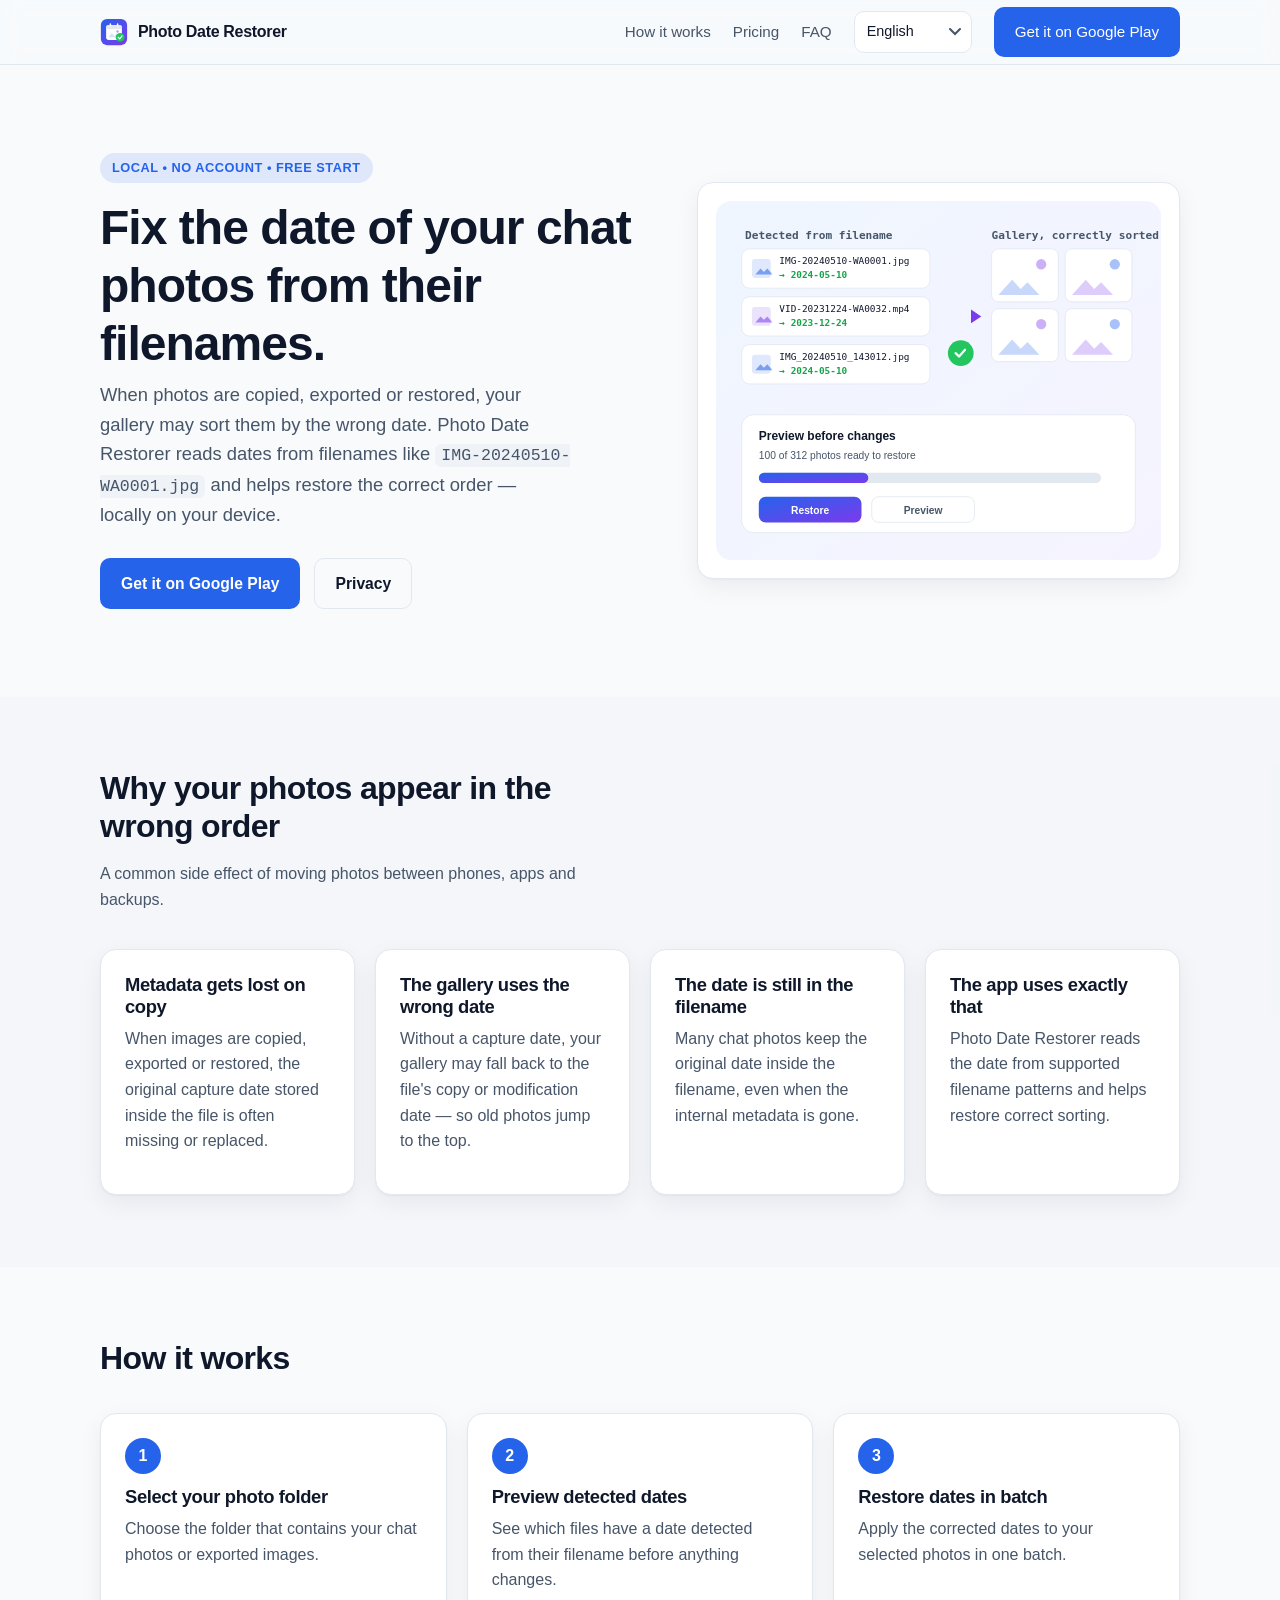
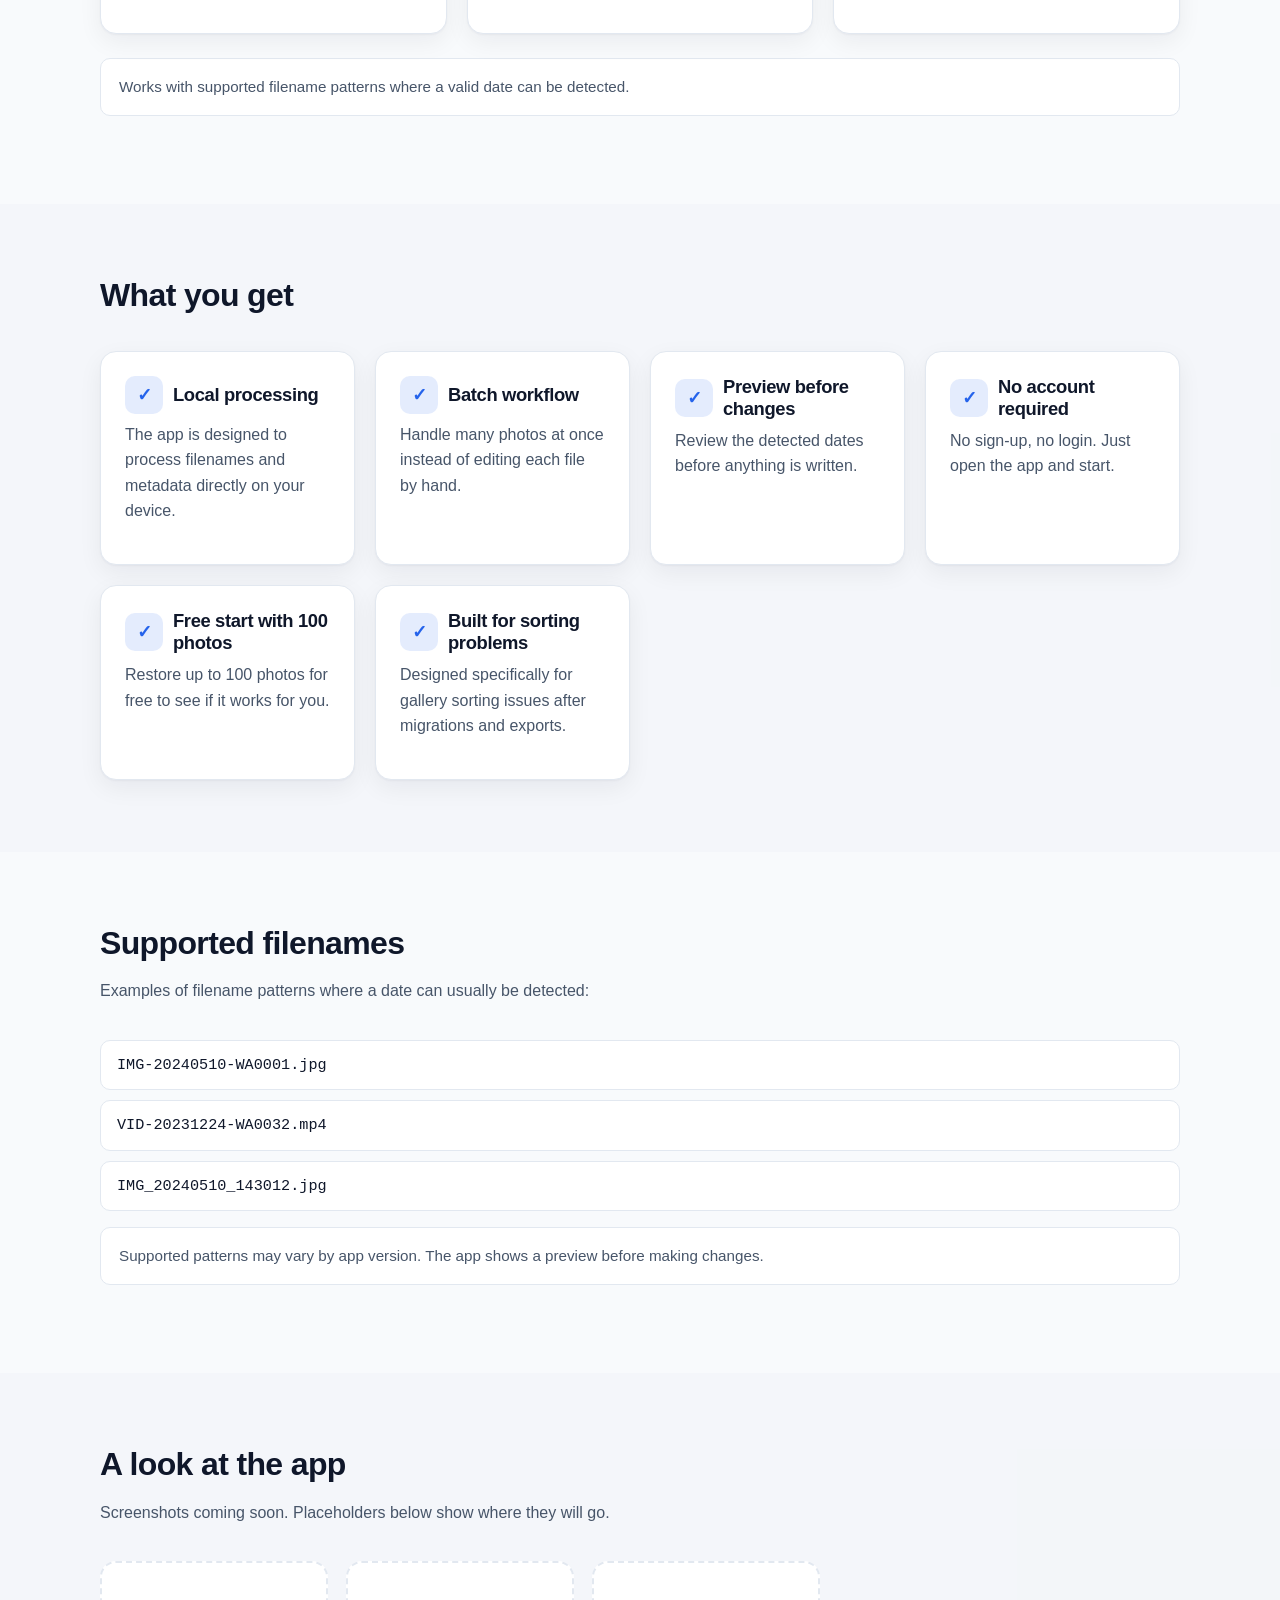
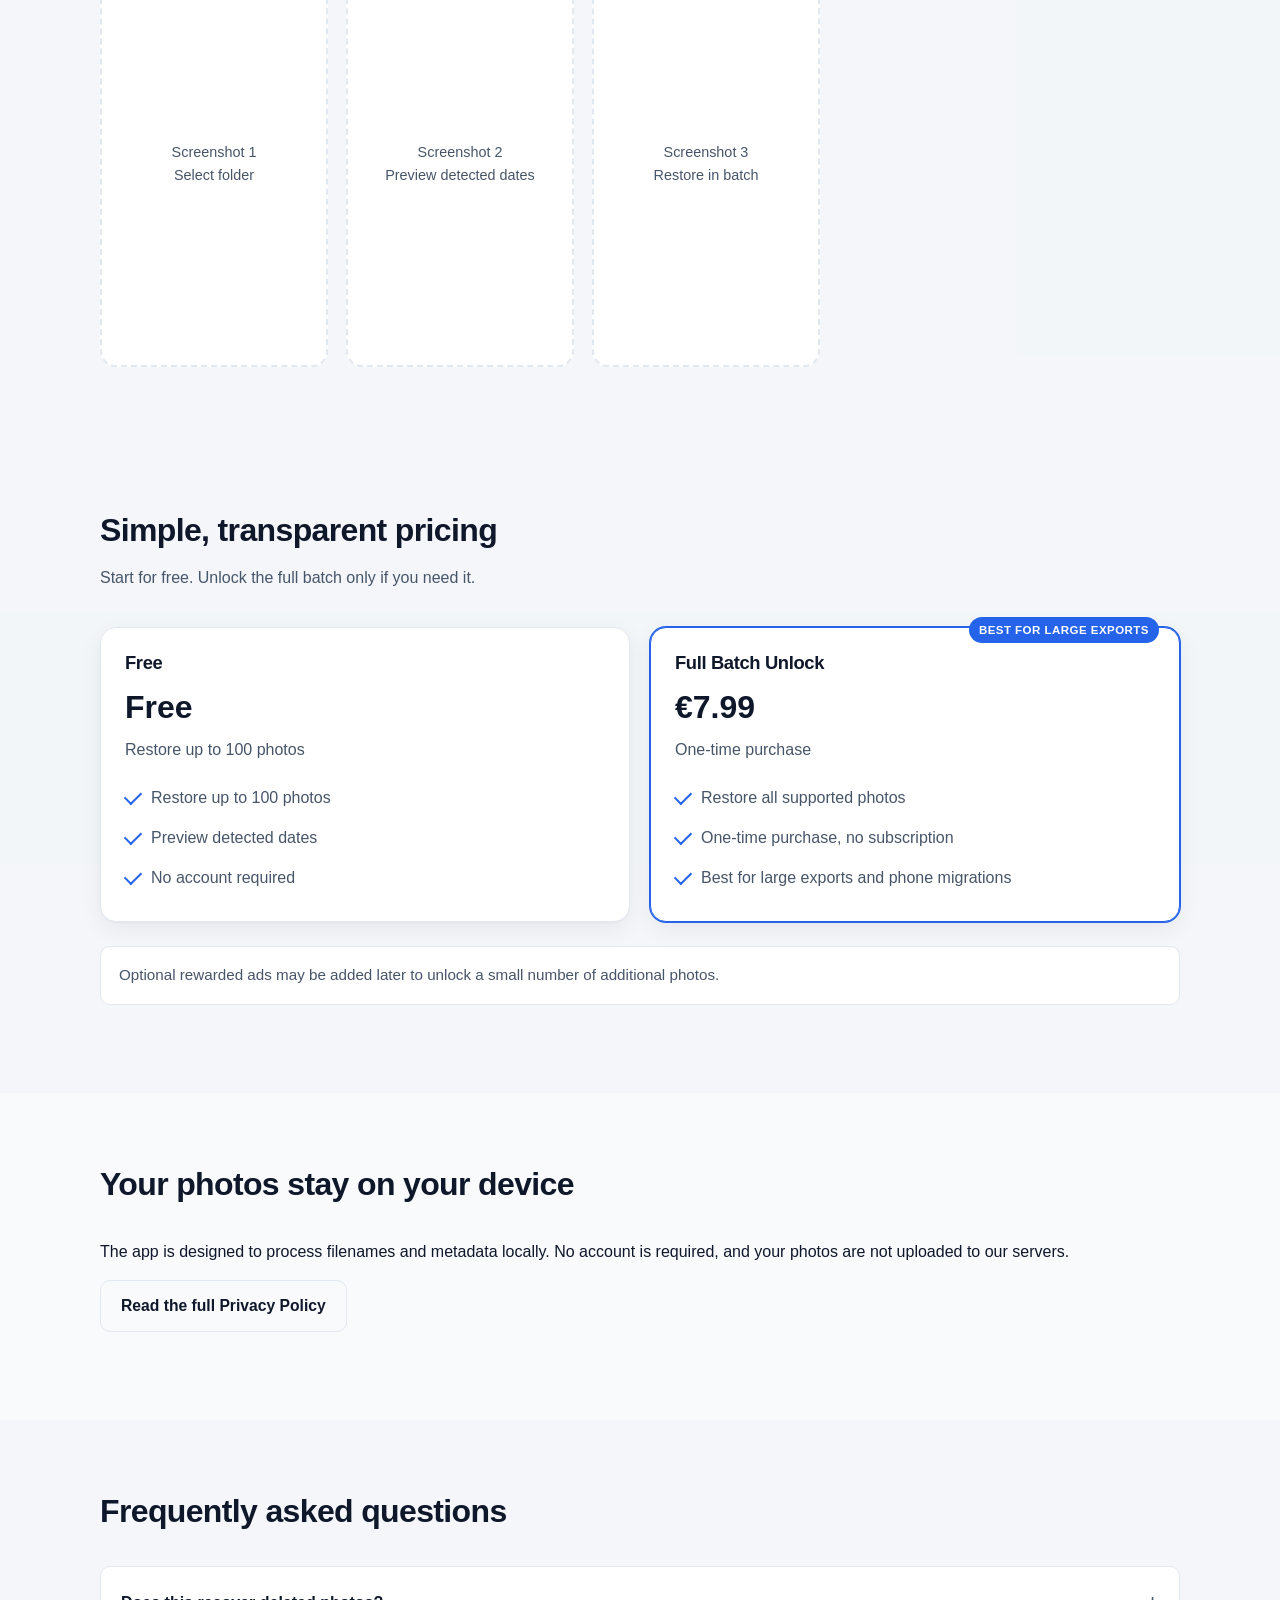
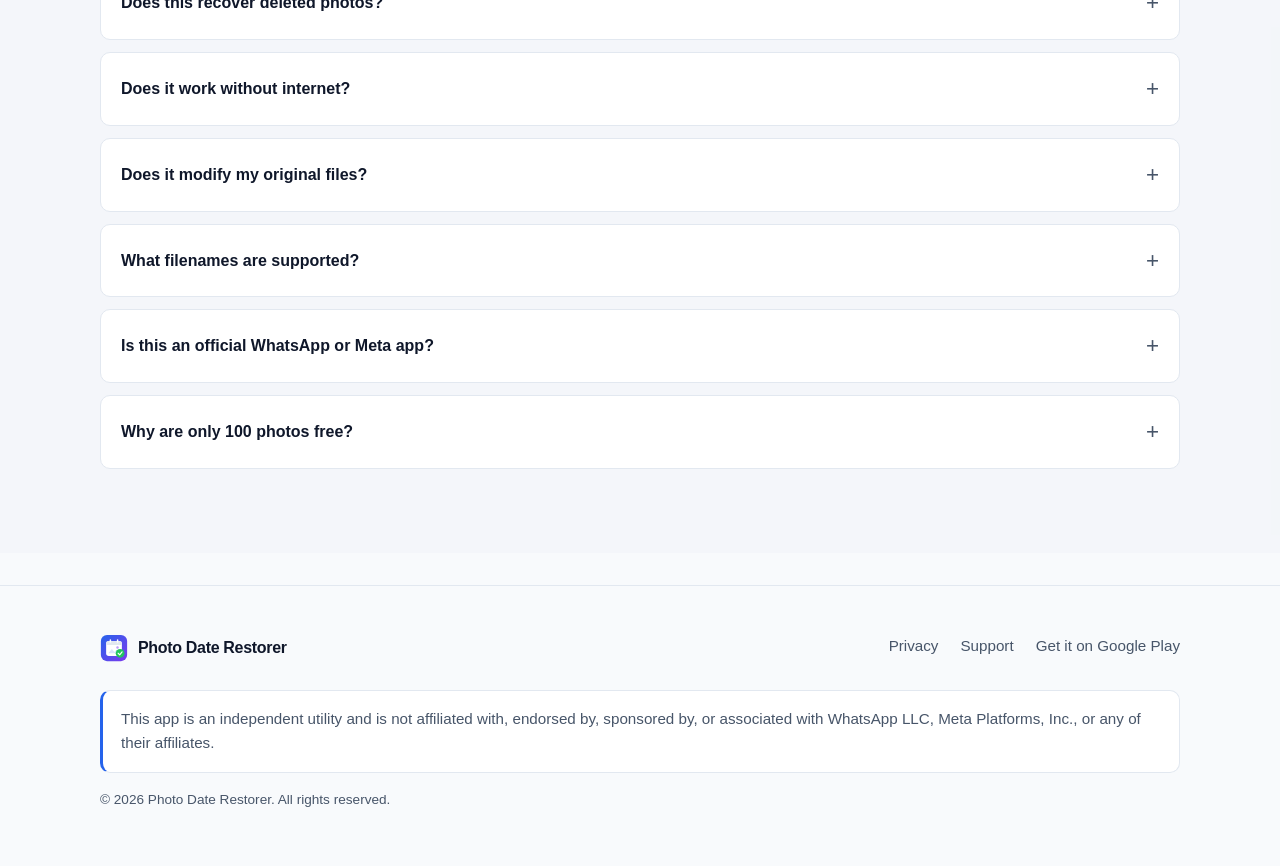
==== index.html @ f586fbad "Add Photo Date Restorer landing page (DE + 8 languages) Static GitHub Pages site: landing page, priv" ====
<!DOCTYPE html>
<html lang="de">
<head>
  <meta charset="UTF-8">
  <meta name="viewport" content="width=device-width, initial-scale=1">
  <title data-i18n="meta.title">Photo Date Restorer – Fotodaten aus Dateinamen wiederherstellen</title>
  <meta name="description" data-i18n-attr="content" data-i18n="meta.desc" content="Stelle Fotodaten aus unterstützten Chat-Dateinamen wieder her und behebe Sortierprobleme in der Galerie – lokal auf deinem Android-Gerät.">
  <link rel="canonical" href="https://example.github.io/"><!-- TODO: replace with the real GitHub Pages URL -->

  <!-- Open Graph -->
  <meta property="og:title" content="Photo Date Restorer">
  <meta property="og:description" data-i18n-attr="content" data-i18n="meta.desc" content="Fotodaten aus unterstützten Dateinamen wiederherstellen und die Galerie-Sortierung korrigieren.">
  <meta property="og:type" content="website">

  <!-- Favicon from the app icon -->
  <link rel="icon" type="image/svg+xml" href="assets/icon.svg">
  <link rel="apple-touch-icon" href="assets/icon.svg">

  <link rel="stylesheet" href="assets/styles.css">
</head>
<body>

  <header class="site-header">
    <div class="container nav">
      <a class="brand" href="index.html">
        <img src="assets/icon.svg" alt="" width="28" height="28">
        <span>Photo Date Restorer</span>
      </a>
      <nav class="nav-links">
        <a class="nav-only-desktop" href="#how" data-i18n="nav.how">So funktioniert's</a>
        <a class="nav-only-desktop" href="#pricing" data-i18n="nav.pricing">Preise</a>
        <a class="nav-only-desktop" href="#faq" data-i18n="nav.faq">FAQ</a>
        <!-- Language switcher (populated by assets/i18n.js) -->
        <select id="langSwitcher" class="lang-switcher" aria-label="Sprache / Language"></select>
        <!-- TODO: replace "#" with the real Google Play URL -->
        <a class="btn btn-primary" href="#" rel="nofollow" data-i18n="cta.play">Bei Google Play laden</a>
      </nav>
    </div>
  </header>

  <main>

    <!-- 1. HERO -->
    <section class="hero">
      <div class="container hero-grid">
        <div>
          <span class="eyebrow" data-i18n="hero.eyebrow">Lokal • Kein Konto • Kostenlos starten</span>
          <h1 data-i18n="hero.h1">Korrigiere das Datum deiner Chat-Fotos aus dem Dateinamen.</h1>
          <p class="hero-lead" data-i18n="hero.lead">
            Wenn Fotos kopiert, exportiert oder wiederhergestellt werden, sortiert deine Galerie sie
            manchmal nach dem falschen Datum. Photo Date Restorer liest das Datum aus Dateinamen wie
            <code>IMG-20240510-WA0001.jpg</code> und hilft, die richtige Reihenfolge wiederherzustellen
            – lokal auf deinem Gerät.
          </p>
          <div class="hero-cta">
            <!-- TODO: replace "#" with the real Google Play URL -->
            <a class="btn btn-primary" href="#" rel="nofollow" data-i18n="cta.play">Bei Google Play laden</a>
            <a class="btn btn-secondary" href="privacy.html" data-i18n="nav.privacy">Datenschutz</a>
          </div>
        </div>
        <img class="hero-art" src="assets/app-preview.svg"
             alt="Abstrakte Vorschau: Dateinamen mit erkannten Daten werden wiederhergestellt und in der Galerie sortiert"
             width="520" height="420">
      </div>
    </section>

    <!-- 2. PROBLEM -->
    <section id="problem" class="section-alt">
      <div class="container">
        <div class="section-head">
          <h2 data-i18n="problem.h2">Warum deine Fotos in der falschen Reihenfolge erscheinen</h2>
          <p class="muted" data-i18n="problem.sub">Ein häufiger Nebeneffekt beim Wechsel zwischen Handys, Apps und Backups.</p>
        </div>
        <div class="grid">
          <div class="card">
            <h3 data-i18n="problem.c1.t">Metadaten gehen beim Kopieren verloren</h3>
            <p class="muted" data-i18n="problem.c1.b">Beim Kopieren, Exportieren oder Wiederherstellen fehlt das ursprüngliche Aufnahmedatum in der Datei oft oder wird ersetzt.</p>
          </div>
          <div class="card">
            <h3 data-i18n="problem.c2.t">Die Galerie nutzt das falsche Datum</h3>
            <p class="muted" data-i18n="problem.c2.b">Ohne Aufnahmedatum greift die Galerie auf das Kopier- oder Änderungsdatum zurück – alte Fotos springen nach oben.</p>
          </div>
          <div class="card">
            <h3 data-i18n="problem.c3.t">Das Datum steckt noch im Dateinamen</h3>
            <p class="muted" data-i18n="problem.c3.b">Viele Chat-Fotos behalten das ursprüngliche Datum im Dateinamen, auch wenn die internen Metadaten fehlen.</p>
          </div>
          <div class="card">
            <h3 data-i18n="problem.c4.t">Genau das nutzt die App</h3>
            <p class="muted" data-i18n="problem.c4.b">Photo Date Restorer liest das Datum aus unterstützten Dateinamen-Mustern und hilft, die korrekte Sortierung wiederherzustellen.</p>
          </div>
        </div>
      </div>
    </section>

    <!-- 3. HOW IT WORKS -->
    <section id="how">
      <div class="container">
        <div class="section-head">
          <h2 data-i18n="how.h2">So funktioniert's</h2>
        </div>
        <div class="grid steps">
          <div class="card step">
            <div class="num">1</div>
            <h3 data-i18n="how.s1.t">Fotoordner auswählen</h3>
            <p class="muted" data-i18n="how.s1.b">Wähle den Ordner mit deinen Chat-Fotos oder exportierten Bildern.</p>
          </div>
          <div class="card step">
            <div class="num">2</div>
            <h3 data-i18n="how.s2.t">Erkannte Daten ansehen</h3>
            <p class="muted" data-i18n="how.s2.b">Sieh dir an, bei welchen Dateien ein Datum aus dem Dateinamen erkannt wurde – bevor etwas geändert wird.</p>
          </div>
          <div class="card step">
            <div class="num">3</div>
            <h3 data-i18n="how.s3.t">Daten im Stapel wiederherstellen</h3>
            <p class="muted" data-i18n="how.s3.b">Wende die korrigierten Daten in einem Durchgang auf deine ausgewählten Fotos an.</p>
          </div>
        </div>
        <p class="note" style="margin-top:24px" data-i18n="how.note">
          Funktioniert mit unterstützten Dateinamen-Mustern, bei denen ein gültiges Datum erkannt werden kann.
        </p>
      </div>
    </section>

    <!-- 4. BENEFITS -->
    <section class="section-alt">
      <div class="container">
        <div class="section-head">
          <h2 data-i18n="benefits.h2">Das bekommst du</h2>
        </div>
        <div class="grid">
          <div class="card"><h3><span class="ico">✓</span><span data-i18n="benefits.b1.t">Lokale Verarbeitung</span></h3><p class="muted" data-i18n="benefits.b1.b">Die App ist darauf ausgelegt, Dateinamen und Metadaten direkt auf deinem Gerät zu verarbeiten.</p></div>
          <div class="card"><h3><span class="ico">✓</span><span data-i18n="benefits.b2.t">Stapel-Verarbeitung</span></h3><p class="muted" data-i18n="benefits.b2.b">Bearbeite viele Fotos auf einmal, statt jede Datei einzeln zu ändern.</p></div>
          <div class="card"><h3><span class="ico">✓</span><span data-i18n="benefits.b3.t">Vorschau vor Änderungen</span></h3><p class="muted" data-i18n="benefits.b3.b">Prüfe die erkannten Daten, bevor etwas geschrieben wird.</p></div>
          <div class="card"><h3><span class="ico">✓</span><span data-i18n="benefits.b4.t">Kein Konto nötig</span></h3><p class="muted" data-i18n="benefits.b4.b">Keine Registrierung, kein Login. Einfach App öffnen und loslegen.</p></div>
          <div class="card"><h3><span class="ico">✓</span><span data-i18n="benefits.b5.t">Kostenlos mit 100 Fotos starten</span></h3><p class="muted" data-i18n="benefits.b5.b">Stelle bis zu 100 Fotos kostenlos wieder her und teste, ob es für dich funktioniert.</p></div>
          <div class="card"><h3><span class="ico">✓</span><span data-i18n="benefits.b6.t">Für Sortierprobleme gemacht</span></h3><p class="muted" data-i18n="benefits.b6.b">Speziell für Galerie-Sortierprobleme nach Migrationen und Exporten entwickelt.</p></div>
        </div>
      </div>
    </section>

    <!-- 5. SUPPORTED FILENAMES -->
    <section id="filenames">
      <div class="container">
        <div class="section-head">
          <h2 data-i18n="files.h2">Unterstützte Dateinamen</h2>
          <p class="muted" data-i18n="files.sub">Beispiele für Dateinamen-Muster, bei denen ein Datum meist erkannt werden kann:</p>
        </div>
        <ul class="code-list">
          <li>IMG-20240510-WA0001.jpg</li>
          <li>VID-20231224-WA0032.mp4</li>
          <li>IMG_20240510_143012.jpg</li>
        </ul>
        <p class="note" data-i18n="files.note">
          Unterstützte Muster können je nach App-Version variieren. Die App zeigt vor Änderungen eine Vorschau.
        </p>
      </div>
    </section>

    <!-- 5b. SCREENSHOTS (placeholders) -->
    <section id="screenshots" class="section-alt">
      <div class="container">
        <div class="section-head">
          <h2 data-i18n="shots.h2">Ein Blick in die App</h2>
          <p class="muted" data-i18n="shots.sub">Screenshots folgen in Kürze. Die Platzhalter unten zeigen, wo sie erscheinen.</p>
        </div>
        <div class="shots">
          <!-- TODO: replace placeholders with real Play Store screenshots -->
          <div class="shot-placeholder" data-i18n="shots.p1">Screenshot 1<br>Ordner auswählen</div>
          <div class="shot-placeholder" data-i18n="shots.p2">Screenshot 2<br>Erkannte Daten ansehen</div>
          <div class="shot-placeholder" data-i18n="shots.p3">Screenshot 3<br>Im Stapel wiederherstellen</div>
        </div>
      </div>
    </section>

    <!-- 6. PRICING -->
    <section id="pricing" class="section-alt">
      <div class="container">
        <div class="section-head">
          <h2 data-i18n="price.h2">Einfache, transparente Preise</h2>
          <p class="muted" data-i18n="price.sub">Kostenlos starten. Den vollen Stapel nur freischalten, wenn du ihn brauchst.</p>
        </div>
        <div class="pricing">
          <div class="card price-card">
            <h3 data-i18n="price.free.t">Kostenlos</h3>
            <div class="price" data-i18n="price.free.price">Kostenlos</div>
            <p class="muted" data-i18n="price.free.desc">Bis zu 100 Fotos wiederherstellen</p>
            <ul>
              <li data-i18n="price.free.l1">Bis zu 100 Fotos wiederherstellen</li>
              <li data-i18n="price.free.l2">Erkannte Daten als Vorschau</li>
              <li data-i18n="price.free.l3">Kein Konto nötig</li>
            </ul>
          </div>
          <div class="card price-card featured">
            <span class="badge" data-i18n="price.full.badge">Ideal für große Exporte</span>
            <h3 data-i18n="price.full.t">Voller Stapel freischalten</h3>
            <!-- TODO: price is shown here as plain text so it is easy to change. -->
            <div class="price" data-i18n="price.full.price">7,99 €</div>
            <p class="muted" data-i18n="price.full.desc">Einmalkauf</p>
            <ul>
              <li data-i18n="price.full.l1">Alle unterstützten Fotos wiederherstellen</li>
              <li data-i18n="price.full.l2">Einmalkauf, kein Abo</li>
              <li data-i18n="price.full.l3">Ideal für große Exporte und Handywechsel</li>
            </ul>
          </div>
        </div>
        <p class="note" style="margin-top:24px" data-i18n="price.note">
          Optional können später belohnte Werbeanzeigen (Rewarded Ads) hinzugefügt werden, um eine kleine Anzahl zusätzlicher Fotos freizuschalten.
        </p>
      </div>
    </section>

    <!-- 7. PRIVACY -->
    <section id="privacy">
      <div class="container">
        <div class="section-head">
          <h2 data-i18n="privacy.teaser.h2">Deine Fotos bleiben auf deinem Gerät</h2>
        </div>
        <p data-i18n="privacy.teaser.p">
          Die App ist darauf ausgelegt, Dateinamen und Metadaten lokal zu verarbeiten. Es ist kein
          Konto erforderlich, und deine Fotos werden nicht auf unsere Server hochgeladen.
        </p>
        <p><a class="btn btn-secondary" href="privacy.html" data-i18n="privacy.teaser.btn">Vollständige Datenschutzerklärung lesen</a></p>
      </div>
    </section>

    <!-- 8. FAQ -->
    <section id="faq" class="section-alt">
      <div class="container">
        <div class="section-head">
          <h2 data-i18n="faq.h2">Häufige Fragen</h2>
        </div>
        <div class="faq">
          <details>
            <summary data-i18n="faq.q1">Stellt das gelöschte Fotos wieder her?</summary>
            <p data-i18n="faq.a1">Nein. Die App stellt keine gelöschten Dateien wieder her. Sie hilft nur, Datumsangaben für Dateien wiederherzustellen, die bereits auf deinem Gerät vorhanden sind.</p>
          </details>
          <details>
            <summary data-i18n="faq.q2">Funktioniert es ohne Internet?</summary>
            <p data-i18n="faq.a2">Die Kernfunktion – Daten aus Dateinamen lesen und wiederherstellen – ist für die lokale Verarbeitung auf deinem Gerät ausgelegt. Eine Internetverbindung kann für Käufe oder, falls später hinzugefügt, für optionale Werbung genutzt werden.</p>
          </details>
          <details>
            <summary data-i18n="faq.q3">Verändert es meine Originaldateien?</summary>
            <p data-i18n="faq.a3">Die App sollte vor Änderungen eine Vorschau anbieten. Je nach gewähltem Modus erstellt sie korrigierte Kopien oder aktualisiert die Metadaten direkt. Bewahre wichtige Fotos immer als Backup auf.</p>
          </details>
          <details>
            <summary data-i18n="faq.q4">Welche Dateinamen werden unterstützt?</summary>
            <p data-i18n="faq.a4">Dateinamen, die ein erkennbares Datum enthalten, z. B. <code>IMG-20240510-WA0001.jpg</code> oder <code>IMG_20240510_143012.jpg</code>. Unterstützte Muster können je nach App-Version variieren, und die App zeigt vor Änderungen eine Vorschau.</p>
          </details>
          <details>
            <summary data-i18n="faq.q5">Ist das eine offizielle WhatsApp- oder Meta-App?</summary>
            <p data-i18n="faq.a5">Nein. Diese App ist ein unabhängiges Hilfsprogramm und steht in keiner Verbindung zu WhatsApp LLC, Meta Platforms, Inc. oder deren verbundenen Unternehmen und wird von diesen weder unterstützt noch gesponsert. „WhatsApp“ wird nur erwähnt, um die Art der Dateinamen zu beschreiben, mit denen die App arbeiten kann.</p>
          </details>
          <details>
            <summary data-i18n="faq.q6">Warum sind nur 100 Fotos kostenlos?</summary>
            <p data-i18n="faq.a6">Mit der kostenlosen Stufe kannst du bis zu 100 Fotos wiederherstellen, um zu prüfen, ob die App für deine Dateien funktioniert, bevor du kaufst. Ein einmaliger Kauf („Voller Stapel“) hebt das Limit für größere Sammlungen auf.</p>
          </details>
        </div>
      </div>
    </section>

  </main>

  <!-- 9. FOOTER -->
  <footer class="site-footer">
    <div class="container">
      <div class="footer-grid">
        <a class="brand" href="index.html">
          <img src="assets/icon.svg" alt="" width="28" height="28">
          <span>Photo Date Restorer</span>
        </a>
        <nav class="footer-links">
          <a href="privacy.html" data-i18n="nav.privacy">Datenschutz</a>
          <a href="support.html" data-i18n="nav.support">Support</a>
          <!-- TODO: replace "#" with the real Google Play URL -->
          <a href="#" rel="nofollow" data-i18n="cta.play">Bei Google Play laden</a>
        </nav>
      </div>
      <div class="footer-bottom">
        <p class="note disclaimer" data-i18n="disclaimer">
          Diese App ist ein unabhängiges Hilfsprogramm und steht in keiner Verbindung zu WhatsApp LLC,
          Meta Platforms, Inc. oder deren verbundenen Unternehmen und wird von diesen weder unterstützt
          noch gesponsert.
        </p>
        <p style="margin-top:16px" data-i18n="copyright">© 2026 Photo Date Restorer. Alle Rechte vorbehalten.</p>
      </div>
    </div>
  </footer>

  <script src="assets/i18n.js"></script>
</body>
</html>
---- assets/styles.css ----
/* Photo Date Restorer – landing page styles
   No external resources. System font stack only. No cookies, no trackers. */

:root {
  --bg: #f8fafc;
  --text: #0f172a;
  --muted: #475569;
  --primary: #2563eb;
  --primary-dark: #1d4ed8;
  --card: #ffffff;
  --border: #e2e8f0;
  --shadow: 0 1px 2px rgba(15, 23, 42, 0.04), 0 8px 24px rgba(15, 23, 42, 0.06);
  --radius: 16px;
  --radius-sm: 10px;
  --maxw: 1120px;
}

@media (prefers-color-scheme: dark) {
  :root {
    --bg: #0b1120;
    --text: #e2e8f0;
    --muted: #94a3b8;
    --primary: #60a5fa;
    --primary-dark: #3b82f6;
    --card: #111a2e;
    --border: #1e293b;
    --shadow: 0 1px 2px rgba(0, 0, 0, 0.3), 0 8px 24px rgba(0, 0, 0, 0.4);
  }
}

* { box-sizing: border-box; }

html { scroll-behavior: smooth; }

@media (prefers-reduced-motion: reduce) {
  html { scroll-behavior: auto; }
  *, *::before, *::after { animation: none !important; transition: none !important; }
}

body {
  margin: 0;
  font-family: -apple-system, BlinkMacSystemFont, "Segoe UI", Roboto, Helvetica,
    Arial, sans-serif, "Apple Color Emoji", "Segoe UI Emoji";
  background: var(--bg);
  color: var(--text);
  line-height: 1.6;
  -webkit-font-smoothing: antialiased;
  text-rendering: optimizeLegibility;
}

.container {
  max-width: var(--maxw);
  margin: 0 auto;
  padding: 0 20px;
}

a { color: var(--primary); }
a:hover { color: var(--primary-dark); }

h1, h2, h3 { line-height: 1.2; letter-spacing: -0.02em; }
h1 { font-size: clamp(2rem, 5vw, 3rem); margin: 0 0 0.5rem; }
h2 { font-size: clamp(1.5rem, 3.5vw, 2rem); margin: 0 0 1rem; }
h3 { font-size: 1.15rem; margin: 0 0 0.5rem; }

p { margin: 0 0 1rem; }

.muted { color: var(--muted); }

/* ---- Header / nav ---- */
.site-header {
  position: sticky;
  top: 0;
  z-index: 20;
  background: color-mix(in srgb, var(--bg) 88%, transparent);
  backdrop-filter: saturate(180%) blur(10px);
  border-bottom: 1px solid var(--border);
}
.nav {
  display: flex;
  align-items: center;
  justify-content: space-between;
  height: 64px;
}
.brand {
  display: flex;
  align-items: center;
  gap: 10px;
  font-weight: 700;
  color: var(--text);
  text-decoration: none;
  letter-spacing: -0.02em;
}
.brand img { width: 28px; height: 28px; display: block; }
.nav-links { display: flex; align-items: center; gap: 22px; }
.nav-links a {
  text-decoration: none;
  color: var(--muted);
  font-size: 0.95rem;
  font-weight: 500;
}
.nav-links a:hover { color: var(--text); }
.nav-links .btn { color: #fff; }
.lang-switcher {
  appearance: none;
  -webkit-appearance: none;
  background: var(--card);
  color: var(--text);
  border: 1px solid var(--border);
  border-radius: var(--radius-sm);
  padding: 8px 30px 8px 12px;
  font: inherit;
  font-size: 0.9rem;
  font-weight: 500;
  cursor: pointer;
  background-image: url("data:image/svg+xml,%3Csvg xmlns='http://www.w3.org/2000/svg' width='12' height='8' viewBox='0 0 12 8'%3E%3Cpath d='M1 1l5 5 5-5' fill='none' stroke='%23475569' stroke-width='2' stroke-linecap='round'/%3E%3C/svg%3E");
  background-repeat: no-repeat;
  background-position: right 10px center;
}
.lang-switcher:hover { border-color: var(--primary); }
@media (max-width: 640px) {
  .nav-links .nav-only-desktop { display: none; }
}

/* ---- Buttons ---- */
.btn {
  display: inline-flex;
  align-items: center;
  justify-content: center;
  gap: 8px;
  padding: 12px 20px;
  border-radius: var(--radius-sm);
  font-weight: 600;
  font-size: 0.98rem;
  text-decoration: none;
  border: 1px solid transparent;
  cursor: pointer;
  transition: transform 0.12s ease, background 0.15s ease, box-shadow 0.15s ease;
}
.btn-primary { background: var(--primary); color: #fff; }
.btn-primary:hover { background: var(--primary-dark); color: #fff; transform: translateY(-1px); }
.btn-secondary {
  background: transparent;
  color: var(--text);
  border-color: var(--border);
}
.btn-secondary:hover { border-color: var(--primary); color: var(--primary); }

/* ---- Hero ---- */
.hero { padding: clamp(40px, 8vw, 88px) 0; }
.hero-grid {
  display: grid;
  grid-template-columns: 1.05fr 0.95fr;
  gap: clamp(32px, 5vw, 64px);
  align-items: center;
}
.hero-lead { font-size: 1.15rem; color: var(--muted); max-width: 46ch; }
.hero-cta { display: flex; flex-wrap: wrap; gap: 14px; align-items: center; margin-top: 28px; }
.hero-art {
  width: 100%;
  height: auto;
  border-radius: var(--radius);
  background: var(--card);
  border: 1px solid var(--border);
  box-shadow: var(--shadow);
  padding: 18px;
  animation: floatIn 0.7s ease both;
}
.eyebrow {
  display: inline-block;
  font-size: 0.8rem;
  font-weight: 600;
  letter-spacing: 0.04em;
  text-transform: uppercase;
  color: var(--primary);
  background: color-mix(in srgb, var(--primary) 12%, transparent);
  padding: 5px 12px;
  border-radius: 999px;
  margin-bottom: 16px;
}
@media (max-width: 860px) {
  .hero-grid { grid-template-columns: 1fr; }
  .hero-art { order: -1; max-width: 480px; }
}

@keyframes floatIn {
  from { opacity: 0; transform: translateY(12px); }
  to { opacity: 1; transform: translateY(0); }
}

/* ---- Sections ---- */
section { padding: clamp(40px, 7vw, 72px) 0; }
.section-head { max-width: 60ch; margin-bottom: 36px; }
.section-alt { background: color-mix(in srgb, var(--border) 22%, transparent); }

/* ---- Cards grid ---- */
.grid {
  display: grid;
  gap: 20px;
  grid-template-columns: repeat(auto-fit, minmax(240px, 1fr));
}
.card {
  background: var(--card);
  border: 1px solid var(--border);
  border-radius: var(--radius);
  padding: 24px;
  box-shadow: var(--shadow);
}
.card h3 { display: flex; align-items: center; gap: 10px; }
.card .ico {
  width: 38px; height: 38px;
  flex: 0 0 38px;
  border-radius: 10px;
  display: inline-flex; align-items: center; justify-content: center;
  background: color-mix(in srgb, var(--primary) 12%, transparent);
  color: var(--primary);
}
.card .ico svg { width: 20px; height: 20px; }

/* ---- Steps ---- */
.steps { counter-reset: step; }
.step .num {
  width: 36px; height: 36px;
  border-radius: 50%;
  background: var(--primary);
  color: #fff;
  font-weight: 700;
  display: inline-flex; align-items: center; justify-content: center;
  margin-bottom: 12px;
}

/* ---- Filename examples ---- */
.code-list {
  list-style: none;
  padding: 0;
  margin: 0 0 16px;
  display: flex;
  flex-direction: column;
  gap: 10px;
}
.code-list li, code, .mono {
  font-family: ui-monospace, "SFMono-Regular", "Cascadia Code", Consolas,
    "Liberation Mono", Menlo, monospace;
}
.code-list li {
  background: var(--card);
  border: 1px solid var(--border);
  border-radius: var(--radius-sm);
  padding: 12px 16px;
  font-size: 0.95rem;
}
code {
  background: color-mix(in srgb, var(--border) 40%, transparent);
  padding: 2px 6px;
  border-radius: 6px;
  font-size: 0.9em;
}

/* ---- Pricing ---- */
.pricing { display: grid; gap: 20px; grid-template-columns: repeat(auto-fit, minmax(260px, 1fr)); }
.price-card { position: relative; }
.price-card.featured { border-color: var(--primary); box-shadow: 0 0 0 1px var(--primary), var(--shadow); }
.price-card .price { font-size: 2rem; font-weight: 800; margin: 8px 0 4px; }
.price-card ul { list-style: none; padding: 0; margin: 16px 0 0; }
.price-card li { padding: 7px 0 7px 26px; position: relative; color: var(--muted); }
.price-card li::before {
  content: "";
  position: absolute; left: 0; top: 13px;
  width: 14px; height: 8px;
  border-left: 2px solid var(--primary);
  border-bottom: 2px solid var(--primary);
  transform: rotate(-45deg);
}
.badge {
  position: absolute; top: -11px; right: 20px;
  background: var(--primary); color: #fff;
  font-size: 0.72rem; font-weight: 700; letter-spacing: 0.04em;
  text-transform: uppercase;
  padding: 4px 10px; border-radius: 999px;
}

/* ---- FAQ ---- */
.faq details {
  background: var(--card);
  border: 1px solid var(--border);
  border-radius: var(--radius-sm);
  padding: 4px 20px;
  margin-bottom: 12px;
}
.faq summary {
  cursor: pointer;
  font-weight: 600;
  padding: 14px 0;
  list-style: none;
  display: flex; justify-content: space-between; align-items: center; gap: 16px;
}
.faq summary::-webkit-details-marker { display: none; }
.faq summary::after {
  content: "+";
  font-size: 1.4rem; font-weight: 400; color: var(--muted);
  transition: transform 0.2s ease;
}
.faq details[open] summary::after { transform: rotate(45deg); }
.faq details p { color: var(--muted); margin: 0 0 16px; }

/* ---- Disclaimer / note boxes ---- */
.note {
  border: 1px solid var(--border);
  background: var(--card);
  border-radius: var(--radius-sm);
  padding: 16px 18px;
  color: var(--muted);
  font-size: 0.95rem;
}
.disclaimer {
  border-left: 3px solid var(--primary);
}
.todo {
  border: 1px dashed var(--primary);
  background: color-mix(in srgb, var(--primary) 7%, transparent);
  border-radius: var(--radius-sm);
  padding: 10px 14px;
  font-size: 0.9rem;
  color: var(--text);
  margin: 8px 0;
}

/* ---- Footer ---- */
.site-footer {
  border-top: 1px solid var(--border);
  padding: 48px 0 40px;
  margin-top: 32px;
}
.footer-grid {
  display: flex;
  flex-wrap: wrap;
  gap: 24px;
  justify-content: space-between;
  align-items: flex-start;
}
.footer-links { display: flex; flex-wrap: wrap; gap: 22px; }
.footer-links a { color: var(--muted); text-decoration: none; font-size: 0.95rem; }
.footer-links a:hover { color: var(--text); }
.footer-bottom { margin-top: 28px; font-size: 0.85rem; color: var(--muted); }

/* ---- Article (privacy / support) ---- */
.article { padding: clamp(40px, 7vw, 72px) 0; }
.article .container { max-width: 760px; }
.article h2 { margin-top: 32px; }
.article ul { padding-left: 20px; }
.article li { margin-bottom: 6px; }
.lastupdated { color: var(--muted); font-size: 0.9rem; }

/* ---- Screenshot placeholder ---- */
.shot-placeholder {
  border: 2px dashed var(--border);
  border-radius: var(--radius);
  aspect-ratio: 9 / 16;
  display: flex; align-items: center; justify-content: center; text-align: center;
  color: var(--muted); font-size: 0.9rem; padding: 16px;
  background: var(--card);
}
.shots { display: grid; gap: 18px; grid-template-columns: repeat(auto-fit, minmax(160px, 1fr)); max-width: 720px; }

/* Reveal-on-scroll friendly fade (pure CSS, subtle) */
.fade-up { animation: floatIn 0.6s ease both; }
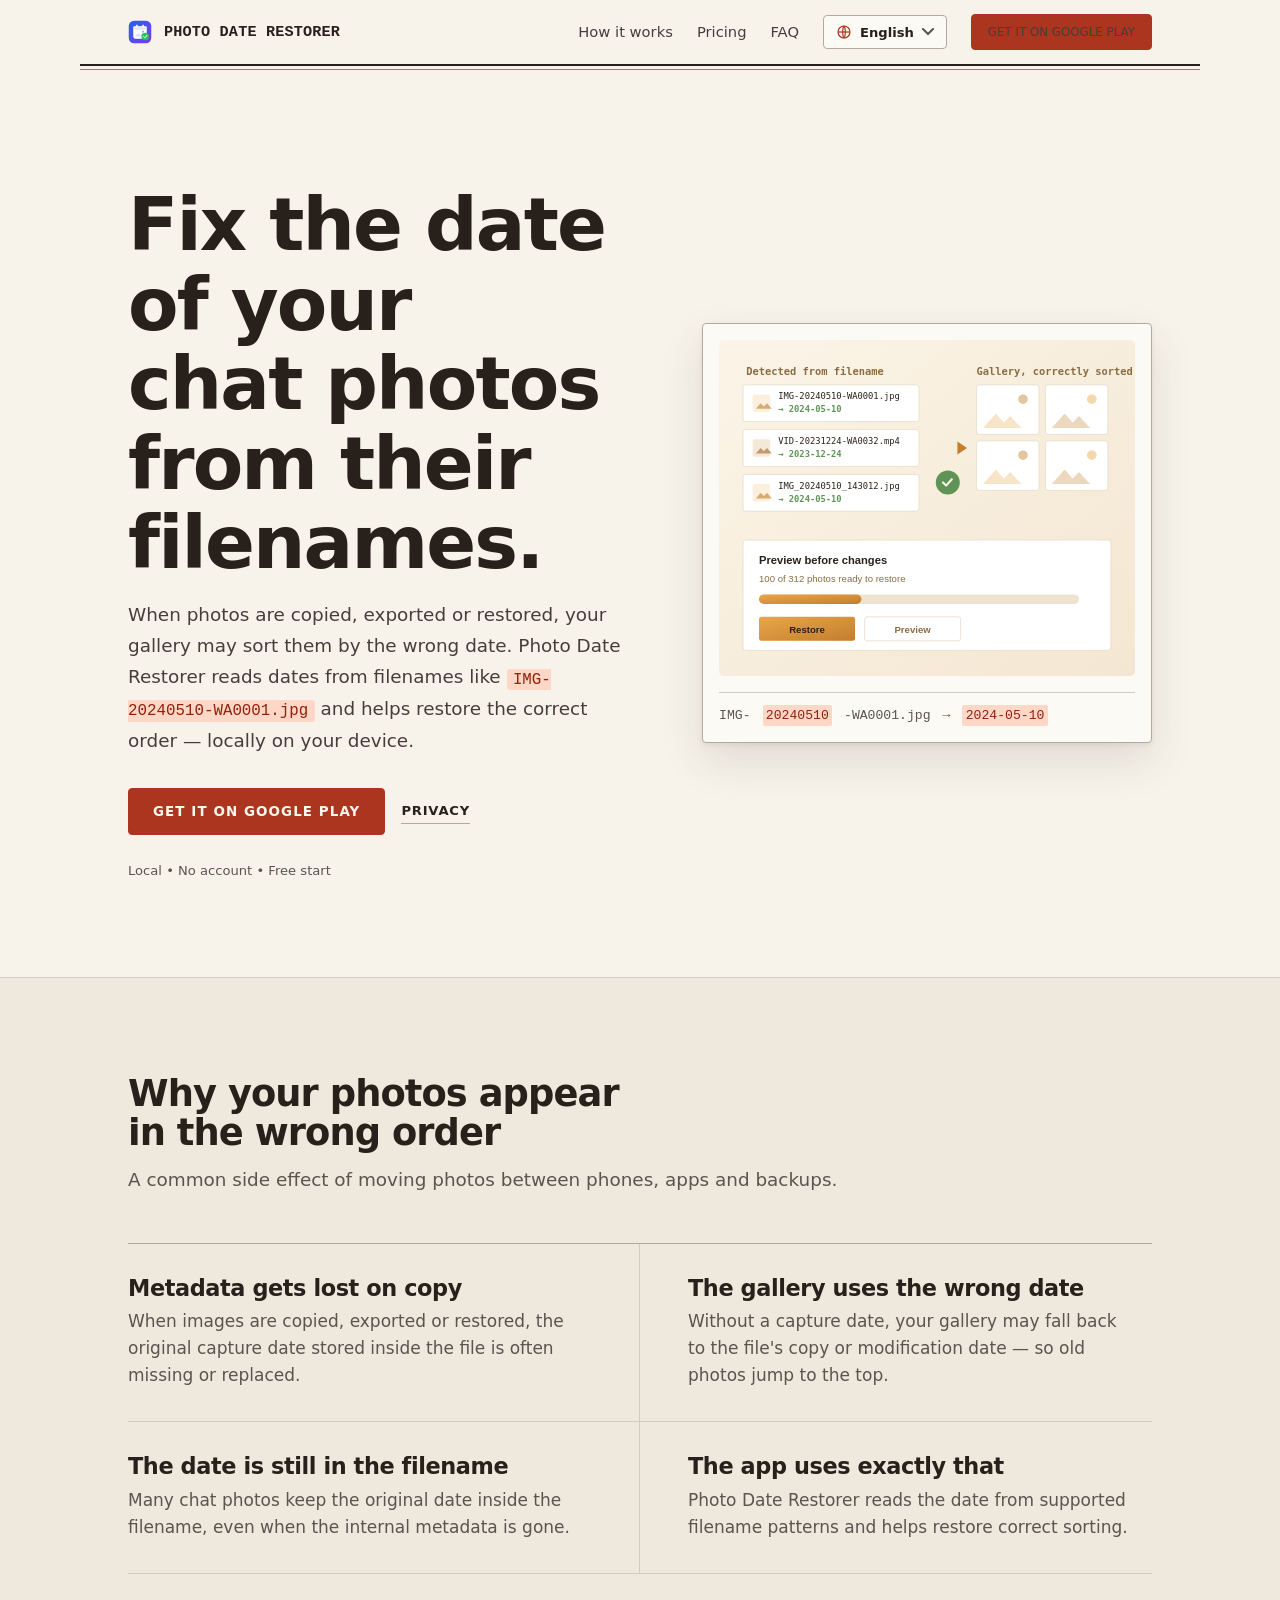
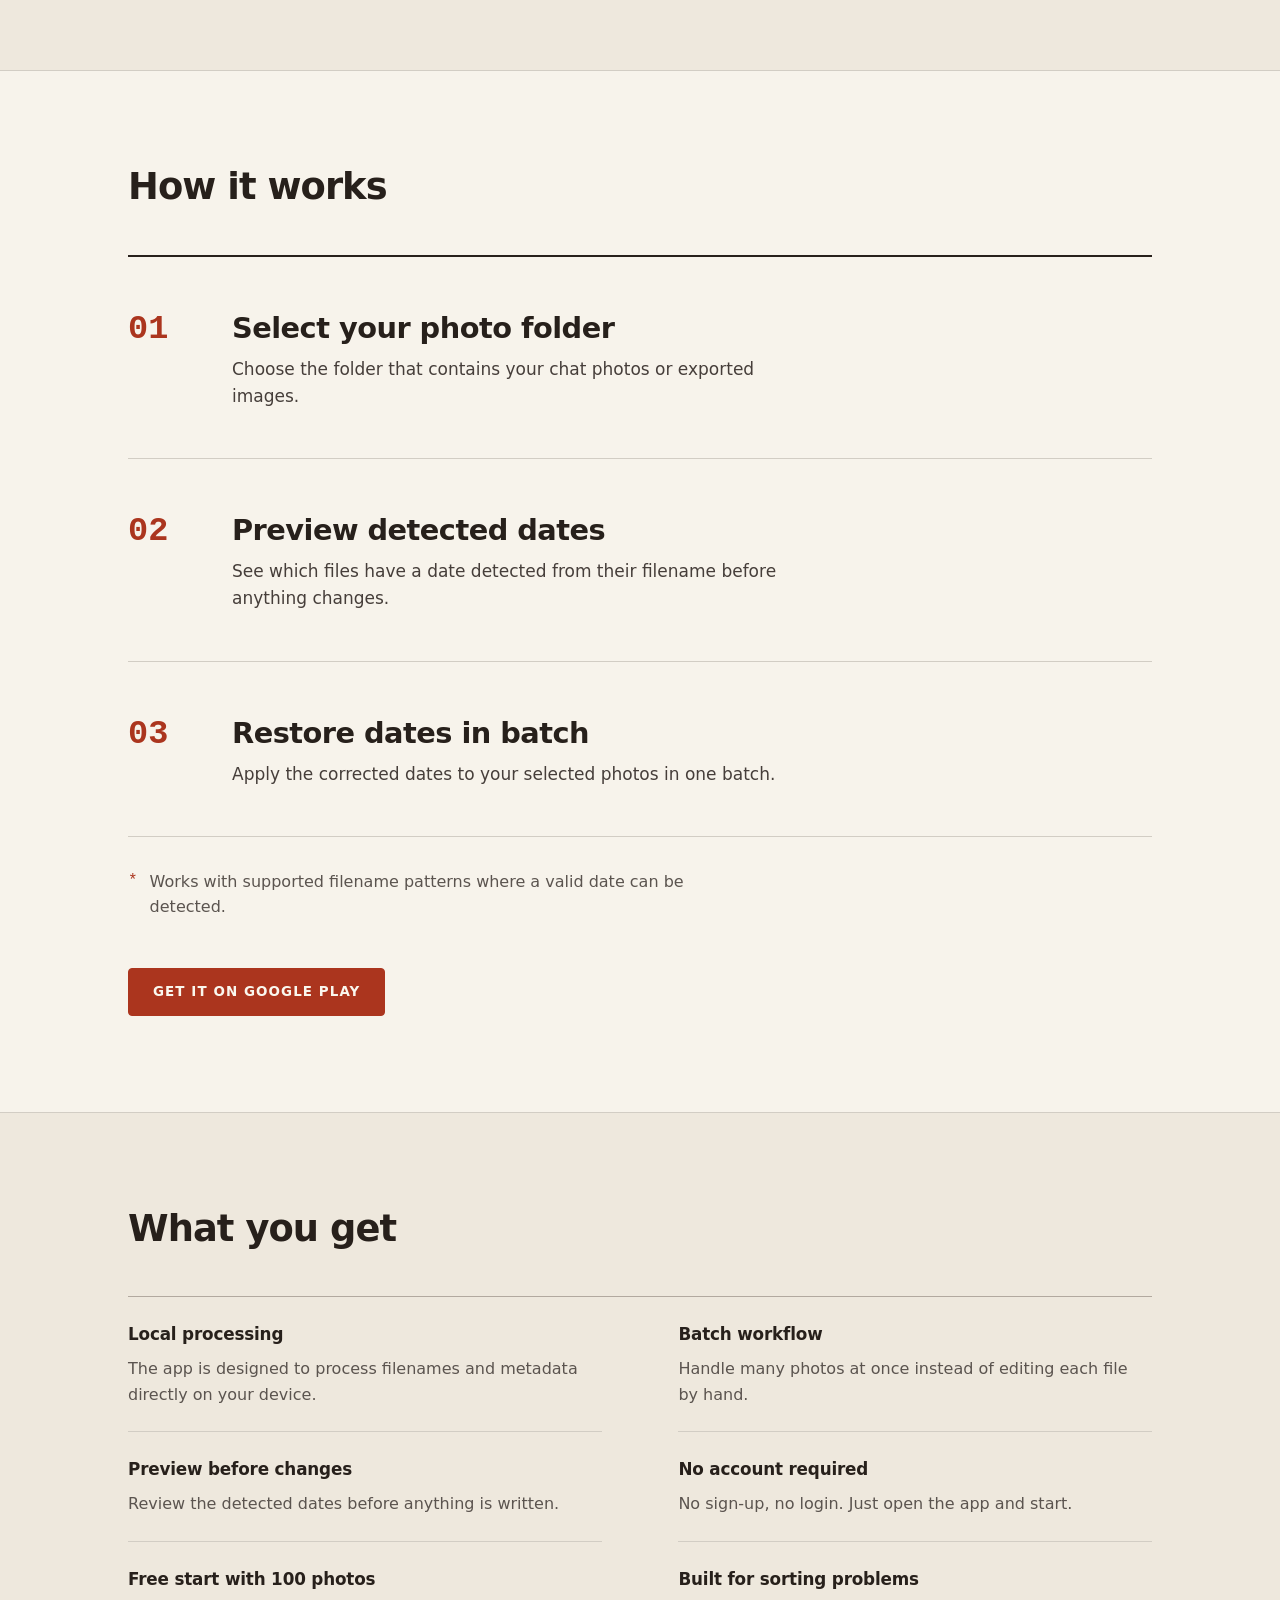
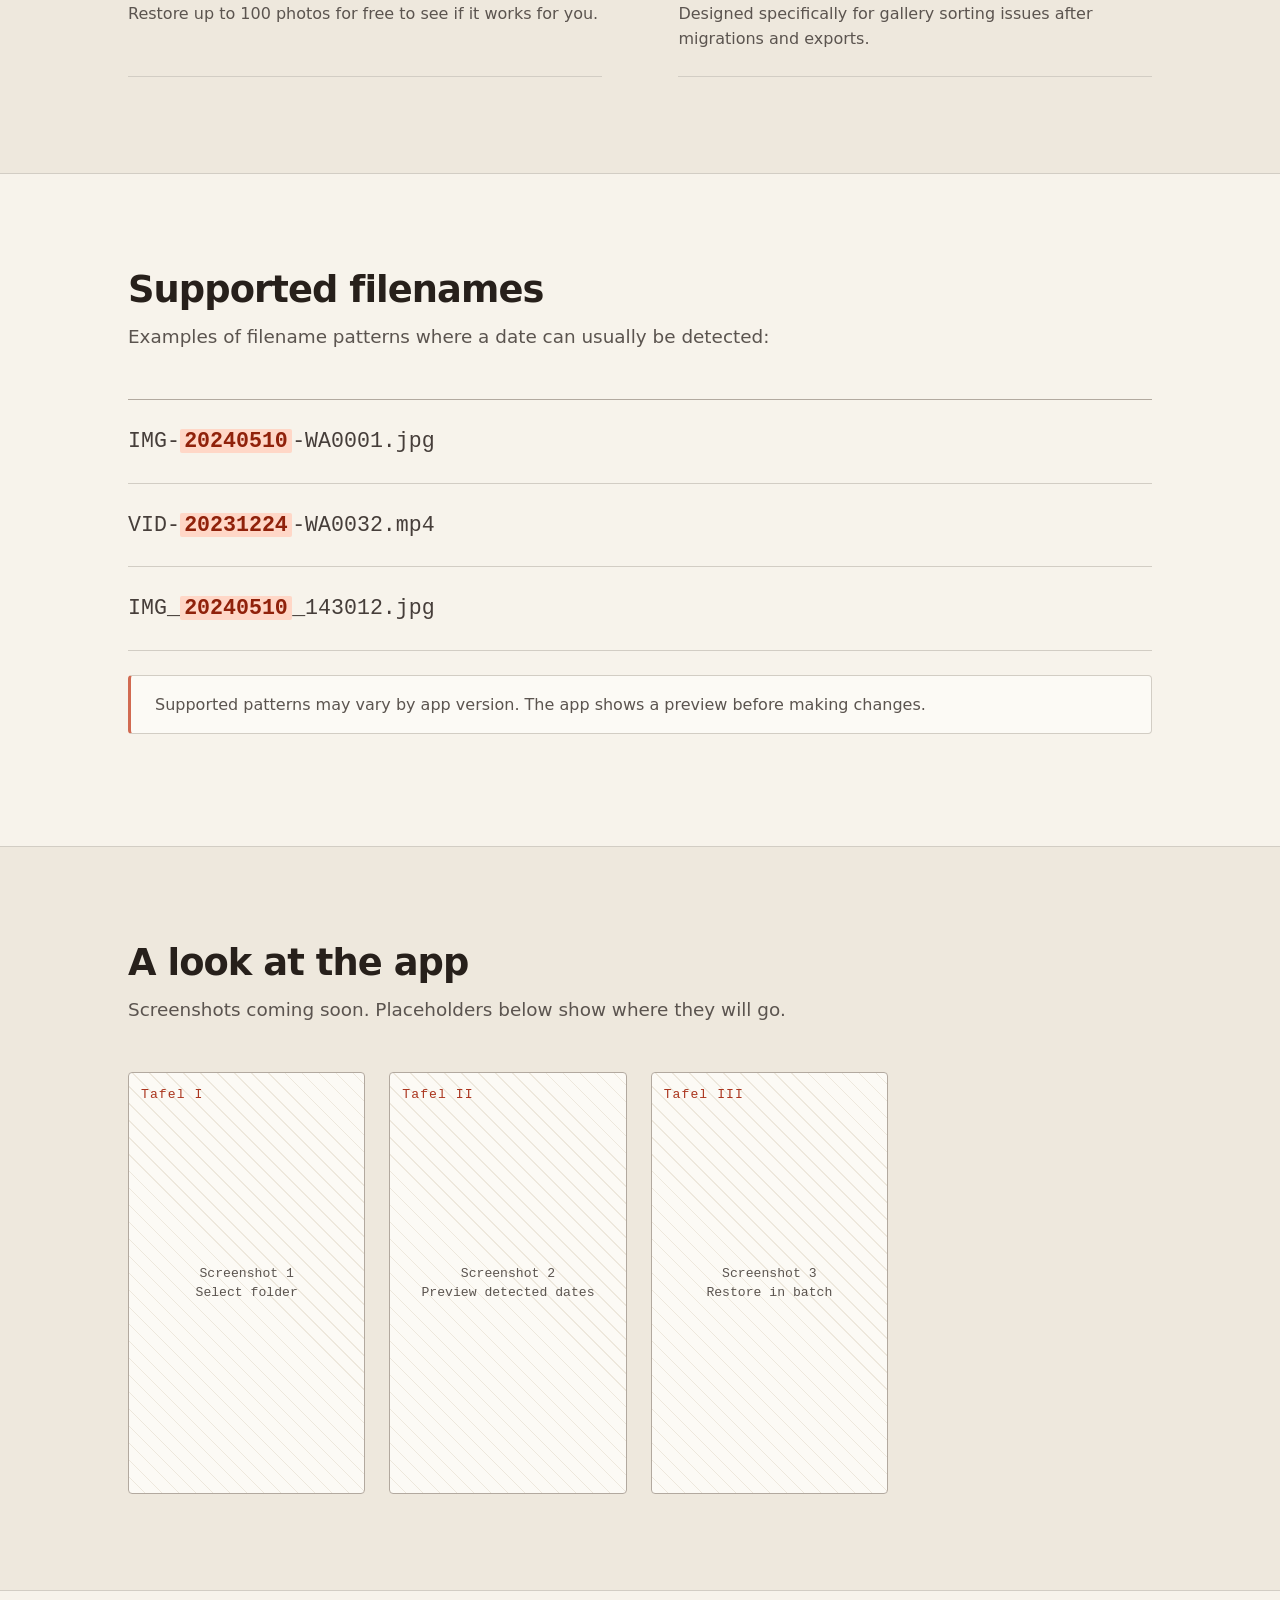
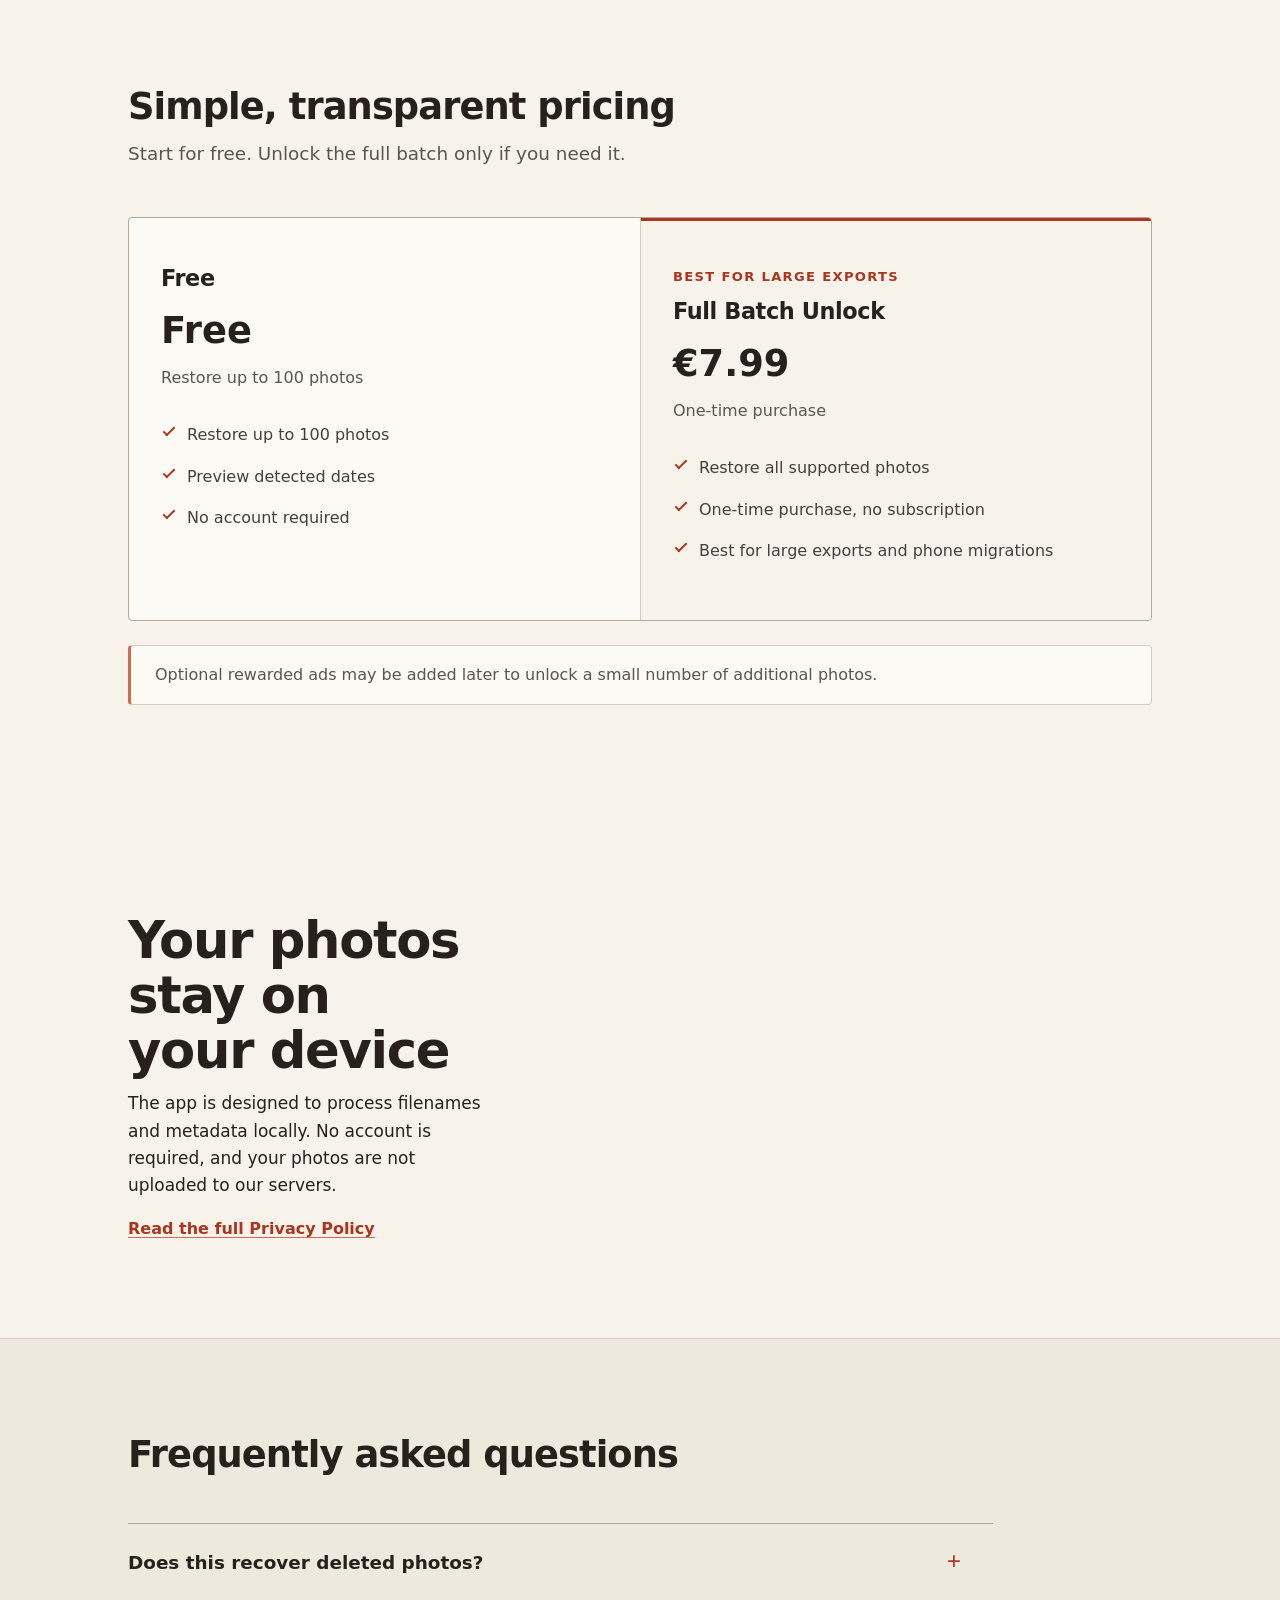
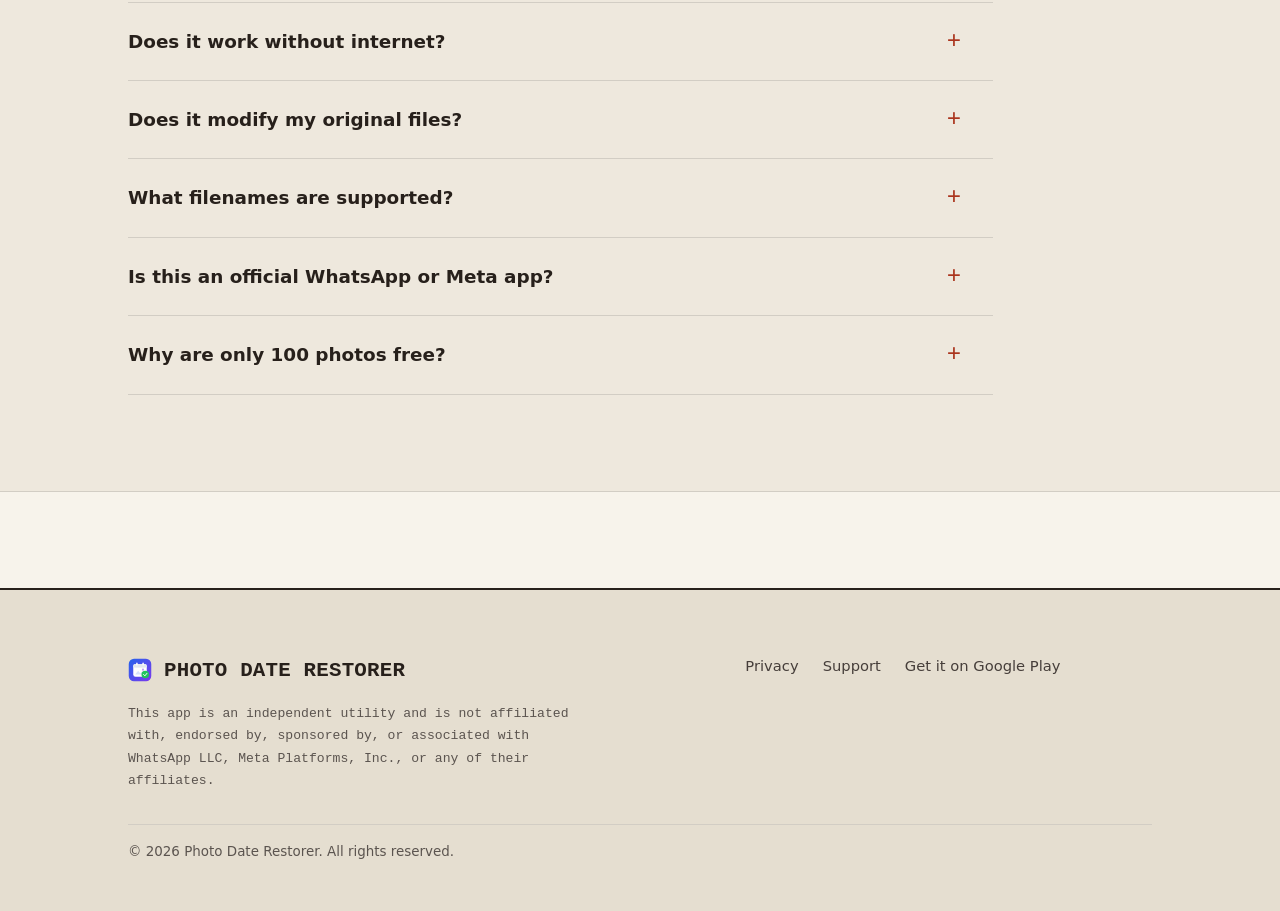
==== commit a551a460: "Add Hallmark design skill and reference docs Introduce the Hallmark design skill: add .agents/skills" ====
--- a/index.html
+++ b/index.html
@@ -23,14 +23,14 @@
   <header class="site-header">
     <div class="container nav">
       <a class="brand" href="index.html">
-        <img src="assets/icon.svg" alt="" width="28" height="28">
+        <img src="assets/icon.svg" alt="" width="26" height="26">
         <span>Photo Date Restorer</span>
       </a>
       <nav class="nav-links">
         <a class="nav-only-desktop" href="#how" data-i18n="nav.how">So funktioniert's</a>
         <a class="nav-only-desktop" href="#pricing" data-i18n="nav.pricing">Preise</a>
         <a class="nav-only-desktop" href="#faq" data-i18n="nav.faq">FAQ</a>
-        <!-- Language switcher (populated by assets/i18n.js) -->
+        <!-- Language switcher (enhanced by assets/i18n.js; the select is the fallback) -->
         <select id="langSwitcher" class="lang-switcher" aria-label="Sprache / Language"></select>
         <!-- TODO: replace "#" with the real Google Play URL -->
         <a class="btn btn-primary" href="#" rel="nofollow" data-i18n="cta.play">Bei Google Play laden</a>
@@ -40,11 +40,10 @@
 
   <main>
 
-    <!-- 1. HERO -->
+    <!-- 1. HERO / FRONTISPIECE -->
     <section class="hero">
       <div class="container hero-grid">
         <div>
-          <span class="eyebrow" data-i18n="hero.eyebrow">Lokal • Kein Konto • Kostenlos starten</span>
           <h1 data-i18n="hero.h1">Korrigiere das Datum deiner Chat-Fotos aus dem Dateinamen.</h1>
           <p class="hero-lead" data-i18n="hero.lead">
             Wenn Fotos kopiert, exportiert oder wiederhergestellt werden, sortiert deine Galerie sie
@@ -55,100 +54,136 @@
           <div class="hero-cta">
             <!-- TODO: replace "#" with the real Google Play URL -->
             <a class="btn btn-primary" href="#" rel="nofollow" data-i18n="cta.play">Bei Google Play laden</a>
-            <a class="btn btn-secondary" href="privacy.html" data-i18n="nav.privacy">Datenschutz</a>
-          </div>
-        </div>
-        <img class="hero-art" src="assets/app-preview.svg"
-             alt="Abstrakte Vorschau: Dateinamen mit erkannten Daten werden wiederhergestellt und in der Galerie sortiert"
-             width="520" height="420">
-      </div>
-    </section>
-
-    <!-- 2. PROBLEM -->
-    <section id="problem" class="section-alt">
+            <a class="link-cta" href="privacy.html" data-i18n="nav.privacy">Datenschutz</a>
+          </div>
+          <p class="hero-meta" data-i18n="hero.eyebrow">Lokal • Kein Konto • Kostenlos starten</p>
+        </div>
+        <figure class="plate">
+          <img src="assets/app-preview.svg"
+               alt="Abstrakte Vorschau: Dateinamen mit erkannten Daten werden wiederhergestellt und in der Galerie sortiert"
+               width="520" height="420" fetchpriority="high">
+          <figcaption>
+            IMG-<mark>20240510</mark>-WA0001.jpg
+            <span class="arrow" aria-hidden="true">→</span>
+            <mark>2024-05-10</mark>
+          </figcaption>
+        </figure>
+      </div>
+    </section>
+
+    <!-- 2. § 00 — PROBLEM (ledger) -->
+    <section id="problem" class="band">
       <div class="container">
         <div class="section-head">
           <h2 data-i18n="problem.h2">Warum deine Fotos in der falschen Reihenfolge erscheinen</h2>
           <p class="muted" data-i18n="problem.sub">Ein häufiger Nebeneffekt beim Wechsel zwischen Handys, Apps und Backups.</p>
         </div>
-        <div class="grid">
-          <div class="card">
+        <div class="ledger">
+          <div class="ledger__row">
             <h3 data-i18n="problem.c1.t">Metadaten gehen beim Kopieren verloren</h3>
-            <p class="muted" data-i18n="problem.c1.b">Beim Kopieren, Exportieren oder Wiederherstellen fehlt das ursprüngliche Aufnahmedatum in der Datei oft oder wird ersetzt.</p>
-          </div>
-          <div class="card">
+            <p data-i18n="problem.c1.b">Beim Kopieren, Exportieren oder Wiederherstellen fehlt das ursprüngliche Aufnahmedatum in der Datei oft oder wird ersetzt.</p>
+          </div>
+          <div class="ledger__row">
             <h3 data-i18n="problem.c2.t">Die Galerie nutzt das falsche Datum</h3>
-            <p class="muted" data-i18n="problem.c2.b">Ohne Aufnahmedatum greift die Galerie auf das Kopier- oder Änderungsdatum zurück – alte Fotos springen nach oben.</p>
-          </div>
-          <div class="card">
+            <p data-i18n="problem.c2.b">Ohne Aufnahmedatum greift die Galerie auf das Kopier- oder Änderungsdatum zurück – alte Fotos springen nach oben.</p>
+          </div>
+          <div class="ledger__row">
             <h3 data-i18n="problem.c3.t">Das Datum steckt noch im Dateinamen</h3>
-            <p class="muted" data-i18n="problem.c3.b">Viele Chat-Fotos behalten das ursprüngliche Datum im Dateinamen, auch wenn die internen Metadaten fehlen.</p>
-          </div>
-          <div class="card">
+            <p data-i18n="problem.c3.b">Viele Chat-Fotos behalten das ursprüngliche Datum im Dateinamen, auch wenn die internen Metadaten fehlen.</p>
+          </div>
+          <div class="ledger__row">
             <h3 data-i18n="problem.c4.t">Genau das nutzt die App</h3>
-            <p class="muted" data-i18n="problem.c4.b">Photo Date Restorer liest das Datum aus unterstützten Dateinamen-Mustern und hilft, die korrekte Sortierung wiederherzustellen.</p>
-          </div>
-        </div>
-      </div>
-    </section>
-
-    <!-- 3. HOW IT WORKS -->
+            <p data-i18n="problem.c4.b">Photo Date Restorer liest das Datum aus unterstützten Dateinamen-Mustern und hilft, die korrekte Sortierung wiederherzustellen.</p>
+          </div>
+        </div>
+      </div>
+    </section>
+
+    <!-- 3. § 01–03 — THE WORKFLOW (the spine) -->
     <section id="how">
       <div class="container">
         <div class="section-head">
           <h2 data-i18n="how.h2">So funktioniert's</h2>
         </div>
-        <div class="grid steps">
-          <div class="card step">
-            <div class="num">1</div>
-            <h3 data-i18n="how.s1.t">Fotoordner auswählen</h3>
-            <p class="muted" data-i18n="how.s1.b">Wähle den Ordner mit deinen Chat-Fotos oder exportierten Bildern.</p>
-          </div>
-          <div class="card step">
-            <div class="num">2</div>
-            <h3 data-i18n="how.s2.t">Erkannte Daten ansehen</h3>
-            <p class="muted" data-i18n="how.s2.b">Sieh dir an, bei welchen Dateien ein Datum aus dem Dateinamen erkannt wurde – bevor etwas geändert wird.</p>
-          </div>
-          <div class="card step">
-            <div class="num">3</div>
-            <h3 data-i18n="how.s3.t">Daten im Stapel wiederherstellen</h3>
-            <p class="muted" data-i18n="how.s3.b">Wende die korrigierten Daten in einem Durchgang auf deine ausgewählten Fotos an.</p>
-          </div>
-        </div>
-        <p class="note" style="margin-top:24px" data-i18n="how.note">
+        <div class="stages">
+          <div class="stage">
+            <div class="stage__no">01</div>
+            <div class="stage__body">
+              <h3 data-i18n="how.s1.t">Fotoordner auswählen</h3>
+              <p data-i18n="how.s1.b">Wähle den Ordner mit deinen Chat-Fotos oder exportierten Bildern.</p>
+            </div>
+          </div>
+          <div class="stage">
+            <div class="stage__no">02</div>
+            <div class="stage__body">
+              <h3 data-i18n="how.s2.t">Erkannte Daten ansehen</h3>
+              <p data-i18n="how.s2.b">Sieh dir an, bei welchen Dateien ein Datum aus dem Dateinamen erkannt wurde – bevor etwas geändert wird.</p>
+            </div>
+          </div>
+          <div class="stage">
+            <div class="stage__no">03</div>
+            <div class="stage__body">
+              <h3 data-i18n="how.s3.t">Daten im Stapel wiederherstellen</h3>
+              <p data-i18n="how.s3.b">Wende die korrigierten Daten in einem Durchgang auf deine ausgewählten Fotos an.</p>
+            </div>
+          </div>
+        </div>
+        <p class="footnote" data-i18n="how.note">
           Funktioniert mit unterstützten Dateinamen-Mustern, bei denen ein gültiges Datum erkannt werden kann.
         </p>
-      </div>
-    </section>
-
-    <!-- 4. BENEFITS -->
-    <section class="section-alt">
+        <div class="workflow-cta">
+          <!-- TODO: replace "#" with the real Google Play URL -->
+          <a class="btn btn-primary" href="#" rel="nofollow" data-i18n="cta.play">Bei Google Play laden</a>
+        </div>
+      </div>
+    </section>
+
+    <!-- 4. BENEFITS — register -->
+    <section class="band">
       <div class="container">
         <div class="section-head">
           <h2 data-i18n="benefits.h2">Das bekommst du</h2>
         </div>
-        <div class="grid">
-          <div class="card"><h3><span class="ico">✓</span><span data-i18n="benefits.b1.t">Lokale Verarbeitung</span></h3><p class="muted" data-i18n="benefits.b1.b">Die App ist darauf ausgelegt, Dateinamen und Metadaten direkt auf deinem Gerät zu verarbeiten.</p></div>
-          <div class="card"><h3><span class="ico">✓</span><span data-i18n="benefits.b2.t">Stapel-Verarbeitung</span></h3><p class="muted" data-i18n="benefits.b2.b">Bearbeite viele Fotos auf einmal, statt jede Datei einzeln zu ändern.</p></div>
-          <div class="card"><h3><span class="ico">✓</span><span data-i18n="benefits.b3.t">Vorschau vor Änderungen</span></h3><p class="muted" data-i18n="benefits.b3.b">Prüfe die erkannten Daten, bevor etwas geschrieben wird.</p></div>
-          <div class="card"><h3><span class="ico">✓</span><span data-i18n="benefits.b4.t">Kein Konto nötig</span></h3><p class="muted" data-i18n="benefits.b4.b">Keine Registrierung, kein Login. Einfach App öffnen und loslegen.</p></div>
-          <div class="card"><h3><span class="ico">✓</span><span data-i18n="benefits.b5.t">Kostenlos mit 100 Fotos starten</span></h3><p class="muted" data-i18n="benefits.b5.b">Stelle bis zu 100 Fotos kostenlos wieder her und teste, ob es für dich funktioniert.</p></div>
-          <div class="card"><h3><span class="ico">✓</span><span data-i18n="benefits.b6.t">Für Sortierprobleme gemacht</span></h3><p class="muted" data-i18n="benefits.b6.b">Speziell für Galerie-Sortierprobleme nach Migrationen und Exporten entwickelt.</p></div>
-        </div>
-      </div>
-    </section>
-
-    <!-- 5. SUPPORTED FILENAMES -->
+        <dl class="register">
+          <div>
+            <dt data-i18n="benefits.b1.t">Lokale Verarbeitung</dt>
+            <dd data-i18n="benefits.b1.b">Die App ist darauf ausgelegt, Dateinamen und Metadaten direkt auf deinem Gerät zu verarbeiten.</dd>
+          </div>
+          <div>
+            <dt data-i18n="benefits.b2.t">Stapel-Verarbeitung</dt>
+            <dd data-i18n="benefits.b2.b">Bearbeite viele Fotos auf einmal, statt jede Datei einzeln zu ändern.</dd>
+          </div>
+          <div>
+            <dt data-i18n="benefits.b3.t">Vorschau vor Änderungen</dt>
+            <dd data-i18n="benefits.b3.b">Prüfe die erkannten Daten, bevor etwas geschrieben wird.</dd>
+          </div>
+          <div>
+            <dt data-i18n="benefits.b4.t">Kein Konto nötig</dt>
+            <dd data-i18n="benefits.b4.b">Keine Registrierung, kein Login. Einfach App öffnen und loslegen.</dd>
+          </div>
+          <div>
+            <dt data-i18n="benefits.b5.t">Kostenlos mit 100 Fotos starten</dt>
+            <dd data-i18n="benefits.b5.b">Stelle bis zu 100 Fotos kostenlos wieder her und teste, ob es für dich funktioniert.</dd>
+          </div>
+          <div>
+            <dt data-i18n="benefits.b6.t">Für Sortierprobleme gemacht</dt>
+            <dd data-i18n="benefits.b6.b">Speziell für Galerie-Sortierprobleme nach Migrationen und Exporten entwickelt.</dd>
+          </div>
+        </dl>
+      </div>
+    </section>
+
+    <!-- 5. SUPPORTED FILENAMES — specimen -->
     <section id="filenames">
       <div class="container">
         <div class="section-head">
           <h2 data-i18n="files.h2">Unterstützte Dateinamen</h2>
           <p class="muted" data-i18n="files.sub">Beispiele für Dateinamen-Muster, bei denen ein Datum meist erkannt werden kann:</p>
         </div>
-        <ul class="code-list">
-          <li>IMG-20240510-WA0001.jpg</li>
-          <li>VID-20231224-WA0032.mp4</li>
-          <li>IMG_20240510_143012.jpg</li>
+        <ul class="specimen">
+          <li>IMG-<mark>20240510</mark>-WA0001.jpg</li>
+          <li>VID-<mark>20231224</mark>-WA0032.mp4</li>
+          <li>IMG_<mark>20240510</mark>_143012.jpg</li>
         </ul>
         <p class="note" data-i18n="files.note">
           Unterstützte Muster können je nach App-Version variieren. Die App zeigt vor Änderungen eine Vorschau.
@@ -156,46 +191,46 @@
       </div>
     </section>
 
-    <!-- 5b. SCREENSHOTS (placeholders) -->
-    <section id="screenshots" class="section-alt">
+    <!-- 6. SCREENSHOTS — plates (placeholders) -->
+    <section id="screenshots" class="band">
       <div class="container">
         <div class="section-head">
           <h2 data-i18n="shots.h2">Ein Blick in die App</h2>
           <p class="muted" data-i18n="shots.sub">Screenshots folgen in Kürze. Die Platzhalter unten zeigen, wo sie erscheinen.</p>
         </div>
-        <div class="shots">
+        <div class="plates">
           <!-- TODO: replace placeholders with real Play Store screenshots -->
-          <div class="shot-placeholder" data-i18n="shots.p1">Screenshot 1<br>Ordner auswählen</div>
-          <div class="shot-placeholder" data-i18n="shots.p2">Screenshot 2<br>Erkannte Daten ansehen</div>
-          <div class="shot-placeholder" data-i18n="shots.p3">Screenshot 3<br>Im Stapel wiederherstellen</div>
-        </div>
-      </div>
-    </section>
-
-    <!-- 6. PRICING -->
-    <section id="pricing" class="section-alt">
+          <div class="plate-ph" data-i18n="shots.p1">Screenshot 1<br>Ordner auswählen</div>
+          <div class="plate-ph" data-i18n="shots.p2">Screenshot 2<br>Erkannte Daten ansehen</div>
+          <div class="plate-ph" data-i18n="shots.p3">Screenshot 3<br>Im Stapel wiederherstellen</div>
+        </div>
+      </div>
+    </section>
+
+    <!-- 7. PRICING — table -->
+    <section id="pricing">
       <div class="container">
         <div class="section-head">
           <h2 data-i18n="price.h2">Einfache, transparente Preise</h2>
           <p class="muted" data-i18n="price.sub">Kostenlos starten. Den vollen Stapel nur freischalten, wenn du ihn brauchst.</p>
         </div>
-        <div class="pricing">
-          <div class="card price-card">
+        <div class="price-table">
+          <div class="tier">
             <h3 data-i18n="price.free.t">Kostenlos</h3>
             <div class="price" data-i18n="price.free.price">Kostenlos</div>
-            <p class="muted" data-i18n="price.free.desc">Bis zu 100 Fotos wiederherstellen</p>
+            <p class="price-desc" data-i18n="price.free.desc">Bis zu 100 Fotos wiederherstellen</p>
             <ul>
               <li data-i18n="price.free.l1">Bis zu 100 Fotos wiederherstellen</li>
               <li data-i18n="price.free.l2">Erkannte Daten als Vorschau</li>
               <li data-i18n="price.free.l3">Kein Konto nötig</li>
             </ul>
           </div>
-          <div class="card price-card featured">
-            <span class="badge" data-i18n="price.full.badge">Ideal für große Exporte</span>
+          <div class="tier tier--featured">
+            <span class="tier__tag" data-i18n="price.full.badge">Ideal für große Exporte</span>
             <h3 data-i18n="price.full.t">Voller Stapel freischalten</h3>
             <!-- TODO: price is shown here as plain text so it is easy to change. -->
             <div class="price" data-i18n="price.full.price">7,99 €</div>
-            <p class="muted" data-i18n="price.full.desc">Einmalkauf</p>
+            <p class="price-desc" data-i18n="price.full.desc">Einmalkauf</p>
             <ul>
               <li data-i18n="price.full.l1">Alle unterstützten Fotos wiederherstellen</li>
               <li data-i18n="price.full.l2">Einmalkauf, kein Abo</li>
@@ -209,22 +244,22 @@
       </div>
     </section>
 
-    <!-- 7. PRIVACY -->
+    <!-- 8. PRIVACY — statement -->
     <section id="privacy">
       <div class="container">
-        <div class="section-head">
+        <div class="statement">
           <h2 data-i18n="privacy.teaser.h2">Deine Fotos bleiben auf deinem Gerät</h2>
         </div>
-        <p data-i18n="privacy.teaser.p">
+        <p class="statement" data-i18n="privacy.teaser.p">
           Die App ist darauf ausgelegt, Dateinamen und Metadaten lokal zu verarbeiten. Es ist kein
           Konto erforderlich, und deine Fotos werden nicht auf unsere Server hochgeladen.
         </p>
-        <p><a class="btn btn-secondary" href="privacy.html" data-i18n="privacy.teaser.btn">Vollständige Datenschutzerklärung lesen</a></p>
-      </div>
-    </section>
-
-    <!-- 8. FAQ -->
-    <section id="faq" class="section-alt">
+        <a class="read-more" href="privacy.html" data-i18n="privacy.teaser.btn">Vollständige Datenschutzerklärung lesen</a>
+      </div>
+    </section>
+
+    <!-- 9. FAQ -->
+    <section id="faq" class="band">
       <div class="container">
         <div class="section-head">
           <h2 data-i18n="faq.h2">Häufige Fragen</h2>
@@ -260,28 +295,32 @@
 
   </main>
 
-  <!-- 9. FOOTER -->
+  <!-- 10. FOOTER — colophon (Ft4) -->
   <footer class="site-footer">
     <div class="container">
-      <div class="footer-grid">
-        <a class="brand" href="index.html">
-          <img src="assets/icon.svg" alt="" width="28" height="28">
-          <span>Photo Date Restorer</span>
-        </a>
-        <nav class="footer-links">
-          <a href="privacy.html" data-i18n="nav.privacy">Datenschutz</a>
-          <a href="support.html" data-i18n="nav.support">Support</a>
-          <!-- TODO: replace "#" with the real Google Play URL -->
-          <a href="#" rel="nofollow" data-i18n="cta.play">Bei Google Play laden</a>
-        </nav>
+      <div class="colophon">
+        <div>
+          <a class="brand" href="index.html">
+            <img src="assets/icon.svg" alt="" width="26" height="26">
+            <span>Photo Date Restorer</span>
+          </a>
+          <p class="colophon__note disclaimer" data-i18n="disclaimer">
+            Diese App ist ein unabhängiges Hilfsprogramm und steht in keiner Verbindung zu WhatsApp LLC,
+            Meta Platforms, Inc. oder deren verbundenen Unternehmen und wird von diesen weder unterstützt
+            noch gesponsert.
+          </p>
+        </div>
+        <div>
+          <nav class="footer-links">
+            <a href="privacy.html" data-i18n="nav.privacy">Datenschutz</a>
+            <a href="support.html" data-i18n="nav.support">Support</a>
+            <!-- TODO: replace "#" with the real Google Play URL -->
+            <a href="#" rel="nofollow" data-i18n="cta.play">Bei Google Play laden</a>
+          </nav>
+        </div>
       </div>
       <div class="footer-bottom">
-        <p class="note disclaimer" data-i18n="disclaimer">
-          Diese App ist ein unabhängiges Hilfsprogramm und steht in keiner Verbindung zu WhatsApp LLC,
-          Meta Platforms, Inc. oder deren verbundenen Unternehmen und wird von diesen weder unterstützt
-          noch gesponsert.
-        </p>
-        <p style="margin-top:16px" data-i18n="copyright">© 2026 Photo Date Restorer. Alle Rechte vorbehalten.</p>
+        <p data-i18n="copyright">© 2026 Photo Date Restorer. Alle Rechte vorbehalten.</p>
       </div>
     </div>
   </footer>
--- a/assets/styles.css
+++ b/assets/styles.css
@@ -1,36 +1,23 @@
-/* Photo Date Restorer – landing page styles
-   No external resources. System font stack only. No cookies, no trackers. */
-
-:root {
-  --bg: #f8fafc;
-  --text: #0f172a;
-  --muted: #475569;
-  --primary: #2563eb;
-  --primary-dark: #1d4ed8;
-  --card: #ffffff;
-  --border: #e2e8f0;
-  --shadow: 0 1px 2px rgba(15, 23, 42, 0.04), 0 8px 24px rgba(15, 23, 42, 0.06);
-  --radius: 16px;
-  --radius-sm: 10px;
-  --maxw: 1120px;
-}
-
-@media (prefers-color-scheme: dark) {
-  :root {
-    --bg: #0b1120;
-    --text: #e2e8f0;
-    --muted: #94a3b8;
-    --primary: #60a5fa;
-    --primary-dark: #3b82f6;
-    --card: #111a2e;
-    --border: #1e293b;
-    --shadow: 0 1px 2px rgba(0, 0, 0, 0.3), 0 8px 24px rgba(0, 0, 0, 0.4);
-  }
-}
-
-* { box-sizing: border-box; }
+/* Hallmark · genre: modern-minimal · macrostructure: Narrative Workflow · theme: Plain-light (custom)
+ * type: clean system sans (display + body) + mono (wordmark + filename data) — no CDN (privacy)
+ * F4 step-sequence knobs: numbering=01/02/03 (quiet), layout=vertical, connector=hairline
+ * nav: N6-lite masthead (grounded, double-rule) · footer: Ft4 dense colophon
+ * enrichment: figure-plate (existing SVG) · accent: warm-red ~3% · paper: light · eyebrows: none
+ * pre-emit critique: P5 H5 E5 S5 R5 V5
+ *
+ * Photo Date Restorer — landing page styles.
+ * A clean, warm-paper page: cream surfaces, one warm-red accent reserved for
+ * dates and active states, a native UI sans for everything, mono for the
+ * wordmark and real filename data. Tokens live in tokens.css.
+ * No external resources. No cookies, no trackers. */
+
+@import "tokens.css";
+
+*, *::before, *::after { box-sizing: border-box; }
 
 html { scroll-behavior: smooth; }
+/* Long mono filenames must never push a horizontal scrollbar on narrow screens. */
+html, body { overflow-x: clip; }
 
 @media (prefers-reduced-motion: reduce) {
   html { scroll-behavior: auto; }
@@ -39,11 +26,11 @@
 
 body {
   margin: 0;
-  font-family: -apple-system, BlinkMacSystemFont, "Segoe UI", Roboto, Helvetica,
-    Arial, sans-serif, "Apple Color Emoji", "Segoe UI Emoji";
-  background: var(--bg);
-  color: var(--text);
+  font-family: var(--sans);
+  background: var(--paper);
+  color: var(--ink);
   line-height: 1.6;
+  font-size: 1.0625rem;
   -webkit-font-smoothing: antialiased;
   text-rendering: optimizeLegibility;
 }
@@ -51,315 +38,471 @@
 .container {
   max-width: var(--maxw);
   margin: 0 auto;
-  padding: 0 20px;
-}
-
-a { color: var(--primary); }
-a:hover { color: var(--primary-dark); }
-
-h1, h2, h3 { line-height: 1.2; letter-spacing: -0.02em; }
-h1 { font-size: clamp(2rem, 5vw, 3rem); margin: 0 0 0.5rem; }
-h2 { font-size: clamp(1.5rem, 3.5vw, 2rem); margin: 0 0 1rem; }
-h3 { font-size: 1.15rem; margin: 0 0 0.5rem; }
-
-p { margin: 0 0 1rem; }
-
+  padding: 0 clamp(1rem, 4vw, var(--sp-7));
+}
+
+/* ---- Links ---- */
+a { color: var(--accent); text-underline-offset: 3px; text-decoration-thickness: 1px; }
+a:hover { color: var(--accent-deep); }
+
+:focus-visible { outline: none; box-shadow: var(--focus-ring); border-radius: var(--radius-sm); }
+
+/* ---- Typography ---- */
+h1, h2, h3 {
+  font-family: var(--sans);
+  font-weight: 700;
+  line-height: 1.08;
+  letter-spacing: -0.025em;
+  overflow-wrap: anywhere;
+  text-wrap: balance;
+  color: var(--ink);
+}
+h1 { font-size: var(--text-display); margin: 0 0 var(--sp-4); }
+h2 { font-size: var(--text-2xl); margin: 0 0 var(--sp-3); }
+h3 { font-size: var(--text-lg); margin: 0 0 var(--sp-2); font-weight: 600; letter-spacing: -0.018em; }
+p  { margin: 0 0 var(--sp-4); }
 .muted { color: var(--muted); }
 
-/* ---- Header / nav ---- */
-.site-header {
-  position: sticky;
-  top: 0;
-  z-index: 20;
-  background: color-mix(in srgb, var(--bg) 88%, transparent);
-  backdrop-filter: saturate(180%) blur(10px);
-  border-bottom: 1px solid var(--border);
-}
-.nav {
+/* mono filename / data tokens */
+code {
+  font-family: var(--mono);
+  font-size: 0.86em;
+  background: var(--accent-wash);
+  color: var(--accent-deep);
+  padding: 0.1em 0.4em;
+  border-radius: var(--radius-sm);
+  overflow-wrap: anywhere;
+}
+
+/* quiet reassurance meta line — not an eyebrow: normal case, muted, no rule */
+.hero-meta {
+  font-family: var(--sans);
+  font-size: var(--text-sm);
+  color: var(--muted);
+  margin: var(--sp-5) 0 0;
+}
+
+/* ============================================================= MASTHEAD (N6-lite) */
+.site-header { background: var(--paper); }
+.site-header .nav {
   display: flex;
   align-items: center;
   justify-content: space-between;
-  height: 64px;
+  gap: var(--sp-4);
+  height: var(--nav-h);
 }
 .brand {
-  display: flex;
+  display: inline-flex;
   align-items: center;
-  gap: 10px;
-  font-weight: 700;
-  color: var(--text);
+  gap: var(--sp-3);
+  font-family: var(--mono);
+  font-size: 0.95rem;
+  font-weight: 600;
+  letter-spacing: 0.01em;
+  text-transform: uppercase;
+  color: var(--ink);
   text-decoration: none;
-  letter-spacing: -0.02em;
-}
-.brand img { width: 28px; height: 28px; display: block; }
-.nav-links { display: flex; align-items: center; gap: 22px; }
+}
+.brand img { width: 24px; height: 24px; display: block; }
+
+.nav-links { display: flex; align-items: center; gap: var(--sp-5); }
 .nav-links a {
   text-decoration: none;
-  color: var(--muted);
-  font-size: 0.95rem;
+  color: var(--ink-2);
+  font-family: var(--sans);
+  font-size: 0.92rem;
   font-weight: 500;
-}
-.nav-links a:hover { color: var(--text); }
-.nav-links .btn { color: #fff; }
+  letter-spacing: 0;
+}
+.nav-links a:not(.btn):hover { color: var(--accent); }
+/* the grounded double rule beneath the masthead — the almanac signature */
+.site-header::after {
+  content: "";
+  display: block;
+  height: 0;
+  max-width: var(--maxw);
+  margin: 0 auto;
+  border-top: 2px solid var(--ink);
+  border-bottom: 1px solid var(--accent-line);
+  padding-top: 3px;
+}
+
+/* native select stays as accessible fallback; hidden once JS enhances it */
 .lang-switcher {
-  appearance: none;
-  -webkit-appearance: none;
-  background: var(--card);
-  color: var(--text);
-  border: 1px solid var(--border);
-  border-radius: var(--radius-sm);
-  padding: 8px 30px 8px 12px;
-  font: inherit;
-  font-size: 0.9rem;
-  font-weight: 500;
+  appearance: none; -webkit-appearance: none;
+  background: var(--paper-2);
+  color: var(--ink);
+  border: 1px solid var(--rule-strong);
+  border-radius: var(--radius);
+  padding: var(--sp-2) 28px var(--sp-2) var(--sp-3);
+  font-family: var(--sans); font-size: var(--text-sm); font-weight: 600;
   cursor: pointer;
-  background-image: url("data:image/svg+xml,%3Csvg xmlns='http://www.w3.org/2000/svg' width='12' height='8' viewBox='0 0 12 8'%3E%3Cpath d='M1 1l5 5 5-5' fill='none' stroke='%23475569' stroke-width='2' stroke-linecap='round'/%3E%3C/svg%3E");
-  background-repeat: no-repeat;
-  background-position: right 10px center;
-}
-.lang-switcher:hover { border-color: var(--primary); }
-@media (max-width: 640px) {
-  .nav-links .nav-only-desktop { display: none; }
-}
-
-/* ---- Buttons ---- */
+}
+.lang-switcher.is-enhanced { display: none; }
+
+/* ---- Custom themed language dropdown ---- */
+.lang-select { position: relative; }
+.lang-select__btn {
+  display: inline-flex; align-items: center; gap: var(--sp-2);
+  background: var(--paper-2);
+  color: var(--ink);
+  border: 1px solid var(--rule-strong);
+  border-radius: var(--radius);
+  padding: var(--sp-2) var(--sp-3);
+  font-family: var(--sans); font-size: var(--text-sm); font-weight: 600;
+  cursor: pointer;
+  transition: border-color var(--dur-short) var(--ease-out),
+              color var(--dur-short) var(--ease-out);
+}
+.lang-select__btn .globe { color: var(--accent); flex: 0 0 auto; }
+.lang-select__btn .lang-select__label { white-space: nowrap; }
+.lang-select__btn .chev { color: var(--muted); flex: 0 0 auto; transition: transform var(--dur-short) var(--ease-out); }
+.lang-select__btn:hover { border-color: var(--accent); }
+.lang-select[data-open="true"] .lang-select__btn { border-color: var(--accent); }
+.lang-select[data-open="true"] .chev { transform: rotate(180deg); }
+
+.lang-select__menu {
+  position: absolute; top: calc(100% + var(--sp-2)); right: 0;
+  min-width: 210px; margin: 0; padding: var(--sp-1);
+  list-style: none;
+  background: var(--paper-2);
+  border: 1px solid var(--rule-strong);
+  border-radius: var(--radius);
+  box-shadow: var(--shadow);
+  z-index: 40; max-height: 320px; overflow-y: auto;
+  opacity: 0; visibility: hidden;
+  transform: translateY(-6px) scale(0.98); transform-origin: top right;
+  transition: opacity var(--dur-short) var(--ease-out),
+              transform var(--dur-short) var(--ease-out), visibility var(--dur-short);
+}
+.lang-select[data-open="true"] .lang-select__menu { opacity: 1; visibility: visible; transform: none; }
+.lang-select__opt {
+  display: flex; align-items: center; gap: var(--sp-3);
+  padding: var(--sp-2) var(--sp-3); border-radius: var(--radius-sm);
+  color: var(--ink); cursor: pointer; outline: none;
+}
+.lang-select__opt .lang-select__name { flex: 1 1 auto; font-size: 0.94rem; }
+.lang-select__opt .lang-select__code { font-family: var(--mono); font-size: 0.72rem; letter-spacing: 0.05em; color: var(--faint); }
+.lang-select__opt .check { color: var(--accent); opacity: 0; flex: 0 0 auto; }
+.lang-select__opt:hover, .lang-select__opt:focus-visible { background: var(--accent-wash); }
+.lang-select__opt:focus-visible { box-shadow: var(--focus-ring); }
+.lang-select__opt[aria-selected="true"] { color: var(--accent); }
+.lang-select__opt[aria-selected="true"] .lang-select__code { color: var(--accent-deep); }
+.lang-select__opt[aria-selected="true"] .check { opacity: 1; }
+
+/* ============================================================= BUTTONS */
 .btn {
-  display: inline-flex;
-  align-items: center;
-  justify-content: center;
-  gap: 8px;
-  padding: 12px 20px;
-  border-radius: var(--radius-sm);
-  font-weight: 600;
-  font-size: 0.98rem;
-  text-decoration: none;
-  border: 1px solid transparent;
-  cursor: pointer;
-  transition: transform 0.12s ease, background 0.15s ease, box-shadow 0.15s ease;
-}
-.btn-primary { background: var(--primary); color: #fff; }
-.btn-primary:hover { background: var(--primary-dark); color: #fff; transform: translateY(-1px); }
-.btn-secondary {
-  background: transparent;
-  color: var(--text);
-  border-color: var(--border);
-}
-.btn-secondary:hover { border-color: var(--primary); color: var(--primary); }
-
-/* ---- Hero ---- */
-.hero { padding: clamp(40px, 8vw, 88px) 0; }
+  display: inline-flex; align-items: center; justify-content: center; gap: var(--sp-2);
+  padding: var(--sp-3) var(--sp-5);
+  border-radius: var(--radius);
+  font-family: var(--sans); font-weight: 700; font-size: 0.84rem;
+  letter-spacing: 0.08em; text-transform: uppercase; white-space: nowrap;
+  text-decoration: none; border: 1.5px solid transparent; cursor: pointer;
+  transition: transform 120ms var(--ease-out), background var(--dur-short) var(--ease-out),
+              border-color var(--dur-short) var(--ease-out), color var(--dur-short) var(--ease-out);
+}
+.btn-primary { background: var(--accent); color: var(--accent-ink); border-color: var(--accent); }
+.btn-primary:hover { background: var(--accent-deep); border-color: var(--accent-deep); color: var(--accent-ink); transform: translateY(-1px); }
+.btn-secondary { background: transparent; color: var(--ink); border-color: var(--rule-strong); }
+.btn-secondary:hover { border-color: var(--accent); color: var(--accent); }
+.btn:active { transform: translateY(0); }
+.btn[disabled], .btn[aria-disabled="true"] { opacity: 0.45; cursor: not-allowed; transform: none; }
+/* compact masthead CTA */
+.nav-links .btn { padding: var(--sp-2) var(--sp-4); font-size: 0.74rem; }
+
+/* typographic link CTA (C3) — short, button-adjacent labels only */
+.link-cta {
+  font-family: var(--sans); font-weight: 700; font-size: 0.82rem;
+  letter-spacing: 0.06em; text-transform: uppercase; white-space: nowrap;
+  text-decoration: none; color: var(--ink);
+  border-bottom: 1.5px solid var(--rule-strong); padding-bottom: 2px;
+  transition: border-color var(--dur-short) var(--ease-out), color var(--dur-short) var(--ease-out);
+}
+.link-cta:hover { color: var(--accent); border-color: var(--accent); }
+
+/* longer phrase links wrap naturally (read-more, policy links) */
+.read-more {
+  font-family: var(--sans); font-weight: 600; font-size: var(--text-base);
+  color: var(--accent); text-decoration: underline; text-underline-offset: 3px;
+  text-decoration-color: var(--accent-line);
+}
+.read-more:hover { color: var(--accent-deep); text-decoration-color: var(--accent); }
+
+/* ============================================================= SECTIONS */
+section { padding: var(--sp-9) 0; }
+section[id] { scroll-margin-top: calc(var(--nav-h) + var(--sp-5)); }
+.band { background: var(--paper-3); border-top: 1px solid var(--rule); border-bottom: 1px solid var(--rule); }
+
+.section-head { max-width: var(--measure); margin-bottom: var(--sp-7); }
+.section-head .muted { font-size: var(--text-md); margin: 0; }
+
+/* ============================================================= HERO / FRONTISPIECE */
+.hero { padding: clamp(var(--sp-8), 9vw, var(--sp-10)) 0 var(--sp-9); }
 .hero-grid {
   display: grid;
   grid-template-columns: 1.05fr 0.95fr;
-  gap: clamp(32px, 5vw, 64px);
+  gap: clamp(var(--sp-6), 6vw, var(--sp-9));
   align-items: center;
 }
-.hero-lead { font-size: 1.15rem; color: var(--muted); max-width: 46ch; }
-.hero-cta { display: flex; flex-wrap: wrap; gap: 14px; align-items: center; margin-top: 28px; }
-.hero-art {
-  width: 100%;
-  height: auto;
-  border-radius: var(--radius);
-  background: var(--card);
-  border: 1px solid var(--border);
+.hero h1 { max-width: 15ch; }
+.hero-lead { font-size: var(--text-md); color: var(--ink-2); max-width: 50ch; line-height: 1.7; }
+.hero-cta { display: flex; flex-wrap: wrap; gap: var(--sp-4); align-items: center; margin-top: var(--sp-6); }
+
+/* the app preview, set as an editorial plate with a language-neutral caption */
+.plate {
+  margin: 0;
+  background: var(--paper-2);
+  border: 1px solid var(--rule-strong);
+  border-radius: var(--radius);
+  padding: var(--sp-4);
   box-shadow: var(--shadow);
-  padding: 18px;
-  animation: floatIn 0.7s ease both;
-}
-.eyebrow {
-  display: inline-block;
-  font-size: 0.8rem;
+}
+.plate img { width: 100%; height: auto; display: block; border-radius: var(--radius-sm); }
+.plate figcaption {
+  display: flex; align-items: center; gap: var(--sp-3);
+  margin-top: var(--sp-4); padding-top: var(--sp-3);
+  border-top: 1px solid var(--rule);
+  font-family: var(--mono); font-size: var(--text-sm); color: var(--muted);
+  overflow-wrap: anywhere;
+}
+.plate figcaption .arrow { color: var(--accent); flex: 0 0 auto; }
+.plate figcaption mark { background: var(--accent-wash); color: var(--accent-deep); padding: 0 0.25em; border-radius: 2px; }
+
+/* ============================================================= § 00 PROBLEM — ledger */
+.ledger {
+  display: grid;
+  grid-template-columns: repeat(2, minmax(0, 1fr));
+  border-top: 1px solid var(--rule-strong);
+}
+.ledger__row {
+  padding: var(--sp-6) var(--sp-5) var(--sp-6) 0;
+  border-bottom: 1px solid var(--rule);
+}
+.ledger__row:nth-child(odd) { padding-right: var(--sp-7); border-right: 1px solid var(--rule); }
+.ledger__row:nth-child(even) { padding-left: var(--sp-7); }
+.ledger__row h3 { margin-bottom: var(--sp-2); }
+.ledger__row p { margin: 0; color: var(--muted); }
+
+/* ============================================================= § 01–03 WORKFLOW — stages */
+.stages { border-top: 2px solid var(--ink); }
+.stage {
+  display: grid;
+  grid-template-columns: 3.5rem minmax(0, 1fr);
+  gap: clamp(var(--sp-4), 4vw, var(--sp-7));
+  padding: var(--sp-7) 0;
+  border-bottom: 1px solid var(--rule);
+  align-items: baseline;
+}
+.stage__no {
+  font-family: var(--mono);
+  font-size: clamp(1.6rem, 3vw, 2.1rem);
   font-weight: 600;
-  letter-spacing: 0.04em;
-  text-transform: uppercase;
-  color: var(--primary);
-  background: color-mix(in srgb, var(--primary) 12%, transparent);
-  padding: 5px 12px;
-  border-radius: 999px;
-  margin-bottom: 16px;
-}
-@media (max-width: 860px) {
-  .hero-grid { grid-template-columns: 1fr; }
-  .hero-art { order: -1; max-width: 480px; }
-}
-
-@keyframes floatIn {
-  from { opacity: 0; transform: translateY(12px); }
-  to { opacity: 1; transform: translateY(0); }
-}
-
-/* ---- Sections ---- */
-section { padding: clamp(40px, 7vw, 72px) 0; }
-.section-head { max-width: 60ch; margin-bottom: 36px; }
-.section-alt { background: color-mix(in srgb, var(--border) 22%, transparent); }
-
-/* ---- Cards grid ---- */
-.grid {
+  line-height: 1;
+  color: var(--accent);
+  letter-spacing: 0;
+  padding-top: 0.15em;
+}
+.stage__body { padding-top: var(--sp-2); }
+.stage__body h3 { font-size: var(--text-xl); margin-bottom: var(--sp-3); }
+.stage__body p { margin: 0; color: var(--ink-2); max-width: 52ch; }
+
+.footnote {
+  display: grid; grid-template-columns: auto 1fr; gap: var(--sp-3);
+  margin-top: var(--sp-6); max-width: 60ch;
+  font-size: var(--text-base); color: var(--muted);
+}
+.footnote::before { content: "*"; color: var(--accent); font-family: var(--mono); }
+
+.workflow-cta { margin-top: var(--sp-7); }
+
+/* ============================================================= BENEFITS — register (dl) */
+.register {
   display: grid;
-  gap: 20px;
-  grid-template-columns: repeat(auto-fit, minmax(240px, 1fr));
-}
-.card {
-  background: var(--card);
-  border: 1px solid var(--border);
-  border-radius: var(--radius);
-  padding: 24px;
-  box-shadow: var(--shadow);
-}
-.card h3 { display: flex; align-items: center; gap: 10px; }
-.card .ico {
-  width: 38px; height: 38px;
-  flex: 0 0 38px;
-  border-radius: 10px;
-  display: inline-flex; align-items: center; justify-content: center;
-  background: color-mix(in srgb, var(--primary) 12%, transparent);
-  color: var(--primary);
-}
-.card .ico svg { width: 20px; height: 20px; }
-
-/* ---- Steps ---- */
-.steps { counter-reset: step; }
-.step .num {
-  width: 36px; height: 36px;
-  border-radius: 50%;
-  background: var(--primary);
-  color: #fff;
-  font-weight: 700;
-  display: inline-flex; align-items: center; justify-content: center;
-  margin-bottom: 12px;
-}
-
-/* ---- Filename examples ---- */
-.code-list {
-  list-style: none;
-  padding: 0;
-  margin: 0 0 16px;
-  display: flex;
-  flex-direction: column;
-  gap: 10px;
-}
-.code-list li, code, .mono {
-  font-family: ui-monospace, "SFMono-Regular", "Cascadia Code", Consolas,
-    "Liberation Mono", Menlo, monospace;
-}
-.code-list li {
-  background: var(--card);
-  border: 1px solid var(--border);
-  border-radius: var(--radius-sm);
-  padding: 12px 16px;
-  font-size: 0.95rem;
-}
-code {
-  background: color-mix(in srgb, var(--border) 40%, transparent);
-  padding: 2px 6px;
-  border-radius: 6px;
-  font-size: 0.9em;
-}
-
-/* ---- Pricing ---- */
-.pricing { display: grid; gap: 20px; grid-template-columns: repeat(auto-fit, minmax(260px, 1fr)); }
-.price-card { position: relative; }
-.price-card.featured { border-color: var(--primary); box-shadow: 0 0 0 1px var(--primary), var(--shadow); }
-.price-card .price { font-size: 2rem; font-weight: 800; margin: 8px 0 4px; }
-.price-card ul { list-style: none; padding: 0; margin: 16px 0 0; }
-.price-card li { padding: 7px 0 7px 26px; position: relative; color: var(--muted); }
-.price-card li::before {
-  content: "";
-  position: absolute; left: 0; top: 13px;
-  width: 14px; height: 8px;
-  border-left: 2px solid var(--primary);
-  border-bottom: 2px solid var(--primary);
+  grid-template-columns: repeat(2, minmax(0, 1fr));
+  gap: 0 clamp(var(--sp-6), 6vw, var(--sp-9));
+  margin: 0;
+  border-top: 1px solid var(--rule-strong);
+}
+.register > div {
+  padding: var(--sp-5) 0;
+  border-bottom: 1px solid var(--rule);
+}
+.register dt {
+  font-family: var(--sans); font-weight: 600; font-size: 1.05rem;
+  letter-spacing: -0.01em; color: var(--ink);
+  margin-bottom: var(--sp-2);
+}
+.register dd { margin: 0; color: var(--muted); font-size: var(--text-base); }
+
+/* ============================================================= FILENAMES — specimen */
+.specimen { list-style: none; margin: 0 0 var(--sp-5); padding: 0; border-top: 1px solid var(--rule-strong); }
+.specimen li {
+  padding: var(--sp-5) 0; border-bottom: 1px solid var(--rule);
+  font-family: var(--mono); font-size: clamp(1rem, 2.4vw, 1.35rem);
+  color: var(--ink-2); overflow-wrap: anywhere;
+}
+.specimen mark { background: var(--accent-wash); color: var(--accent-deep); padding: 0 0.2em; border-radius: 2px; font-weight: 600; }
+
+/* ============================================================= SCREENSHOTS — plates */
+.plates { display: grid; gap: var(--sp-5); grid-template-columns: repeat(auto-fit, minmax(min(100%, 180px), 1fr)); max-width: 760px; counter-reset: plate; }
+.plate-ph {
+  position: relative;
+  border: 1px solid var(--rule-strong);
+  border-radius: var(--radius);
+  aspect-ratio: 9 / 16;
+  display: flex; align-items: center; justify-content: center; text-align: center;
+  color: var(--muted); font-family: var(--mono); font-size: var(--text-sm); line-height: 1.5;
+  padding: var(--sp-4);
+  background:
+    repeating-linear-gradient(45deg, transparent 0 11px, var(--paper-3) 11px 12px),
+    var(--paper-2);
+}
+.plate-ph::after {
+  content: "Tafel " counter(plate, upper-roman);
+  counter-increment: plate;
+  position: absolute; top: var(--sp-3); left: var(--sp-3);
+  font-size: var(--text-sm); letter-spacing: 0.08em; color: var(--accent);
+}
+
+/* ============================================================= PRICING — table */
+.price-table {
+  display: grid;
+  grid-template-columns: repeat(2, minmax(0, 1fr));
+  border: 1px solid var(--rule-strong);
+  border-radius: var(--radius);
+  overflow: hidden;
+  background: var(--paper-2);
+}
+.tier { padding: var(--sp-7) var(--sp-6); position: relative; }
+.tier + .tier { border-left: 1px solid var(--rule); }
+.tier--featured { background: var(--paper); box-shadow: inset 0 3px 0 var(--accent); }
+.tier__tag {
+  font-family: var(--sans); font-size: var(--text-sm); font-weight: 700;
+  letter-spacing: 0.1em; text-transform: uppercase; color: var(--accent);
+  display: block; margin-bottom: var(--sp-3);
+}
+.tier h3 { font-size: var(--text-lg); }
+.tier .price {
+  font-family: var(--sans); font-size: var(--text-2xl); font-weight: 600;
+  font-variant-numeric: lining-nums tabular-nums; color: var(--ink);
+  margin: var(--sp-3) 0 var(--sp-1);
+}
+.tier .price-desc { color: var(--muted); font-size: var(--text-base); margin: 0 0 var(--sp-5); }
+.tier ul { list-style: none; padding: 0; margin: 0; }
+.tier li { padding: var(--sp-2) 0 var(--sp-2) 26px; position: relative; color: var(--ink-2); font-size: var(--text-base); }
+.tier li::before {
+  content: ""; position: absolute; left: 2px; top: 13px;
+  width: 12px; height: 6px; border-left: 2px solid var(--accent); border-bottom: 2px solid var(--accent);
   transform: rotate(-45deg);
 }
-.badge {
-  position: absolute; top: -11px; right: 20px;
-  background: var(--primary); color: #fff;
-  font-size: 0.72rem; font-weight: 700; letter-spacing: 0.04em;
-  text-transform: uppercase;
-  padding: 4px 10px; border-radius: 999px;
-}
-
-/* ---- FAQ ---- */
-.faq details {
-  background: var(--card);
-  border: 1px solid var(--border);
-  border-radius: var(--radius-sm);
-  padding: 4px 20px;
-  margin-bottom: 12px;
-}
+
+/* ============================================================= PRIVACY — statement */
+.statement { max-width: 34ch; }
+.statement h2 { font-size: clamp(2rem, 4vw, 3.2rem); line-height: 1.08; }
+.statement p { max-width: var(--measure); color: var(--ink-2); font-size: var(--text-md); }
+.statement .read-more { margin-top: var(--sp-3); display: inline-block; }
+
+/* ============================================================= FAQ */
+.faq { max-width: 80ch; border-top: 1px solid var(--rule-strong); }
+.faq details { border-bottom: 1px solid var(--rule); }
 .faq summary {
-  cursor: pointer;
-  font-weight: 600;
-  padding: 14px 0;
-  list-style: none;
-  display: flex; justify-content: space-between; align-items: center; gap: 16px;
+  cursor: pointer; list-style: none;
+  font-family: var(--sans); font-size: var(--text-md); font-weight: 600;
+  padding: var(--sp-5) var(--sp-6) var(--sp-5) 0;
+  display: flex; justify-content: space-between; align-items: baseline; gap: var(--sp-4);
+  position: relative;
 }
 .faq summary::-webkit-details-marker { display: none; }
 .faq summary::after {
-  content: "+";
-  font-size: 1.4rem; font-weight: 400; color: var(--muted);
-  transition: transform 0.2s ease;
+  content: "+"; font-family: var(--mono); font-size: 1.5rem; font-weight: 400; color: var(--accent);
+  transition: transform var(--dur-short) var(--ease-out); line-height: 1;
 }
 .faq details[open] summary::after { transform: rotate(45deg); }
-.faq details p { color: var(--muted); margin: 0 0 16px; }
-
-/* ---- Disclaimer / note boxes ---- */
+.faq details p { color: var(--muted); margin: 0 0 var(--sp-5); max-width: 70ch; }
+
+/* ============================================================= NOTES / DISCLAIMER */
 .note {
-  border: 1px solid var(--border);
-  background: var(--card);
-  border-radius: var(--radius-sm);
-  padding: 16px 18px;
-  color: var(--muted);
-  font-size: 0.95rem;
-}
-.disclaimer {
-  border-left: 3px solid var(--primary);
-}
+  border: 1px solid var(--rule); border-left: 3px solid var(--accent-line);
+  background: var(--paper-2); border-radius: var(--radius);
+  padding: var(--sp-4) var(--sp-5); color: var(--muted); font-size: var(--text-base);
+}
+.disclaimer { font-size: 0.9rem; }
 .todo {
-  border: 1px dashed var(--primary);
-  background: color-mix(in srgb, var(--primary) 7%, transparent);
-  border-radius: var(--radius-sm);
-  padding: 10px 14px;
-  font-size: 0.9rem;
-  color: var(--text);
-  margin: 8px 0;
-}
-
-/* ---- Footer ---- */
+  border: 1px dashed var(--accent-line); background: var(--accent-wash);
+  border-radius: var(--radius-sm); padding: var(--sp-3) var(--sp-4);
+  font-size: 0.9rem; color: var(--ink); margin: var(--sp-2) 0;
+}
+
+/* ============================================================= FOOTER — Ft4 colophon */
 .site-footer {
-  border-top: 1px solid var(--border);
-  padding: 48px 0 40px;
-  margin-top: 32px;
-}
-.footer-grid {
-  display: flex;
-  flex-wrap: wrap;
-  gap: 24px;
-  justify-content: space-between;
-  align-items: flex-start;
-}
-.footer-links { display: flex; flex-wrap: wrap; gap: 22px; }
-.footer-links a { color: var(--muted); text-decoration: none; font-size: 0.95rem; }
-.footer-links a:hover { color: var(--text); }
-.footer-bottom { margin-top: 28px; font-size: 0.85rem; color: var(--muted); }
-
-/* ---- Article (privacy / support) ---- */
-.article { padding: clamp(40px, 7vw, 72px) 0; }
-.article .container { max-width: 760px; }
-.article h2 { margin-top: 32px; }
-.article ul { padding-left: 20px; }
-.article li { margin-bottom: 6px; }
-.lastupdated { color: var(--muted); font-size: 0.9rem; }
-
-/* ---- Screenshot placeholder ---- */
-.shot-placeholder {
-  border: 2px dashed var(--border);
-  border-radius: var(--radius);
-  aspect-ratio: 9 / 16;
-  display: flex; align-items: center; justify-content: center; text-align: center;
-  color: var(--muted); font-size: 0.9rem; padding: 16px;
-  background: var(--card);
-}
-.shots { display: grid; gap: 18px; grid-template-columns: repeat(auto-fit, minmax(160px, 1fr)); max-width: 720px; }
-
-/* Reveal-on-scroll friendly fade (pure CSS, subtle) */
-.fade-up { animation: floatIn 0.6s ease both; }
+  background: var(--paper-4);
+  border-top: 2px solid var(--ink);
+  padding: var(--sp-8) 0 var(--sp-7);
+  margin-top: var(--sp-9);
+}
+.colophon { display: grid; grid-template-columns: 1.4fr 1fr; gap: var(--sp-7); align-items: start; }
+.colophon .brand { font-size: 1.3rem; margin-bottom: var(--sp-4); }
+.colophon__note { font-family: var(--mono); font-size: 0.82rem; line-height: 1.7; color: var(--muted); max-width: 58ch; margin: 0; }
+.footer-links { display: flex; flex-wrap: wrap; gap: var(--sp-4) var(--sp-5); margin-bottom: var(--sp-5); }
+.footer-links a {
+  color: var(--ink-2); text-decoration: none;
+  font-family: var(--sans); font-weight: 500; letter-spacing: 0; font-size: 0.92rem;
+}
+.footer-links a:hover { color: var(--accent); }
+.footer-bottom { margin-top: var(--sp-6); padding-top: var(--sp-4); border-top: 1px solid var(--rule); font-size: 0.84rem; color: var(--muted); }
+.footer-bottom p { margin: 0; }
+
+/* ============================================================= ARTICLE (privacy / support) */
+.article { padding: clamp(var(--sp-7), 8vw, var(--sp-9)) 0; }
+.article .container { max-width: 740px; }
+.article h1 { font-size: clamp(2rem, 5vw, 3rem); }
+.article h2 { margin-top: var(--sp-7); font-size: var(--text-xl); }
+.article ul { padding-left: var(--sp-5); }
+.article li { margin-bottom: var(--sp-2); }
+.lastupdated { color: var(--accent); font-family: var(--mono); font-size: 0.82rem; letter-spacing: 0.04em; }
+
+/* ============================================================= MOTION — one quiet entrance */
+@keyframes rise { from { opacity: 0; transform: translateY(14px); } to { opacity: 1; transform: translateY(0); } }
+
+.hero h1        { animation: rise 0.7s 0.06s both var(--ease-out); }
+.hero-lead      { animation: rise 0.7s 0.18s both var(--ease-out); }
+.hero-cta       { animation: rise 0.7s 0.30s both var(--ease-out); }
+.hero-meta      { animation: rise 0.7s 0.40s both var(--ease-out); }
+.hero .plate    { animation: rise 0.9s 0.14s both var(--ease-out); }
+
+/* Workflow stages settle in as they enter — scroll-driven, progressive, guarded. */
+@supports (animation-timeline: view()) {
+  @media (prefers-reduced-motion: no-preference) {
+    .stage {
+      animation: rise linear both;
+      animation-timeline: view();
+      animation-range: entry 0% entry 40%;
+    }
+  }
+}
+
+/* ============================================================= RESPONSIVE */
+@media (max-width: 900px) {
+  .hero-grid { grid-template-columns: 1fr; }
+  .hero h1 { max-width: 18ch; }
+  .hero .plate { order: -1; max-width: 460px; }
+  .colophon { grid-template-columns: 1fr; gap: var(--sp-5); }
+}
+
+@media (max-width: 760px) {
+  section { padding: var(--sp-8) 0; }
+  .ledger, .register { grid-template-columns: 1fr; }
+  .ledger__row, .ledger__row:nth-child(odd), .ledger__row:nth-child(even) {
+    padding: var(--sp-5) 0; border-right: 0;
+  }
+  .stage { grid-template-columns: 1fr; gap: var(--sp-4); padding: var(--sp-6) 0; }
+  .stage__no { font-size: clamp(2.6rem, 14vw, 3.4rem); }
+  .price-table { grid-template-columns: 1fr; }
+  .tier + .tier { border-left: 0; border-top: 1px solid var(--rule); }
+}
+
+@media (max-width: 680px) {
+  .nav-links .nav-only-desktop { display: none; }
+  .nav-links .btn-primary { display: none; }   /* hero + footer carry the CTA on phones */
+  .nav-links { gap: var(--sp-3); }
+}
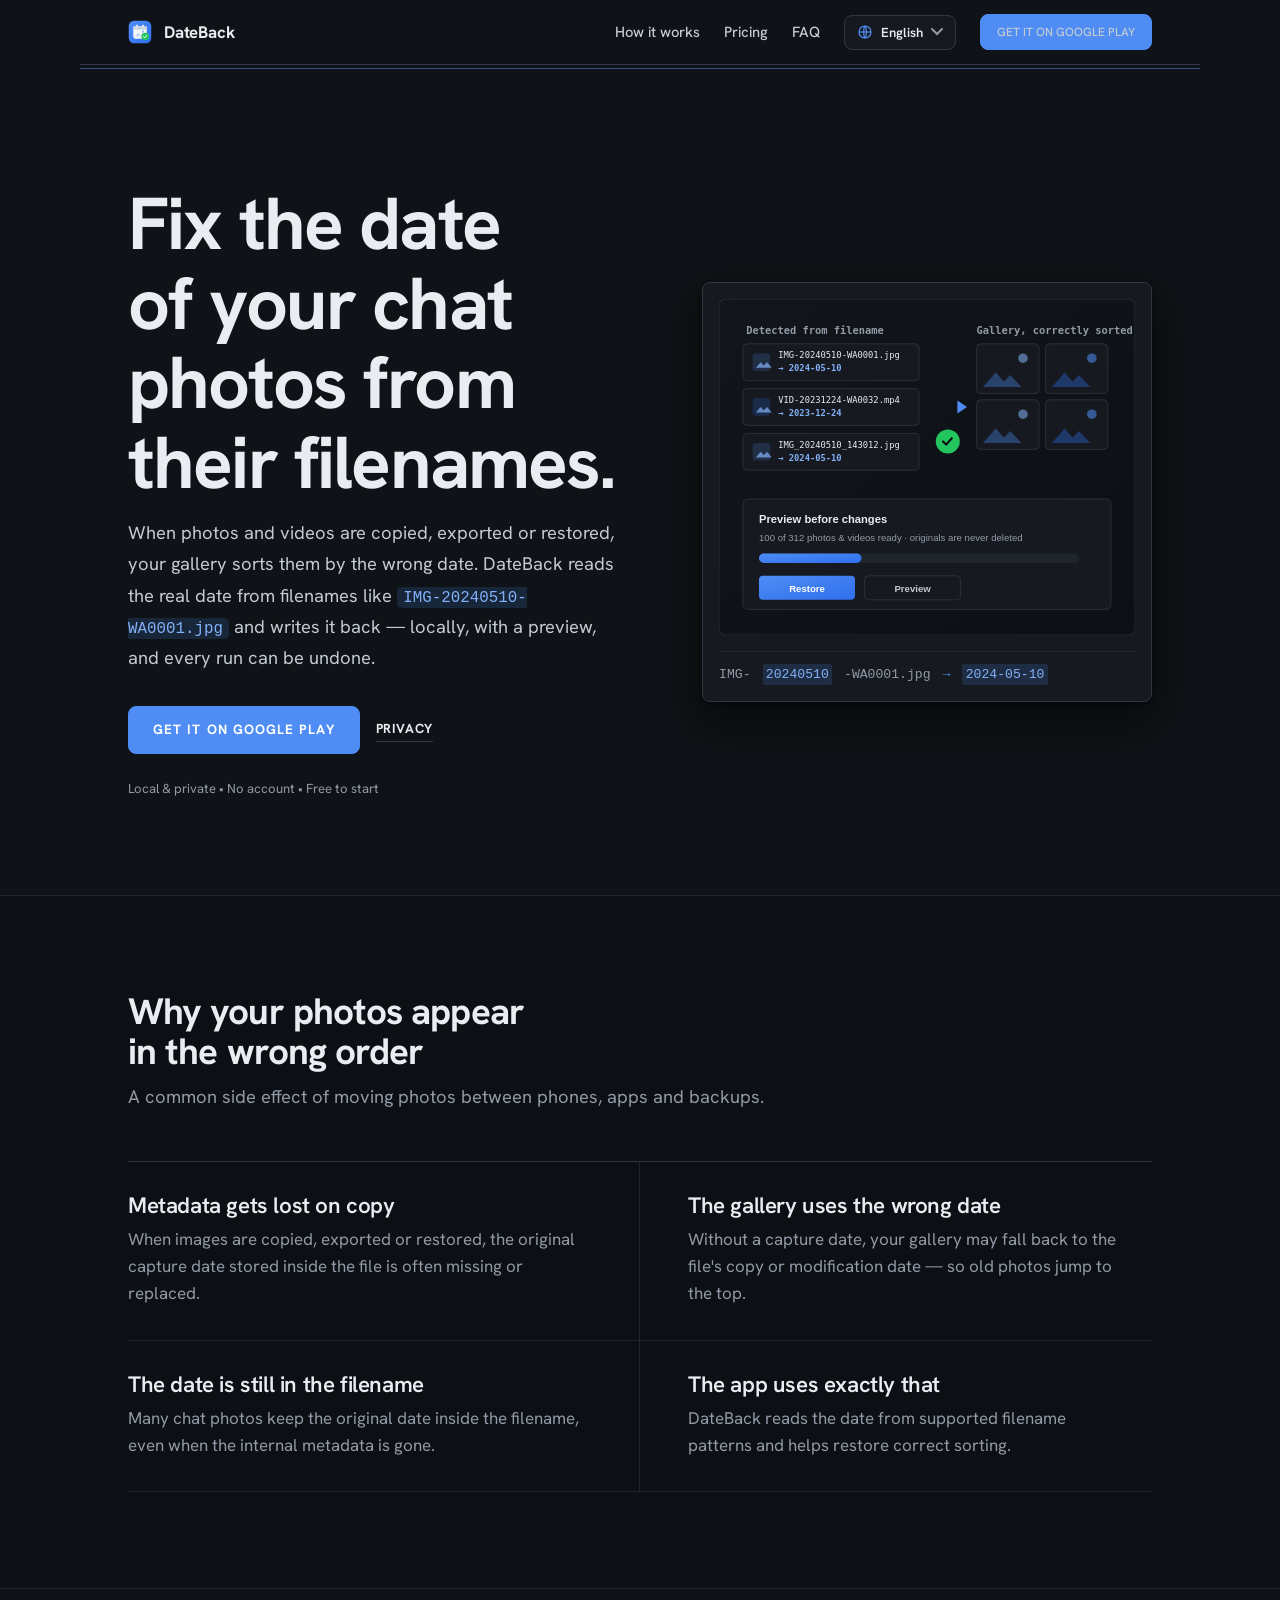
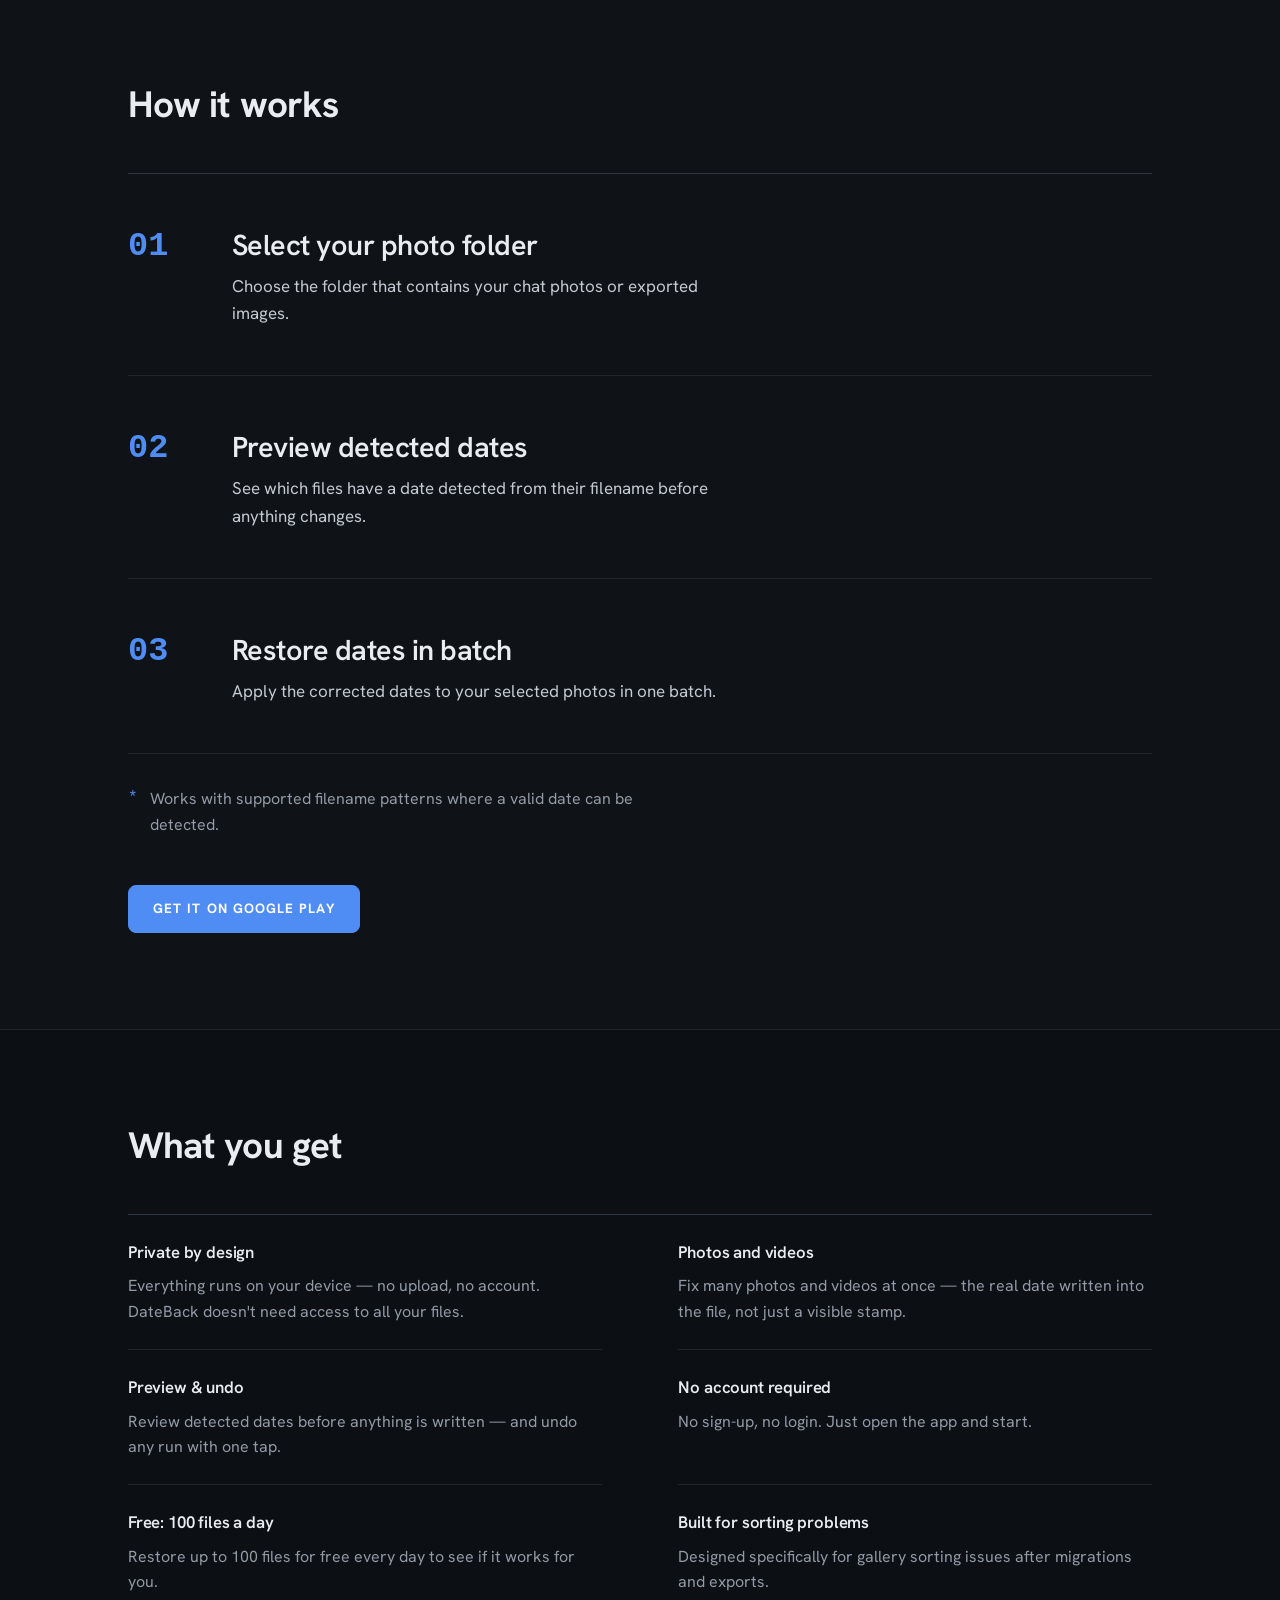
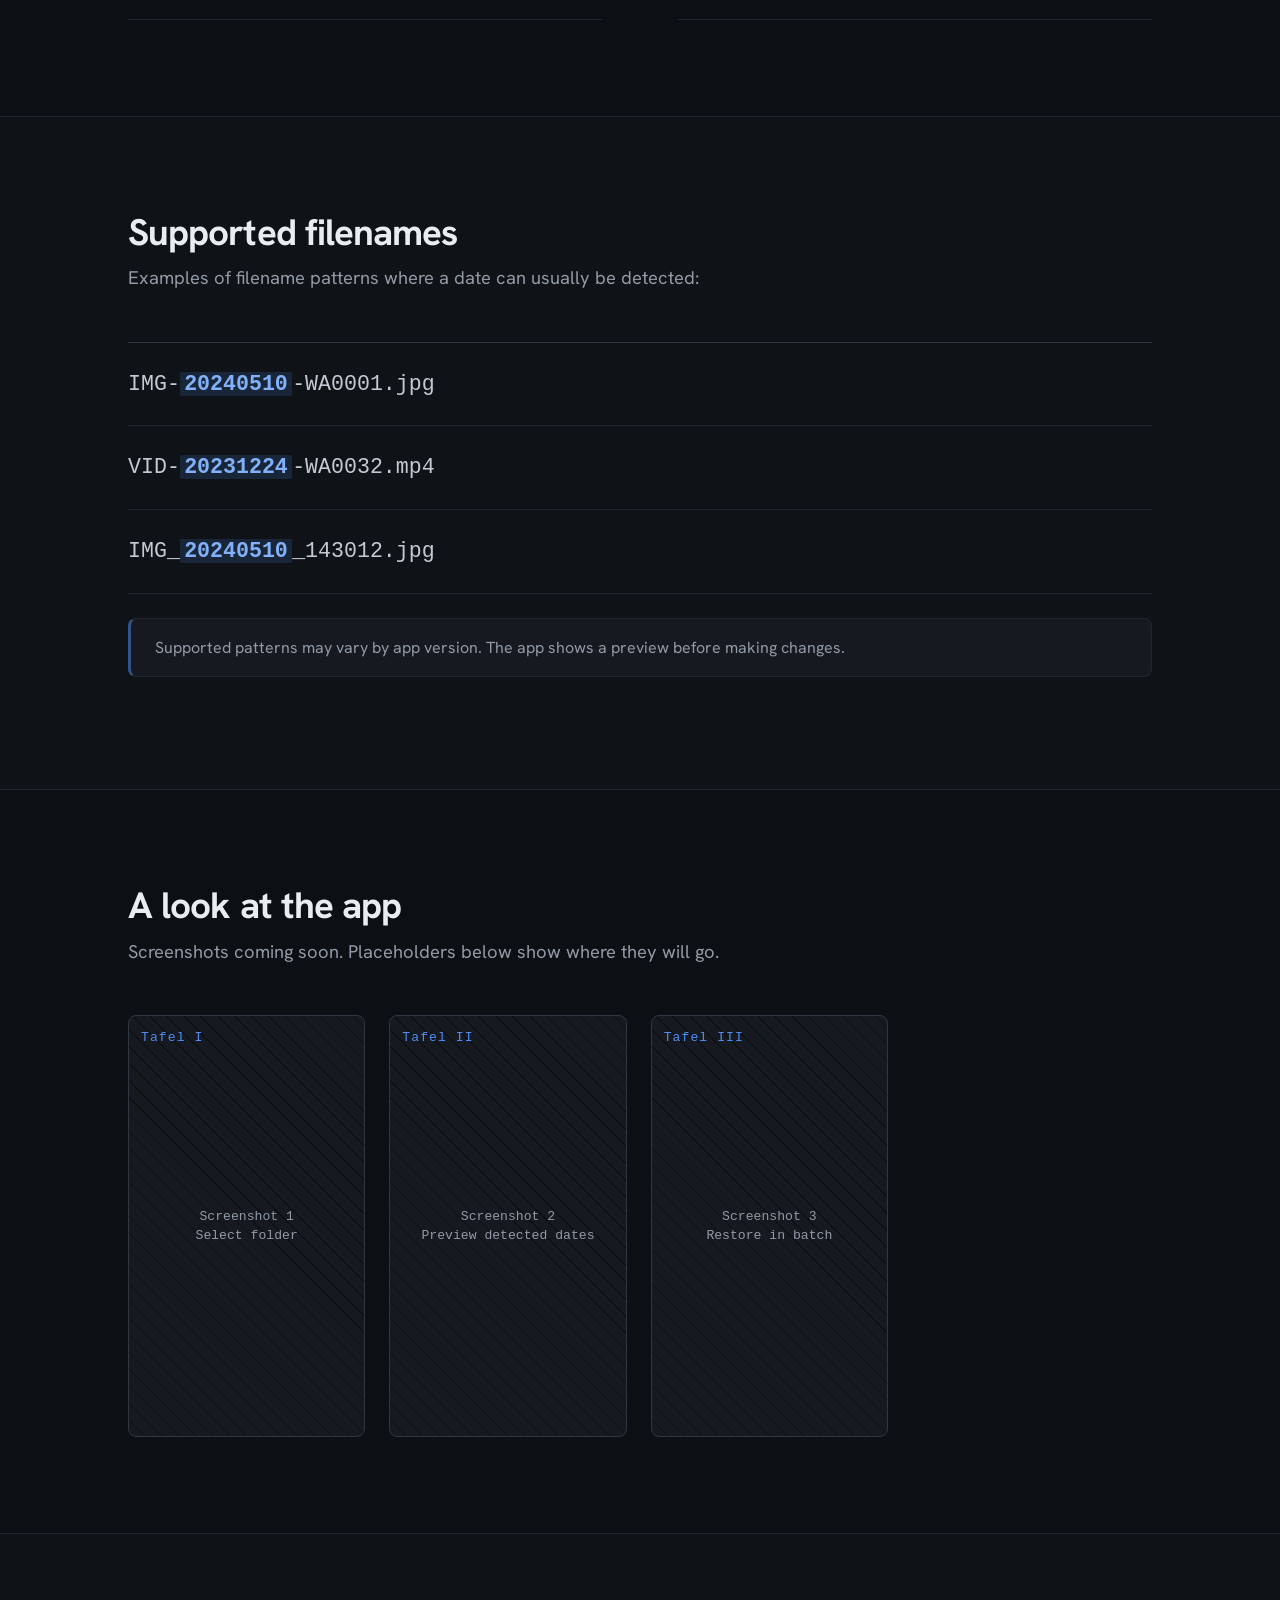
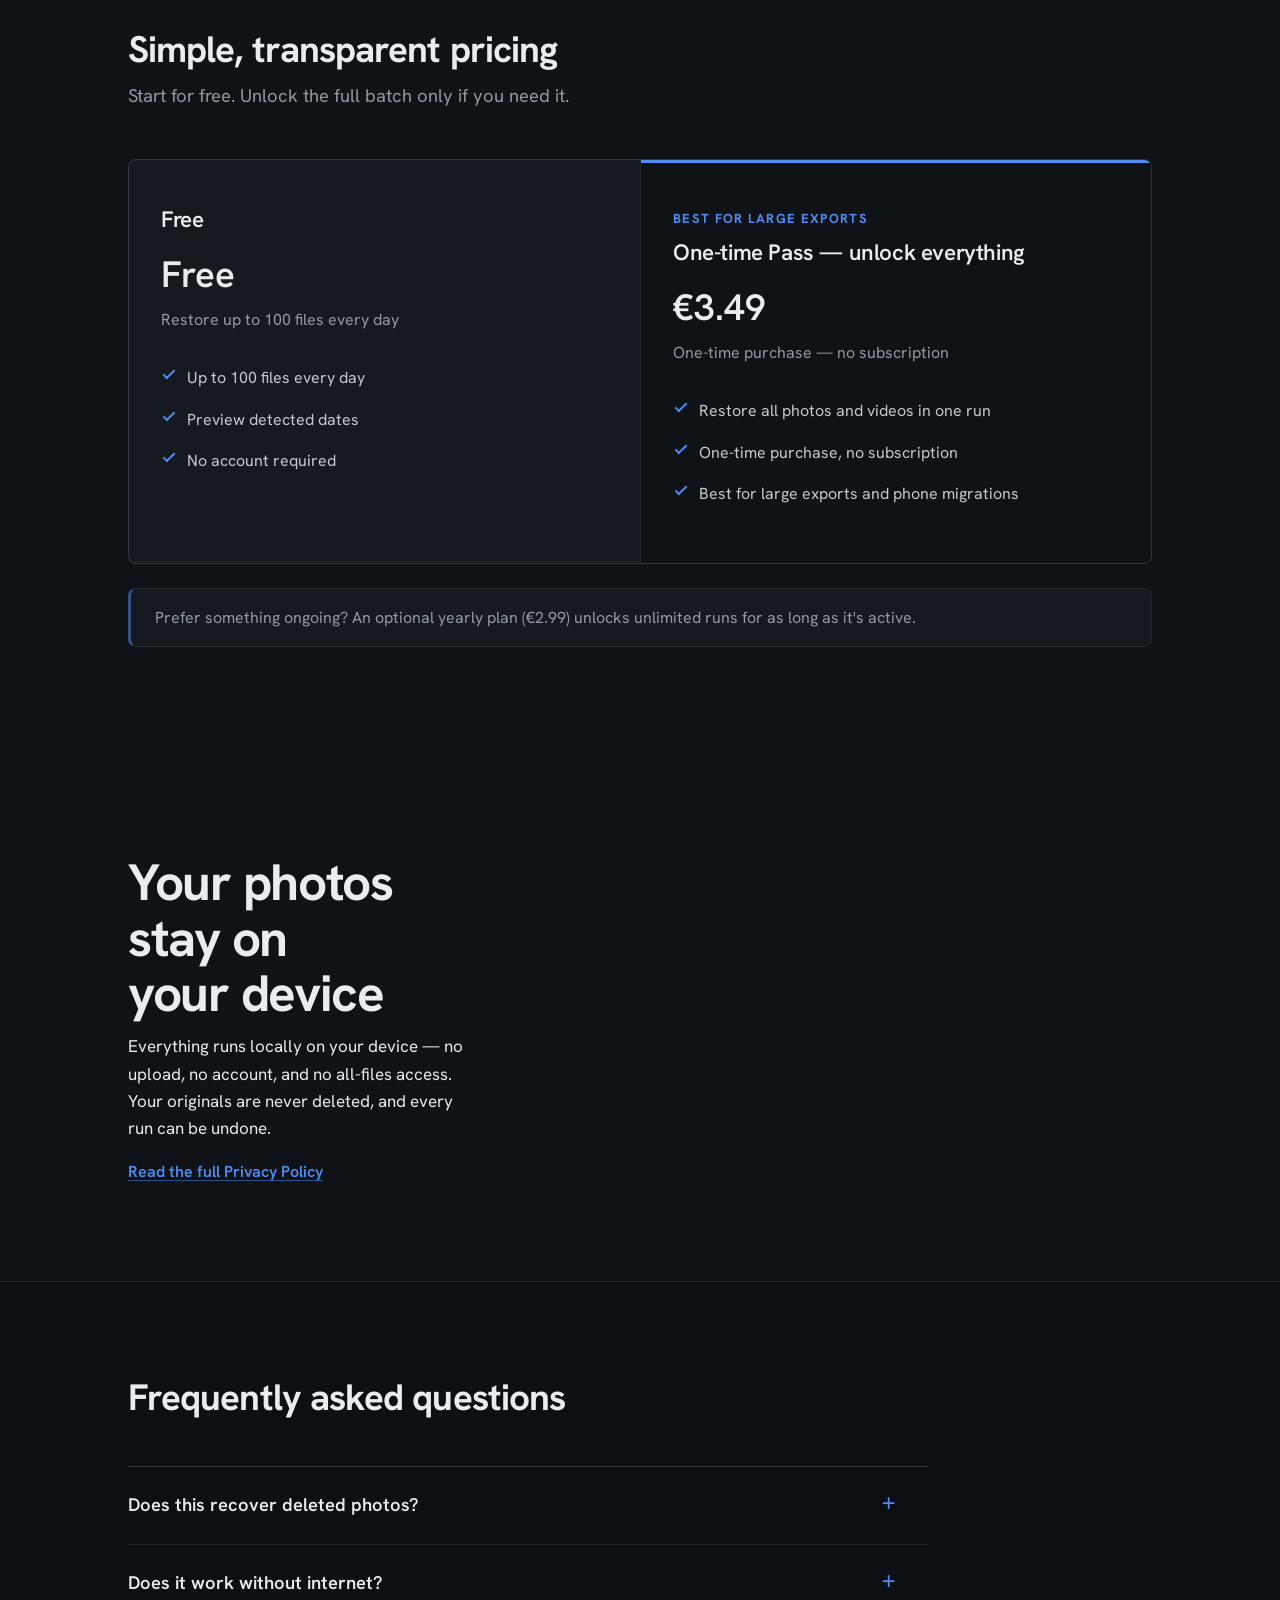
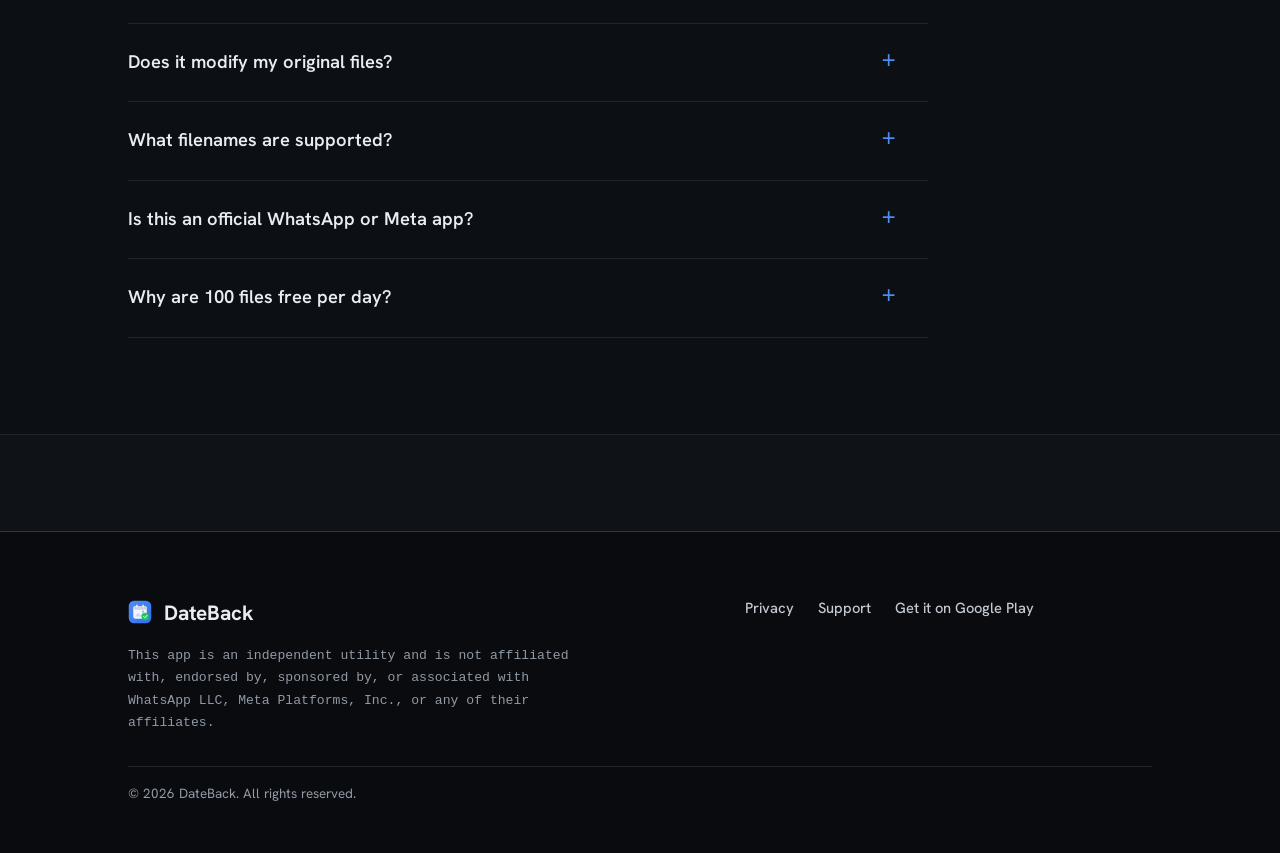
==== commit 835689c7: "Rebrand to DateBack: dark app theme + aligned content - Brand Photo Date Restorer -> DateBack (title" ====
--- a/index.html
+++ b/index.html
@@ -3,12 +3,12 @@
 <head>
   <meta charset="UTF-8">
   <meta name="viewport" content="width=device-width, initial-scale=1">
-  <title data-i18n="meta.title">Photo Date Restorer – Fotodaten aus Dateinamen wiederherstellen</title>
+  <title data-i18n="meta.title">DateBack – Fotodaten aus Dateinamen wiederherstellen</title>
   <meta name="description" data-i18n-attr="content" data-i18n="meta.desc" content="Stelle Fotodaten aus unterstützten Chat-Dateinamen wieder her und behebe Sortierprobleme in der Galerie – lokal auf deinem Android-Gerät.">
   <link rel="canonical" href="https://example.github.io/"><!-- TODO: replace with the real GitHub Pages URL -->
 
   <!-- Open Graph -->
-  <meta property="og:title" content="Photo Date Restorer">
+  <meta property="og:title" content="DateBack">
   <meta property="og:description" data-i18n-attr="content" data-i18n="meta.desc" content="Fotodaten aus unterstützten Dateinamen wiederherstellen und die Galerie-Sortierung korrigieren.">
   <meta property="og:type" content="website">
 
@@ -24,7 +24,7 @@
     <div class="container nav">
       <a class="brand" href="index.html">
         <img src="assets/icon.svg" alt="" width="26" height="26">
-        <span>Photo Date Restorer</span>
+        <span>DateBack</span>
       </a>
       <nav class="nav-links">
         <a class="nav-only-desktop" href="#how" data-i18n="nav.how">So funktioniert's</a>
@@ -33,7 +33,7 @@
         <!-- Language switcher (enhanced by assets/i18n.js; the select is the fallback) -->
         <select id="langSwitcher" class="lang-switcher" aria-label="Sprache / Language"></select>
         <!-- TODO: replace "#" with the real Google Play URL -->
-        <a class="btn btn-primary" href="#" rel="nofollow" data-i18n="cta.play">Bei Google Play laden</a>
+        <a class="btn btn-primary" href="https://play.google.com/store/apps/details?id=com.dateback.app" rel="nofollow" data-i18n="cta.play">Bei Google Play laden</a>
       </nav>
     </div>
   </header>
@@ -46,17 +46,17 @@
         <div>
           <h1 data-i18n="hero.h1">Korrigiere das Datum deiner Chat-Fotos aus dem Dateinamen.</h1>
           <p class="hero-lead" data-i18n="hero.lead">
-            Wenn Fotos kopiert, exportiert oder wiederhergestellt werden, sortiert deine Galerie sie
-            manchmal nach dem falschen Datum. Photo Date Restorer liest das Datum aus Dateinamen wie
-            <code>IMG-20240510-WA0001.jpg</code> und hilft, die richtige Reihenfolge wiederherzustellen
-            – lokal auf deinem Gerät.
+            Wenn Fotos und Videos kopiert, exportiert oder wiederhergestellt werden, sortiert deine
+            Galerie sie nach dem falschen Datum. DateBack liest das echte Datum aus Dateinamen wie
+            <code>IMG-20240510-WA0001.jpg</code> und schreibt es zurück – lokal, mit Vorschau und
+            jederzeit umkehrbar.
           </p>
           <div class="hero-cta">
             <!-- TODO: replace "#" with the real Google Play URL -->
-            <a class="btn btn-primary" href="#" rel="nofollow" data-i18n="cta.play">Bei Google Play laden</a>
+            <a class="btn btn-primary" href="https://play.google.com/store/apps/details?id=com.dateback.app" rel="nofollow" data-i18n="cta.play">Bei Google Play laden</a>
             <a class="link-cta" href="privacy.html" data-i18n="nav.privacy">Datenschutz</a>
           </div>
-          <p class="hero-meta" data-i18n="hero.eyebrow">Lokal • Kein Konto • Kostenlos starten</p>
+          <p class="hero-meta" data-i18n="hero.eyebrow">Lokal & privat • Kein Konto • Kostenlos starten</p>
         </div>
         <figure class="plate">
           <img src="assets/app-preview.svg"
@@ -93,7 +93,7 @@
           </div>
           <div class="ledger__row">
             <h3 data-i18n="problem.c4.t">Genau das nutzt die App</h3>
-            <p data-i18n="problem.c4.b">Photo Date Restorer liest das Datum aus unterstützten Dateinamen-Mustern und hilft, die korrekte Sortierung wiederherzustellen.</p>
+            <p data-i18n="problem.c4.b">DateBack liest das Datum aus unterstützten Dateinamen-Mustern und hilft, die korrekte Sortierung wiederherzustellen.</p>
           </div>
         </div>
       </div>
@@ -133,7 +133,7 @@
         </p>
         <div class="workflow-cta">
           <!-- TODO: replace "#" with the real Google Play URL -->
-          <a class="btn btn-primary" href="#" rel="nofollow" data-i18n="cta.play">Bei Google Play laden</a>
+          <a class="btn btn-primary" href="https://play.google.com/store/apps/details?id=com.dateback.app" rel="nofollow" data-i18n="cta.play">Bei Google Play laden</a>
         </div>
       </div>
     </section>
@@ -146,24 +146,24 @@
         </div>
         <dl class="register">
           <div>
-            <dt data-i18n="benefits.b1.t">Lokale Verarbeitung</dt>
-            <dd data-i18n="benefits.b1.b">Die App ist darauf ausgelegt, Dateinamen und Metadaten direkt auf deinem Gerät zu verarbeiten.</dd>
-          </div>
-          <div>
-            <dt data-i18n="benefits.b2.t">Stapel-Verarbeitung</dt>
-            <dd data-i18n="benefits.b2.b">Bearbeite viele Fotos auf einmal, statt jede Datei einzeln zu ändern.</dd>
-          </div>
-          <div>
-            <dt data-i18n="benefits.b3.t">Vorschau vor Änderungen</dt>
-            <dd data-i18n="benefits.b3.b">Prüfe die erkannten Daten, bevor etwas geschrieben wird.</dd>
+            <dt data-i18n="benefits.b1.t">Privat by Design</dt>
+            <dd data-i18n="benefits.b1.b">Alles läuft auf deinem Gerät – kein Upload, kein Konto. DateBack braucht keinen Zugriff auf alle Dateien.</dd>
+          </div>
+          <div>
+            <dt data-i18n="benefits.b2.t">Fotos und Videos</dt>
+            <dd data-i18n="benefits.b2.b">Korrigiere viele Fotos und Videos auf einmal – mit echtem Datum in der Datei, nicht nur einem sichtbaren Stempel.</dd>
+          </div>
+          <div>
+            <dt data-i18n="benefits.b3.t">Vorschau & Undo</dt>
+            <dd data-i18n="benefits.b3.b">Prüfe die erkannten Daten, bevor etwas geschrieben wird – und mach jeden Lauf mit einem Tippen rückgängig.</dd>
           </div>
           <div>
             <dt data-i18n="benefits.b4.t">Kein Konto nötig</dt>
             <dd data-i18n="benefits.b4.b">Keine Registrierung, kein Login. Einfach App öffnen und loslegen.</dd>
           </div>
           <div>
-            <dt data-i18n="benefits.b5.t">Kostenlos mit 100 Fotos starten</dt>
-            <dd data-i18n="benefits.b5.b">Stelle bis zu 100 Fotos kostenlos wieder her und teste, ob es für dich funktioniert.</dd>
+            <dt data-i18n="benefits.b5.t">Kostenlos: 100 Dateien pro Tag</dt>
+            <dd data-i18n="benefits.b5.b">Stelle jeden Tag bis zu 100 Dateien kostenlos wieder her und teste, ob es für dich funktioniert.</dd>
           </div>
           <div>
             <dt data-i18n="benefits.b6.t">Für Sortierprobleme gemacht</dt>
@@ -218,28 +218,28 @@
           <div class="tier">
             <h3 data-i18n="price.free.t">Kostenlos</h3>
             <div class="price" data-i18n="price.free.price">Kostenlos</div>
-            <p class="price-desc" data-i18n="price.free.desc">Bis zu 100 Fotos wiederherstellen</p>
+            <p class="price-desc" data-i18n="price.free.desc">Bis zu 100 Dateien pro Tag</p>
             <ul>
-              <li data-i18n="price.free.l1">Bis zu 100 Fotos wiederherstellen</li>
+              <li data-i18n="price.free.l1">Bis zu 100 Dateien pro Tag</li>
               <li data-i18n="price.free.l2">Erkannte Daten als Vorschau</li>
               <li data-i18n="price.free.l3">Kein Konto nötig</li>
             </ul>
           </div>
           <div class="tier tier--featured">
             <span class="tier__tag" data-i18n="price.full.badge">Ideal für große Exporte</span>
-            <h3 data-i18n="price.full.t">Voller Stapel freischalten</h3>
-            <!-- TODO: price is shown here as plain text so it is easy to change. -->
-            <div class="price" data-i18n="price.full.price">7,99 €</div>
-            <p class="price-desc" data-i18n="price.full.desc">Einmalkauf</p>
+            <h3 data-i18n="price.full.t">Einmal-Pass: alles freischalten</h3>
+            <!-- price is shown here as plain text so it is easy to change. -->
+            <div class="price" data-i18n="price.full.price">3,49 €</div>
+            <p class="price-desc" data-i18n="price.full.desc">Einmalkauf – kein Abo</p>
             <ul>
-              <li data-i18n="price.full.l1">Alle unterstützten Fotos wiederherstellen</li>
+              <li data-i18n="price.full.l1">Alle Fotos und Videos in einem Lauf</li>
               <li data-i18n="price.full.l2">Einmalkauf, kein Abo</li>
               <li data-i18n="price.full.l3">Ideal für große Exporte und Handywechsel</li>
             </ul>
           </div>
         </div>
         <p class="note" style="margin-top:24px" data-i18n="price.note">
-          Optional können später belohnte Werbeanzeigen (Rewarded Ads) hinzugefügt werden, um eine kleine Anzahl zusätzlicher Fotos freizuschalten.
+          Lieber dauerhaft? Ein optionales Jahres-Abo (2,99 €) schaltet unbegrenzte Läufe frei, solange es aktiv ist.
         </p>
       </div>
     </section>
@@ -251,8 +251,8 @@
           <h2 data-i18n="privacy.teaser.h2">Deine Fotos bleiben auf deinem Gerät</h2>
         </div>
         <p class="statement" data-i18n="privacy.teaser.p">
-          Die App ist darauf ausgelegt, Dateinamen und Metadaten lokal zu verarbeiten. Es ist kein
-          Konto erforderlich, und deine Fotos werden nicht auf unsere Server hochgeladen.
+          Alles läuft lokal auf deinem Gerät – kein Upload, kein Konto und kein Zugriff auf alle
+          Dateien. Deine Originale werden nie gelöscht, und jeder Lauf lässt sich rückgängig machen.
         </p>
         <a class="read-more" href="privacy.html" data-i18n="privacy.teaser.btn">Vollständige Datenschutzerklärung lesen</a>
       </div>
@@ -275,7 +275,7 @@
           </details>
           <details>
             <summary data-i18n="faq.q3">Verändert es meine Originaldateien?</summary>
-            <p data-i18n="faq.a3">Die App sollte vor Änderungen eine Vorschau anbieten. Je nach gewähltem Modus erstellt sie korrigierte Kopien oder aktualisiert die Metadaten direkt. Bewahre wichtige Fotos immer als Backup auf.</p>
+            <p data-i18n="faq.a3">DateBack zeigt vor jeder Änderung eine Vorschau und führt ein Undo-Protokoll – du kannst jeden Lauf rückgängig machen. Im Kopie-Modus bleiben deine Originale unberührt und es werden korrigierte Kopien gespeichert. Originale werden nie gelöscht.</p>
           </details>
           <details>
             <summary data-i18n="faq.q4">Welche Dateinamen werden unterstützt?</summary>
@@ -286,8 +286,8 @@
             <p data-i18n="faq.a5">Nein. Diese App ist ein unabhängiges Hilfsprogramm und steht in keiner Verbindung zu WhatsApp LLC, Meta Platforms, Inc. oder deren verbundenen Unternehmen und wird von diesen weder unterstützt noch gesponsert. „WhatsApp“ wird nur erwähnt, um die Art der Dateinamen zu beschreiben, mit denen die App arbeiten kann.</p>
           </details>
           <details>
-            <summary data-i18n="faq.q6">Warum sind nur 100 Fotos kostenlos?</summary>
-            <p data-i18n="faq.a6">Mit der kostenlosen Stufe kannst du bis zu 100 Fotos wiederherstellen, um zu prüfen, ob die App für deine Dateien funktioniert, bevor du kaufst. Ein einmaliger Kauf („Voller Stapel“) hebt das Limit für größere Sammlungen auf.</p>
+            <summary data-i18n="faq.q6">Warum sind 100 Dateien pro Tag kostenlos?</summary>
+            <p data-i18n="faq.a6">Kostenlos kannst du jeden Tag bis zu 100 Dateien wiederherstellen und prüfen, ob DateBack für deine Dateien funktioniert, bevor du kaufst. Ein Einmal-Pass (3,49 €) schaltet einen kompletten Lauf ohne Limit frei; ein Jahres-Abo (2,99 €) hebt das Limit dauerhaft auf, solange es aktiv ist.</p>
           </details>
         </div>
       </div>
@@ -302,7 +302,7 @@
         <div>
           <a class="brand" href="index.html">
             <img src="assets/icon.svg" alt="" width="26" height="26">
-            <span>Photo Date Restorer</span>
+            <span>DateBack</span>
           </a>
           <p class="colophon__note disclaimer" data-i18n="disclaimer">
             Diese App ist ein unabhängiges Hilfsprogramm und steht in keiner Verbindung zu WhatsApp LLC,
@@ -315,12 +315,12 @@
             <a href="privacy.html" data-i18n="nav.privacy">Datenschutz</a>
             <a href="support.html" data-i18n="nav.support">Support</a>
             <!-- TODO: replace "#" with the real Google Play URL -->
-            <a href="#" rel="nofollow" data-i18n="cta.play">Bei Google Play laden</a>
+            <a href="https://play.google.com/store/apps/details?id=com.dateback.app" rel="nofollow" data-i18n="cta.play">Bei Google Play laden</a>
           </nav>
         </div>
       </div>
       <div class="footer-bottom">
-        <p data-i18n="copyright">© 2026 Photo Date Restorer. Alle Rechte vorbehalten.</p>
+        <p data-i18n="copyright">© 2026 DateBack. Alle Rechte vorbehalten.</p>
       </div>
     </div>
   </footer>
--- a/assets/styles.css
+++ b/assets/styles.css
@@ -1,17 +1,22 @@
-/* Hallmark · genre: modern-minimal · macrostructure: Narrative Workflow · theme: Plain-light (custom)
- * type: clean system sans (display + body) + mono (wordmark + filename data) — no CDN (privacy)
- * F4 step-sequence knobs: numbering=01/02/03 (quiet), layout=vertical, connector=hairline
- * nav: N6-lite masthead (grounded, double-rule) · footer: Ft4 dense colophon
- * enrichment: figure-plate (existing SVG) · accent: warm-red ~3% · paper: light · eyebrows: none
- * pre-emit critique: P5 H5 E5 S5 R5 V5
- *
- * Photo Date Restorer — landing page styles.
- * A clean, warm-paper page: cream surfaces, one warm-red accent reserved for
- * dates and active states, a native UI sans for everything, mono for the
- * wordmark and real filename data. Tokens live in tokens.css.
- * No external resources. No cookies, no trackers. */
+/* DateBack — landing page styles.
+ * A sober dark "pro tool" page mirroring the Android app: cool charcoal
+ * surfaces, near-white text, one deep-blue accent reserved for dates and
+ * active states. Hanken Grotesk (bundled below) carries the page; a system
+ * monospace is the data register for filenames and dates. Tokens live in
+ * tokens.css. No external resources. No cookies, no trackers. */
 
 @import "tokens.css";
+
+/* Hanken Grotesk — bundled locally (no CDN) to match the app's typography
+   while keeping the no-external-request privacy promise. Variable weight. */
+@font-face {
+  font-family: "Hanken Grotesk";
+  src: url("fonts/hanken-grotesk.ttf") format("truetype-variations"),
+       url("fonts/hanken-grotesk.ttf") format("truetype");
+  font-weight: 100 900;
+  font-style: normal;
+  font-display: swap;
+}
 
 *, *::before, *::after { box-sizing: border-box; }
 
@@ -95,11 +100,11 @@
   display: inline-flex;
   align-items: center;
   gap: var(--sp-3);
-  font-family: var(--mono);
-  font-size: 0.95rem;
-  font-weight: 600;
-  letter-spacing: 0.01em;
-  text-transform: uppercase;
+  font-family: var(--sans);
+  font-size: 1.05rem;
+  font-weight: 700;
+  letter-spacing: -0.01em;
+  text-transform: none;
   color: var(--ink);
   text-decoration: none;
 }
@@ -122,7 +127,7 @@
   height: 0;
   max-width: var(--maxw);
   margin: 0 auto;
-  border-top: 2px solid var(--ink);
+  border-top: 1px solid var(--rule-strong);
   border-bottom: 1px solid var(--accent-line);
   padding-top: 3px;
 }
@@ -284,7 +289,7 @@
 .ledger__row p { margin: 0; color: var(--muted); }
 
 /* ============================================================= § 01–03 WORKFLOW — stages */
-.stages { border-top: 2px solid var(--ink); }
+.stages { border-top: 1px solid var(--rule-strong); }
 .stage {
   display: grid;
   grid-template-columns: 3.5rem minmax(0, 1fr);
@@ -436,7 +441,7 @@
 /* ============================================================= FOOTER — Ft4 colophon */
 .site-footer {
   background: var(--paper-4);
-  border-top: 2px solid var(--ink);
+  border-top: 1px solid var(--rule-strong);
   padding: var(--sp-8) 0 var(--sp-7);
   margin-top: var(--sp-9);
 }
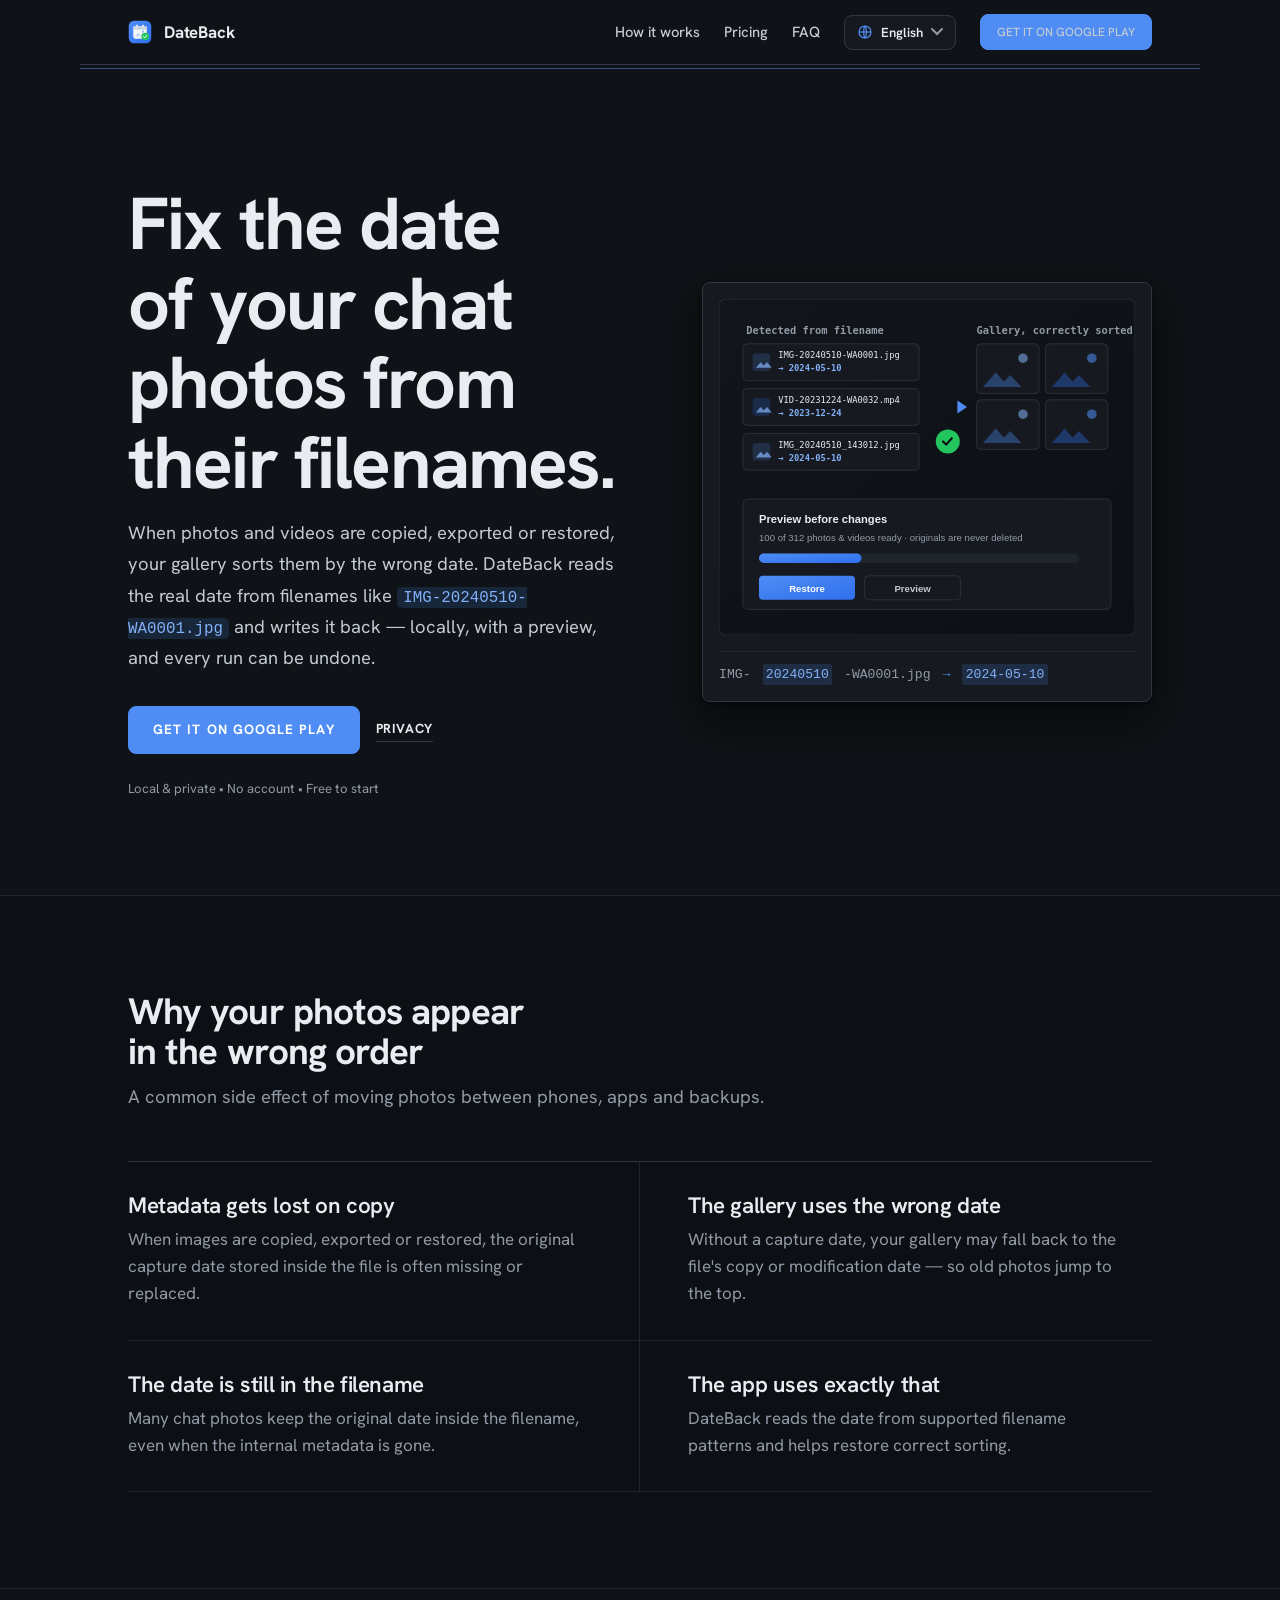
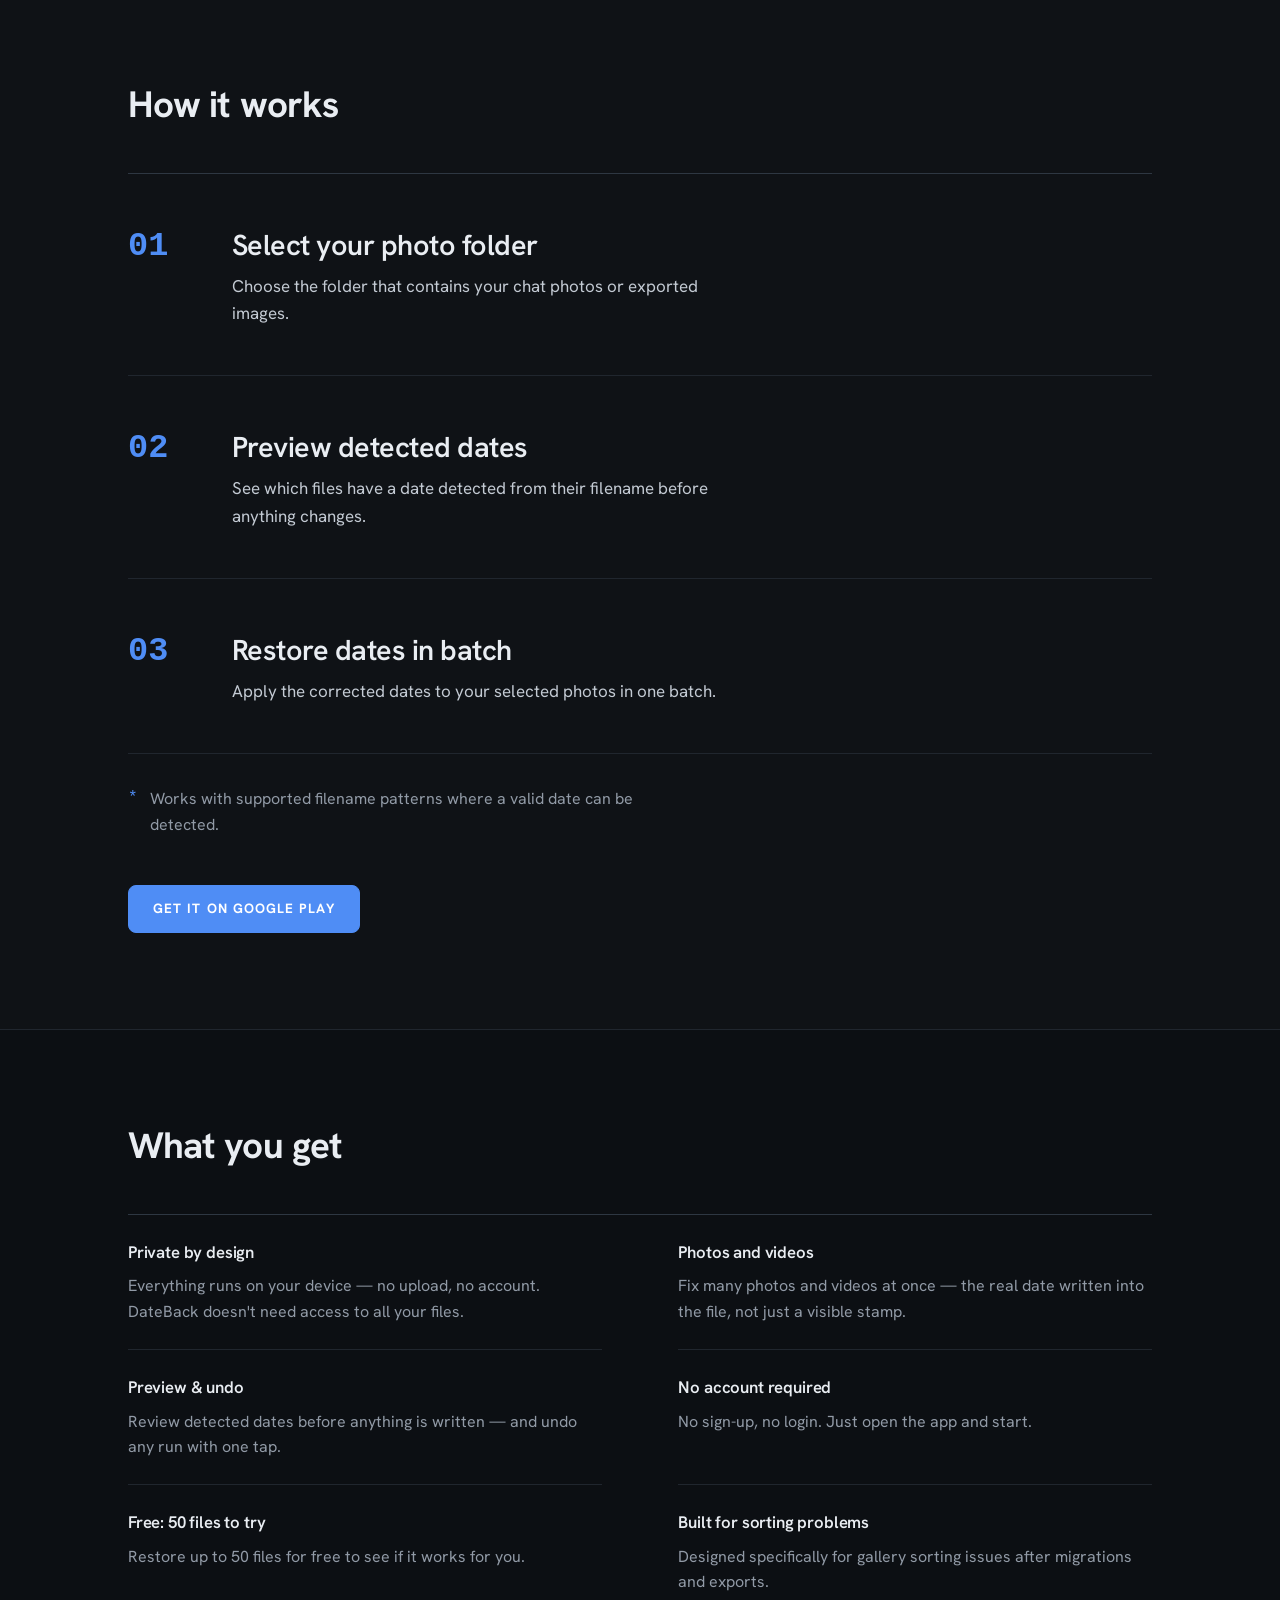
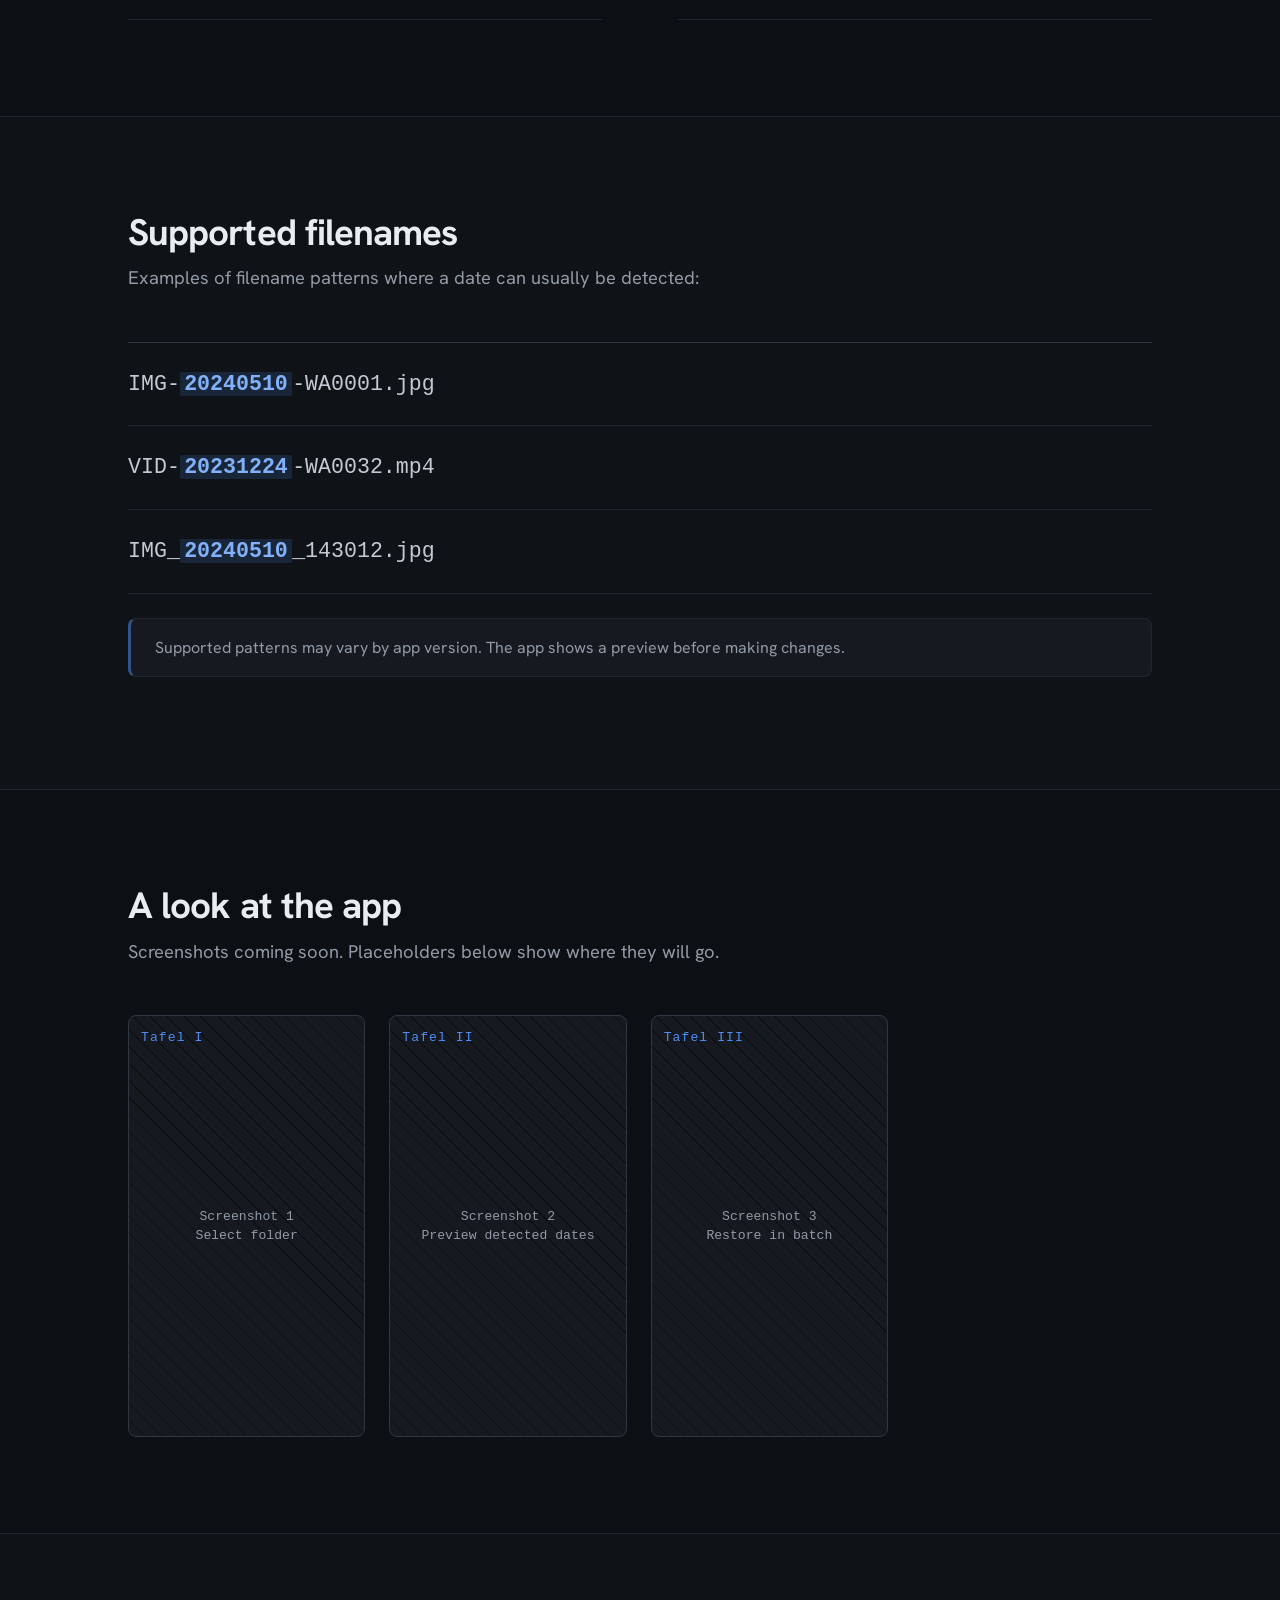
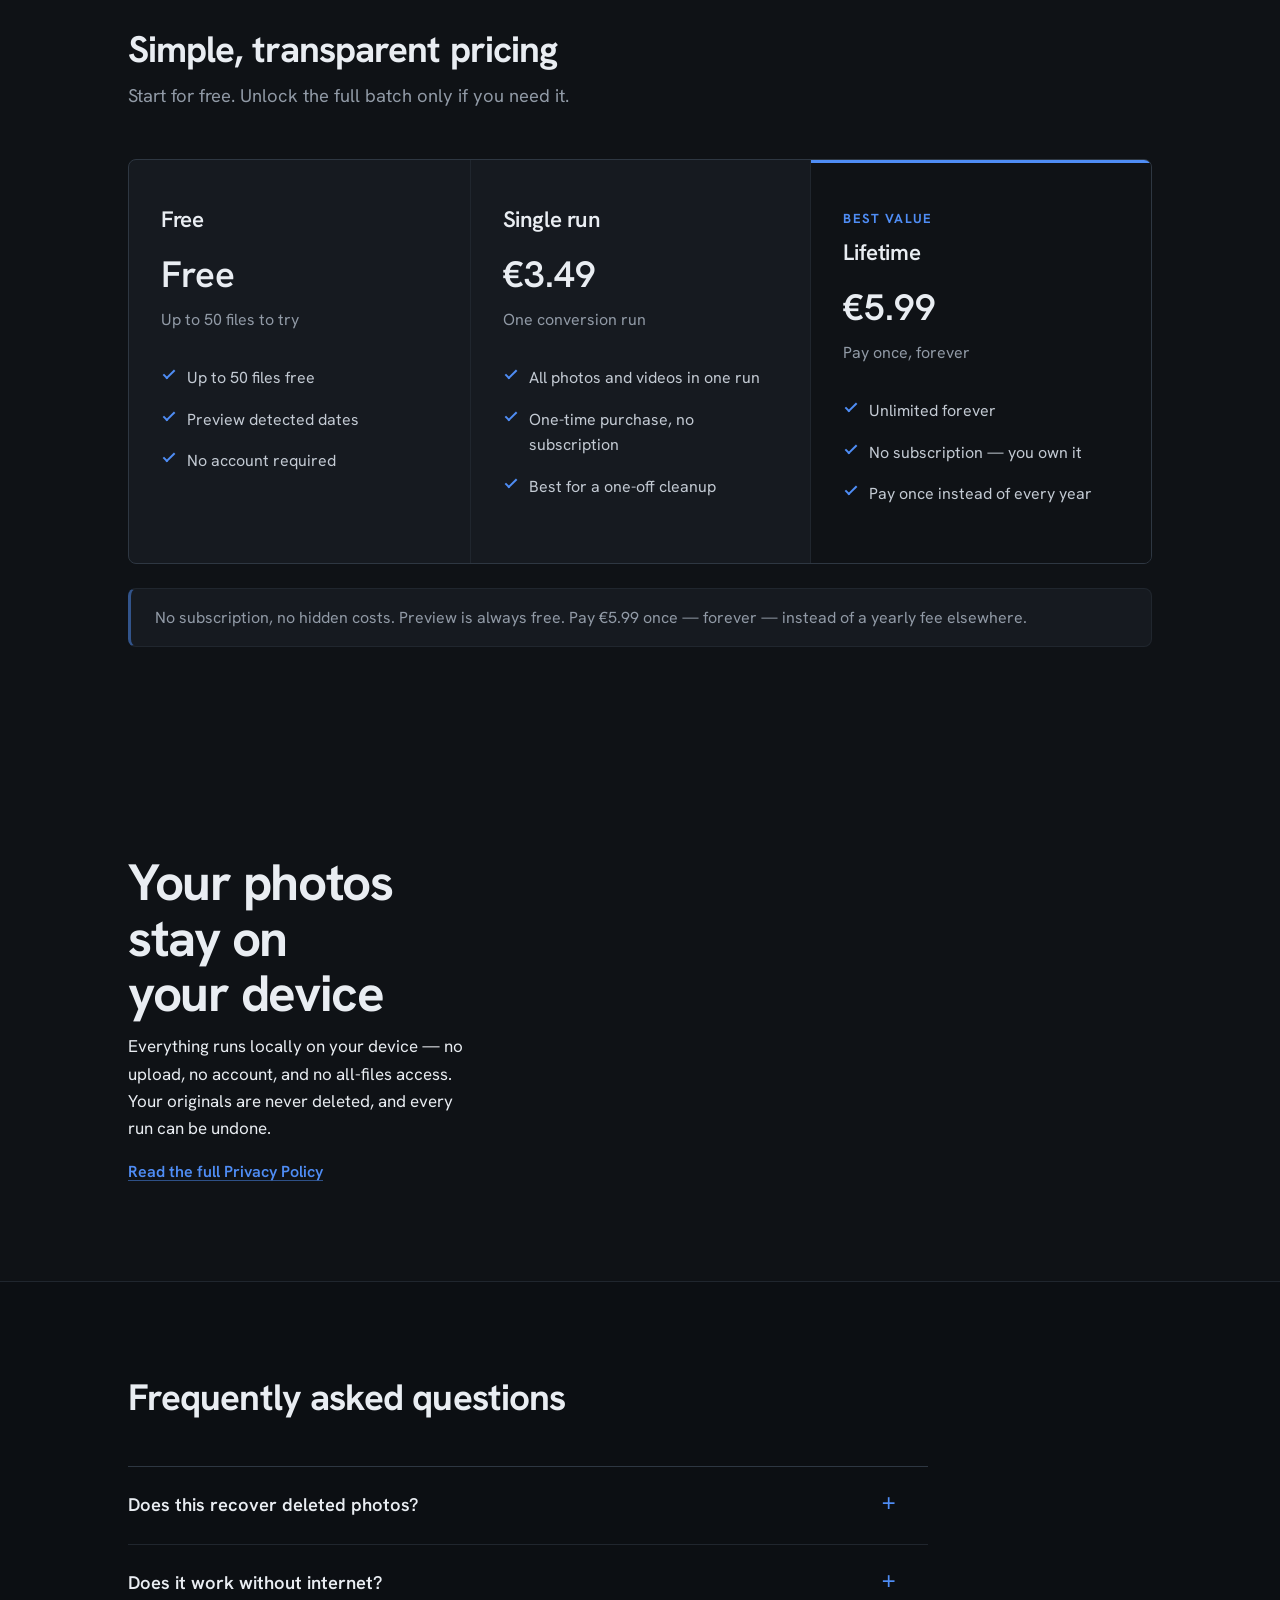
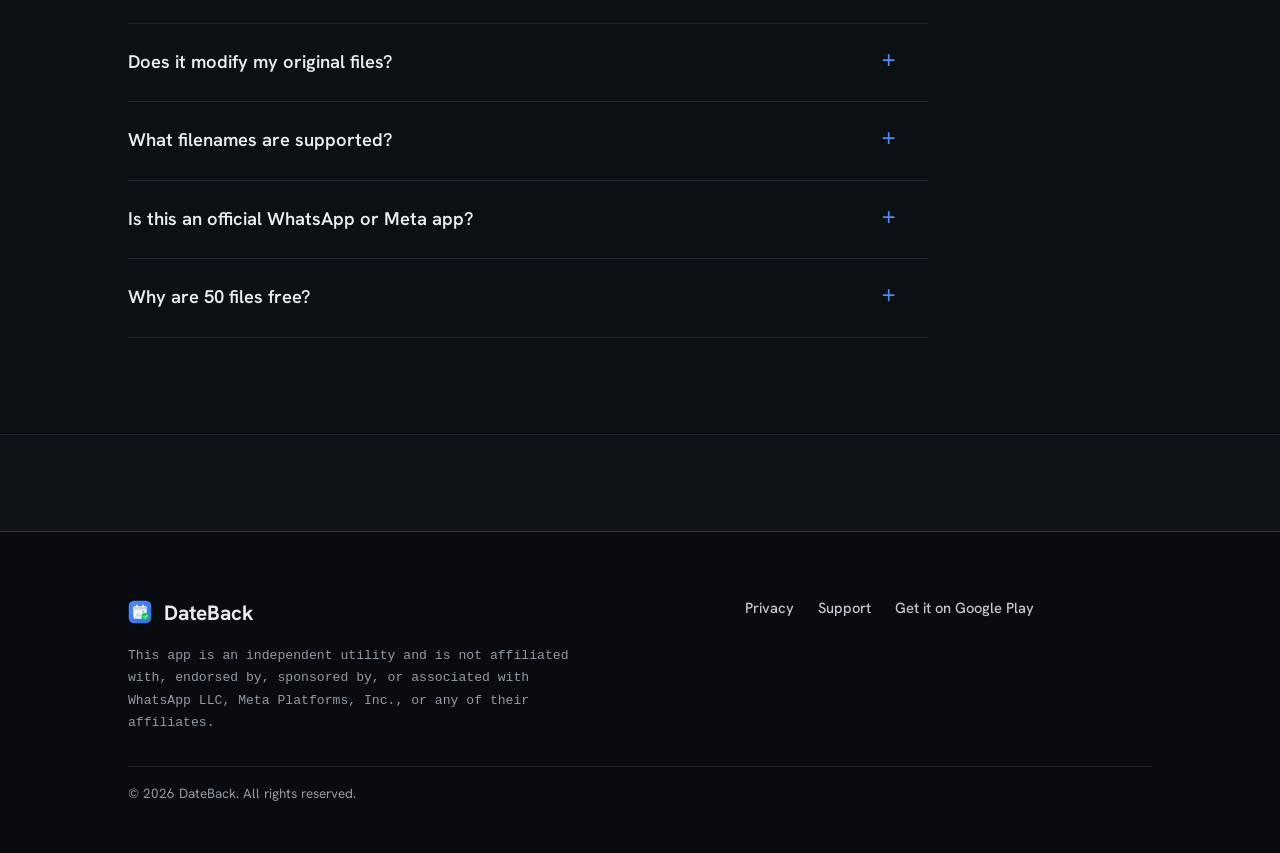
==== commit 84fa1ff7: "Pricing-Sektion: 3 Stufen (Free 50 / Einzellauf 3,49 / Lifetime 5,99), kein Abo 16 Sprachen: price.f" ====
--- a/index.html
+++ b/index.html
@@ -162,8 +162,8 @@
             <dd data-i18n="benefits.b4.b">Keine Registrierung, kein Login. Einfach App öffnen und loslegen.</dd>
           </div>
           <div>
-            <dt data-i18n="benefits.b5.t">Kostenlos: 100 Dateien pro Tag</dt>
-            <dd data-i18n="benefits.b5.b">Stelle jeden Tag bis zu 100 Dateien kostenlos wieder her und teste, ob es für dich funktioniert.</dd>
+            <dt data-i18n="benefits.b5.t">Kostenlos: 50 Dateien zum Ausprobieren</dt>
+            <dd data-i18n="benefits.b5.b">Stelle bis zu 50 Dateien kostenlos wieder her und teste, ob es für dich funktioniert.</dd>
           </div>
           <div>
             <dt data-i18n="benefits.b6.t">Für Sortierprobleme gemacht</dt>
@@ -214,32 +214,42 @@
           <h2 data-i18n="price.h2">Einfache, transparente Preise</h2>
           <p class="muted" data-i18n="price.sub">Kostenlos starten. Den vollen Stapel nur freischalten, wenn du ihn brauchst.</p>
         </div>
-        <div class="price-table">
+        <div class="price-table price-table--three">
           <div class="tier">
             <h3 data-i18n="price.free.t">Kostenlos</h3>
             <div class="price" data-i18n="price.free.price">Kostenlos</div>
-            <p class="price-desc" data-i18n="price.free.desc">Bis zu 100 Dateien pro Tag</p>
+            <p class="price-desc" data-i18n="price.free.desc">Bis zu 50 Dateien zum Ausprobieren</p>
             <ul>
-              <li data-i18n="price.free.l1">Bis zu 100 Dateien pro Tag</li>
+              <li data-i18n="price.free.l1">Bis zu 50 Dateien gratis</li>
               <li data-i18n="price.free.l2">Erkannte Daten als Vorschau</li>
               <li data-i18n="price.free.l3">Kein Konto nötig</li>
             </ul>
           </div>
-          <div class="tier tier--featured">
-            <span class="tier__tag" data-i18n="price.full.badge">Ideal für große Exporte</span>
-            <h3 data-i18n="price.full.t">Einmal-Pass: alles freischalten</h3>
-            <!-- price is shown here as plain text so it is easy to change. -->
+          <div class="tier">
+            <h3 data-i18n="price.full.t">Einzellauf</h3>
             <div class="price" data-i18n="price.full.price">3,49 €</div>
-            <p class="price-desc" data-i18n="price.full.desc">Einmalkauf – kein Abo</p>
+            <p class="price-desc" data-i18n="price.full.desc">Ein Durchlauf</p>
             <ul>
               <li data-i18n="price.full.l1">Alle Fotos und Videos in einem Lauf</li>
               <li data-i18n="price.full.l2">Einmalkauf, kein Abo</li>
-              <li data-i18n="price.full.l3">Ideal für große Exporte und Handywechsel</li>
+              <li data-i18n="price.full.l3">Ideal fürs einmalige Aufräumen</li>
             </ul>
           </div>
+          <div class="tier tier--featured">
+            <span class="tier__tag" data-i18n="price.life.badge">Bester Wert</span>
+            <h3 data-i18n="price.life.t">Lifetime</h3>
+            <!-- price is shown here as plain text so it is easy to change. -->
+            <div class="price" data-i18n="price.life.price">5,99 €</div>
+            <p class="price-desc" data-i18n="price.life.desc">Einmal zahlen, für immer</p>
+            <ul>
+              <li data-i18n="price.life.l1">Für immer unbegrenzt</li>
+              <li data-i18n="price.life.l2">Kein Abo — es gehört dir</li>
+              <li data-i18n="price.life.l3">Einmal statt jedes Jahr zahlen</li>
+            </ul>
+          </div>
         </div>
         <p class="note" style="margin-top:24px" data-i18n="price.note">
-          Lieber dauerhaft? Ein optionales Jahres-Abo (2,99 €) schaltet unbegrenzte Läufe frei, solange es aktiv ist.
+          Kein Abo, keine versteckten Kosten. Die Vorschau ist immer gratis. Einmal 5,99 € — für immer, statt einer Jahresgebühr anderswo.
         </p>
       </div>
     </section>
@@ -286,8 +296,8 @@
             <p data-i18n="faq.a5">Nein. Diese App ist ein unabhängiges Hilfsprogramm und steht in keiner Verbindung zu WhatsApp LLC, Meta Platforms, Inc. oder deren verbundenen Unternehmen und wird von diesen weder unterstützt noch gesponsert. „WhatsApp“ wird nur erwähnt, um die Art der Dateinamen zu beschreiben, mit denen die App arbeiten kann.</p>
           </details>
           <details>
-            <summary data-i18n="faq.q6">Warum sind 100 Dateien pro Tag kostenlos?</summary>
-            <p data-i18n="faq.a6">Kostenlos kannst du jeden Tag bis zu 100 Dateien wiederherstellen und prüfen, ob DateBack für deine Dateien funktioniert, bevor du kaufst. Ein Einmal-Pass (3,49 €) schaltet einen kompletten Lauf ohne Limit frei; ein Jahres-Abo (2,99 €) hebt das Limit dauerhaft auf, solange es aktiv ist.</p>
+            <summary data-i18n="faq.q6">Warum sind 50 Dateien kostenlos?</summary>
+            <p data-i18n="faq.a6">Kostenlos kannst du bis zu 50 Dateien wiederherstellen und prüfen, ob DateBack für deine Dateien funktioniert, bevor du kaufst. Ein Einzellauf (3,49 €) schaltet einen kompletten Durchlauf frei; die Lifetime-Freischaltung (5,99 €) hebt das Limit für immer auf — kein Abo.</p>
           </details>
         </div>
       </div>
--- a/assets/styles.css
+++ b/assets/styles.css
@@ -378,6 +378,11 @@
   overflow: hidden;
   background: var(--paper-2);
 }
+.price-table--three { grid-template-columns: repeat(3, minmax(0, 1fr)); }
+@media (max-width: 900px) {
+  .price-table--three { grid-template-columns: 1fr; }
+  .price-table--three .tier + .tier { border-left: 0; border-top: 1px solid var(--rule); }
+}
 .tier { padding: var(--sp-7) var(--sp-6); position: relative; }
 .tier + .tier { border-left: 1px solid var(--rule); }
 .tier--featured { background: var(--paper); box-shadow: inset 0 3px 0 var(--accent); }
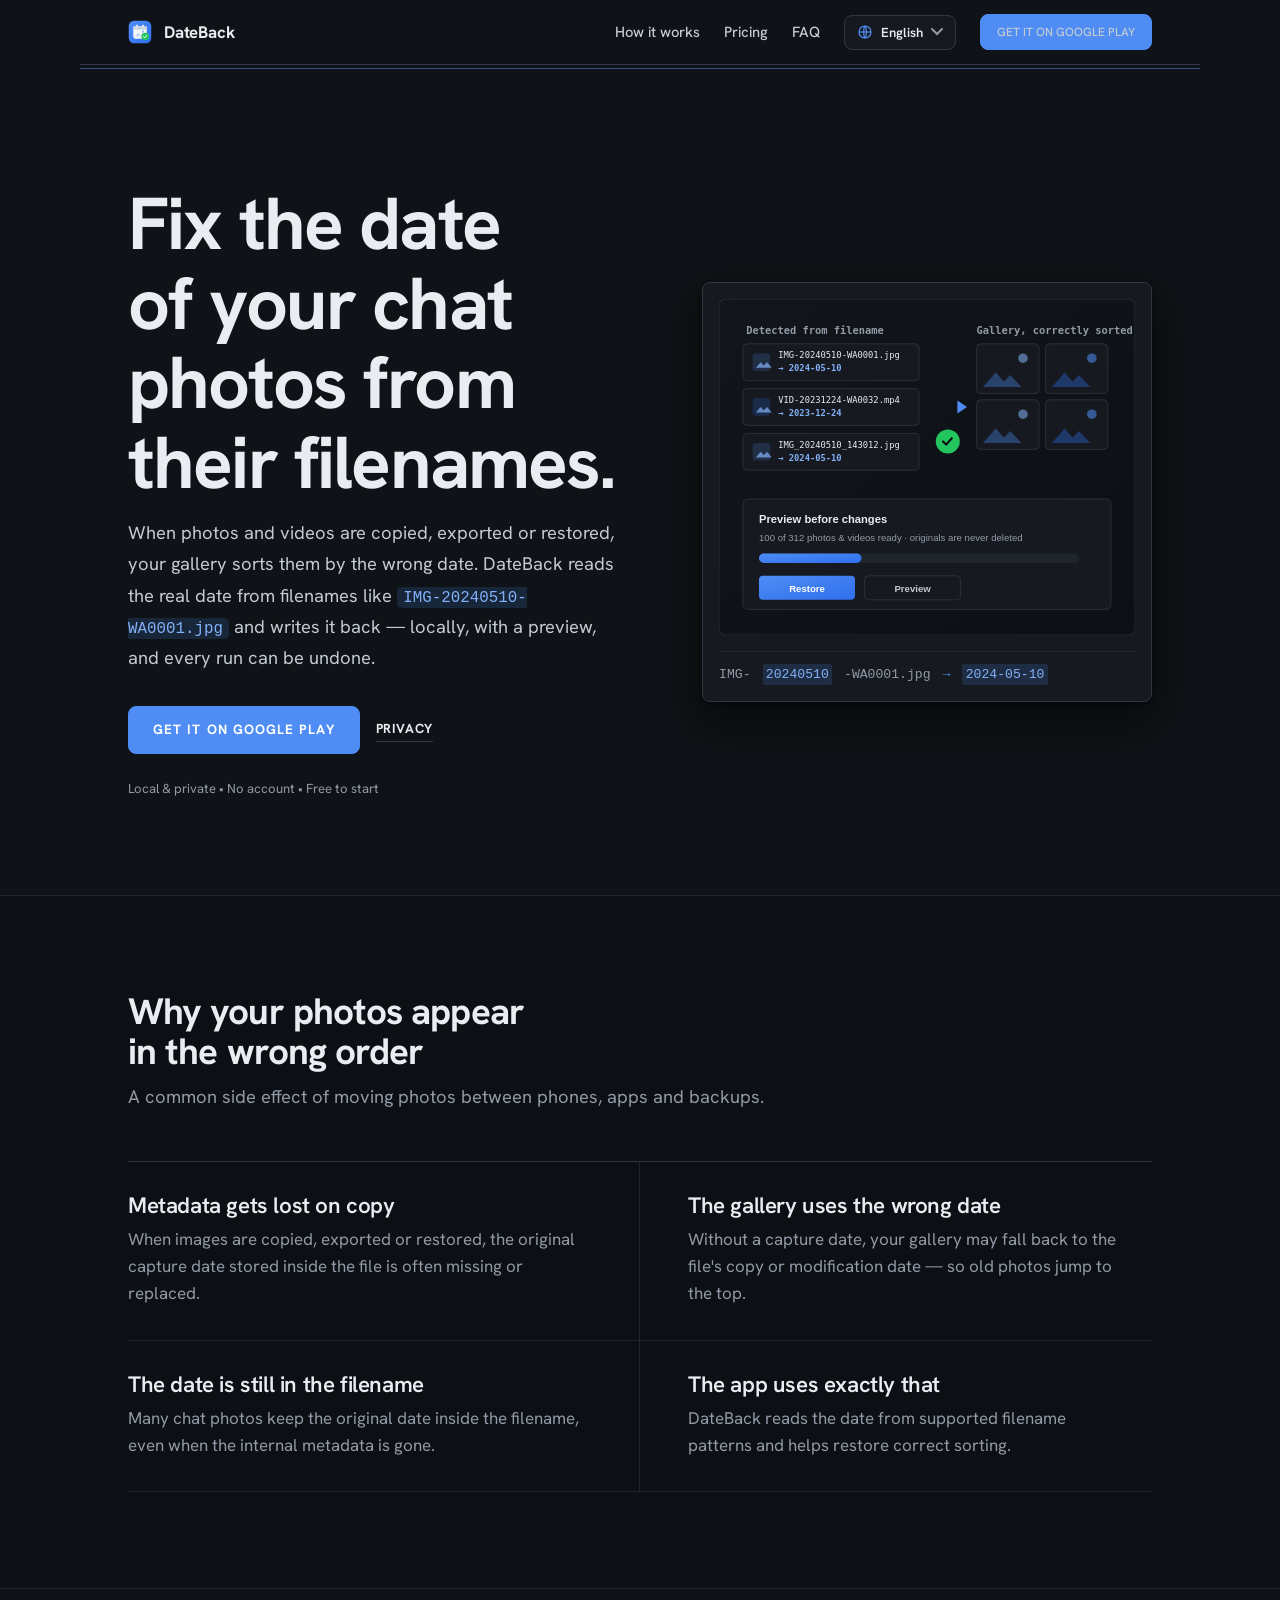
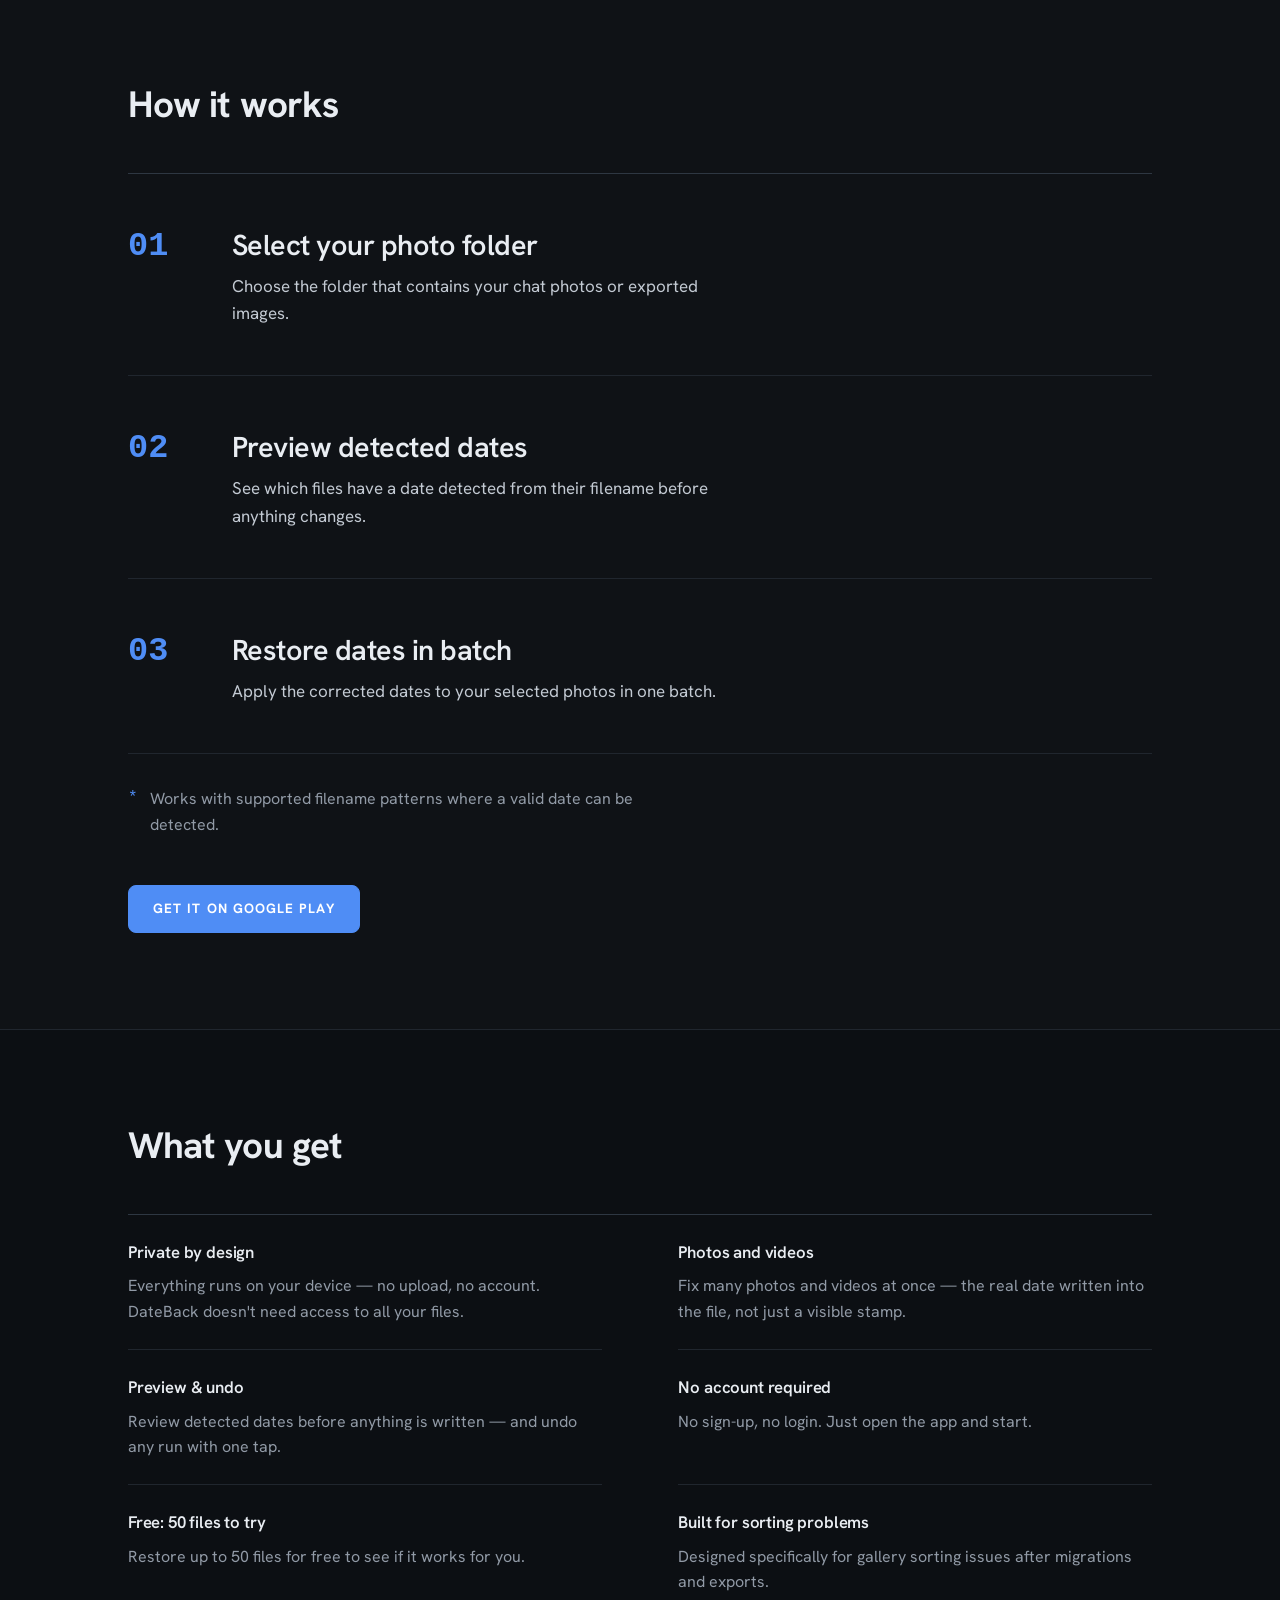
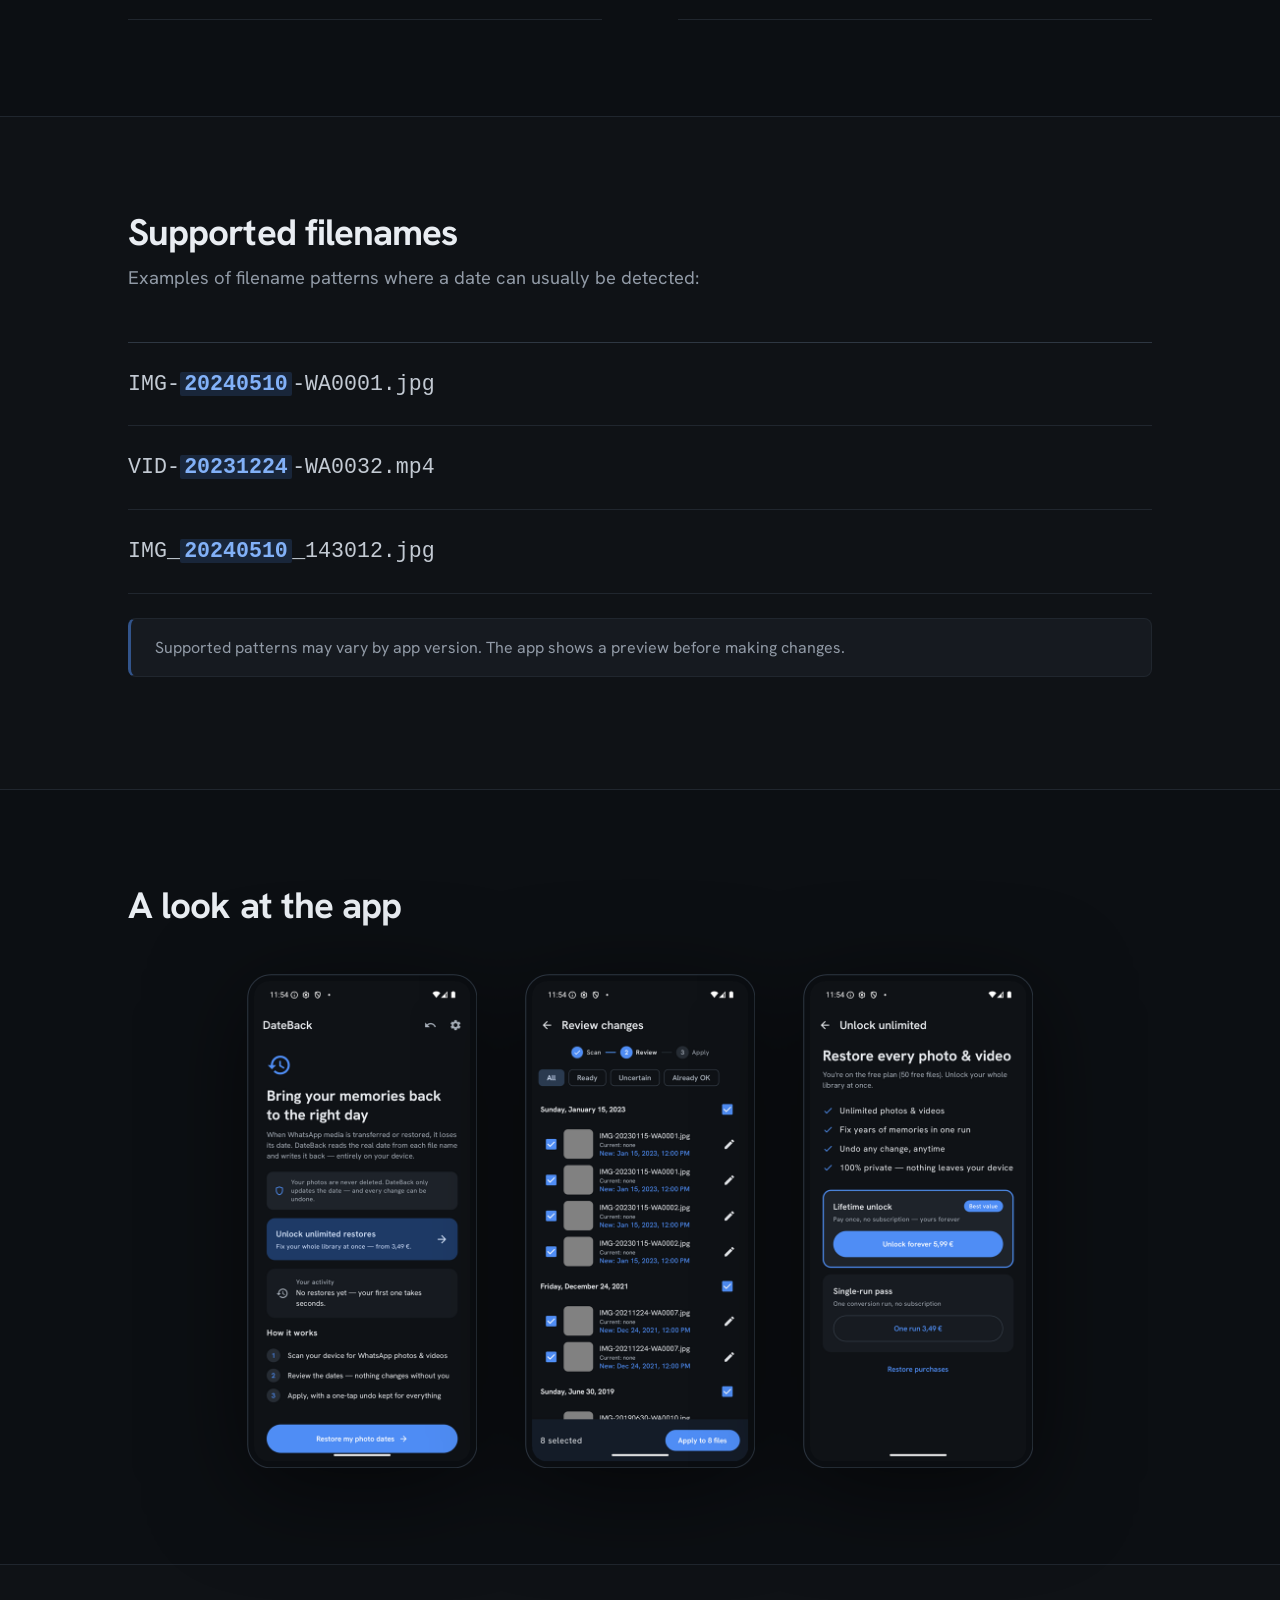
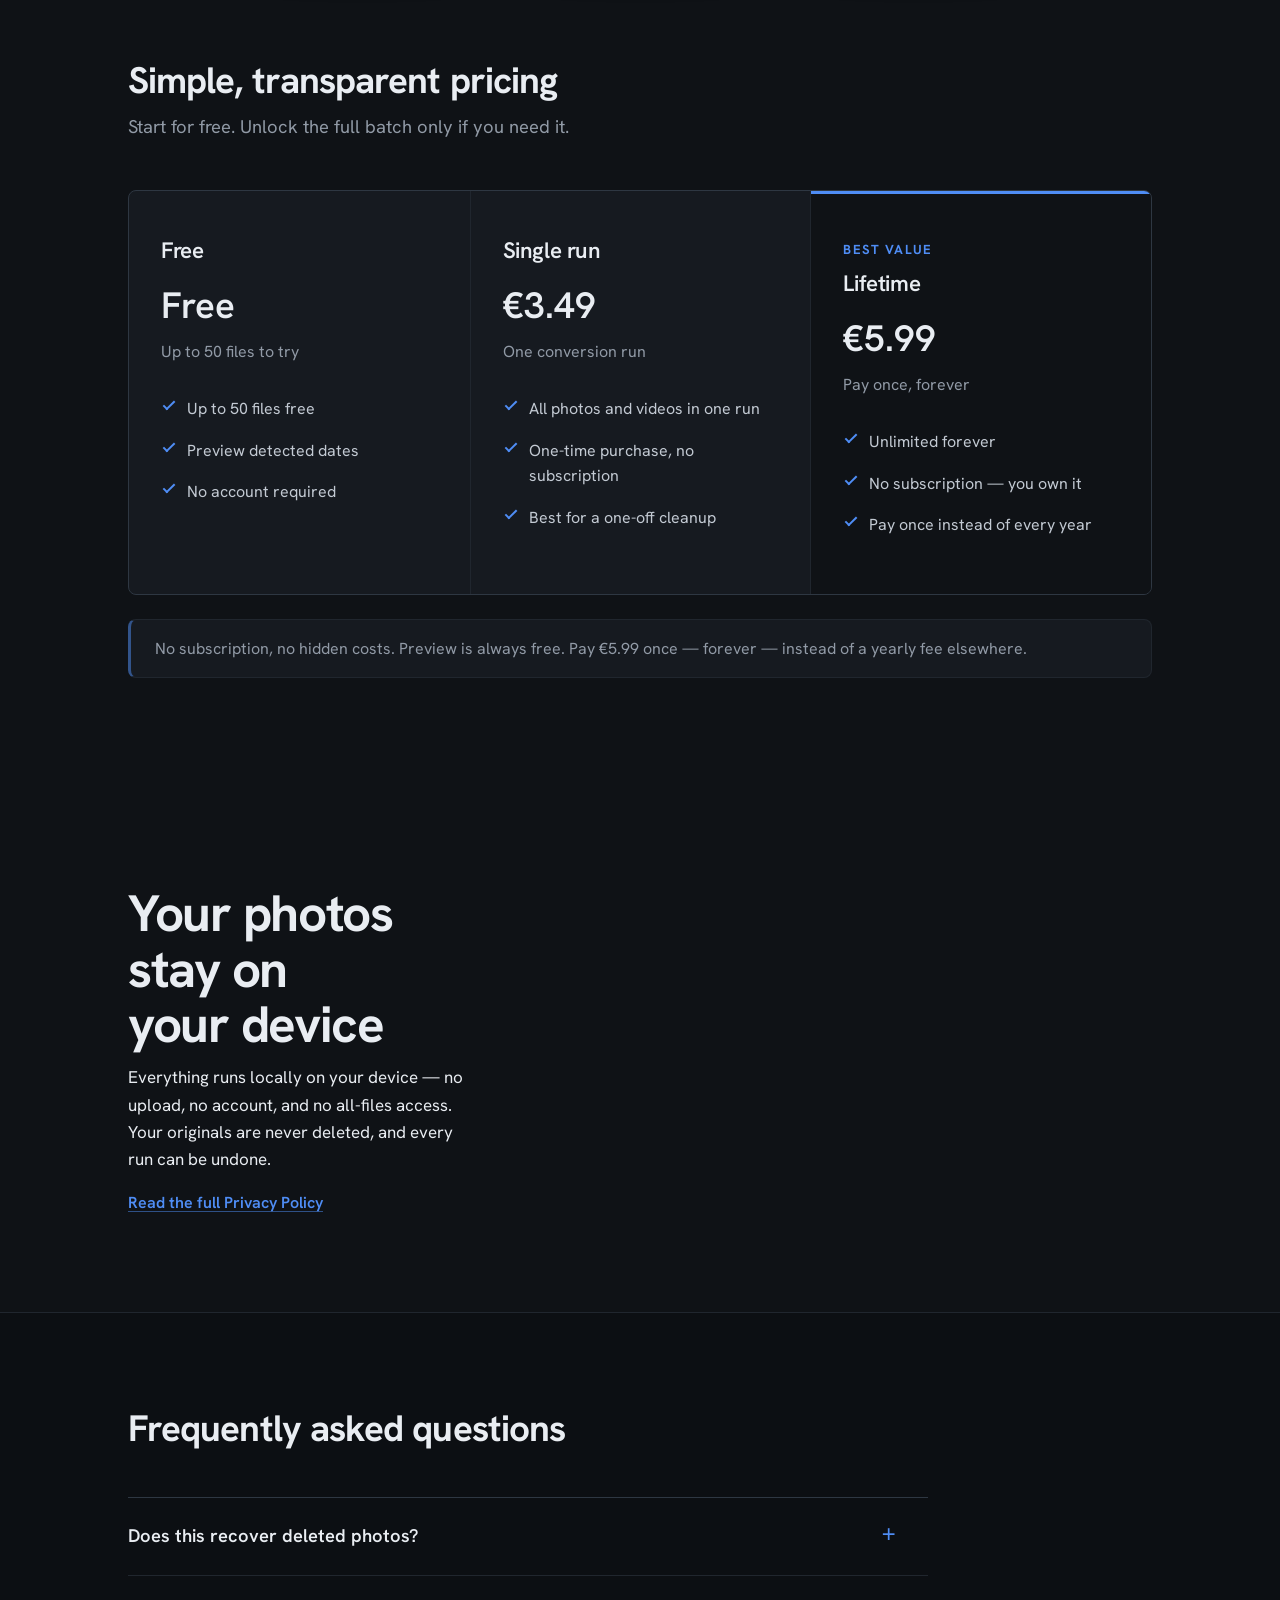
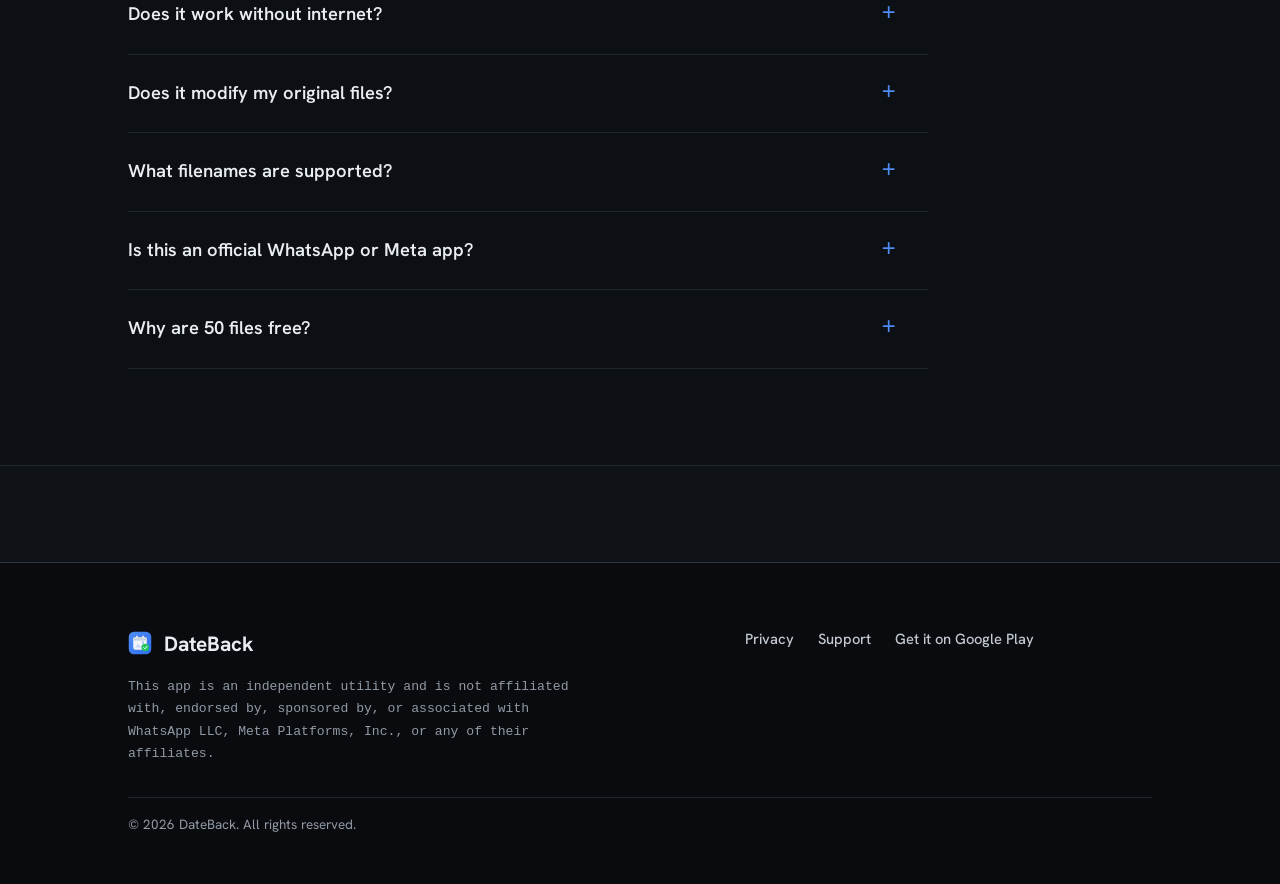
==== commit 1887d8c2: "Screenshots: echte, lokalisierte App-Screens (16 Sprachen x 3) gerahmt eingebaut Home/Vorschau/Paywa" ====
--- a/index.html
+++ b/index.html
@@ -191,18 +191,16 @@
       </div>
     </section>
 
-    <!-- 6. SCREENSHOTS — plates (placeholders) -->
+    <!-- 6. SCREENSHOTS — real app screens (localised; src swapped per language by i18n.js) -->
     <section id="screenshots" class="band">
       <div class="container">
         <div class="section-head">
           <h2 data-i18n="shots.h2">Ein Blick in die App</h2>
-          <p class="muted" data-i18n="shots.sub">Screenshots folgen in Kürze. Die Platzhalter unten zeigen, wo sie erscheinen.</p>
-        </div>
-        <div class="plates">
-          <!-- TODO: replace placeholders with real Play Store screenshots -->
-          <div class="plate-ph" data-i18n="shots.p1">Screenshot 1<br>Ordner auswählen</div>
-          <div class="plate-ph" data-i18n="shots.p2">Screenshot 2<br>Erkannte Daten ansehen</div>
-          <div class="plate-ph" data-i18n="shots.p3">Screenshot 3<br>Im Stapel wiederherstellen</div>
+        </div>
+        <div class="shots">
+          <img class="shot" data-shot="home" src="assets/screenshots/de-home.png" alt="DateBack" loading="lazy" decoding="async" width="234" height="503">
+          <img class="shot" data-shot="preview" src="assets/screenshots/de-preview.png" alt="DateBack" loading="lazy" decoding="async" width="234" height="503">
+          <img class="shot" data-shot="paywall" src="assets/screenshots/de-paywall.png" alt="DateBack" loading="lazy" decoding="async" width="234" height="503">
         </div>
       </div>
     </section>
--- a/assets/styles.css
+++ b/assets/styles.css
@@ -348,7 +348,17 @@
 }
 .specimen mark { background: var(--accent-wash); color: var(--accent-deep); padding: 0 0.2em; border-radius: 2px; font-weight: 600; }
 
-/* ============================================================= SCREENSHOTS — plates */
+/* ============================================================= SCREENSHOTS — framed app screens */
+.shots {
+  display: flex; flex-wrap: wrap; justify-content: center;
+  gap: clamp(var(--sp-4), 4vw, var(--sp-7));
+}
+.shot {
+  width: 100%; max-width: 230px; height: auto; display: block;
+  filter: drop-shadow(0 20px 48px rgba(0, 0, 0, 0.55));
+}
+
+/* ============================================================= SCREENSHOTS — plates (legacy) */
 .plates { display: grid; gap: var(--sp-5); grid-template-columns: repeat(auto-fit, minmax(min(100%, 180px), 1fr)); max-width: 760px; counter-reset: plate; }
 .plate-ph {
   position: relative;
